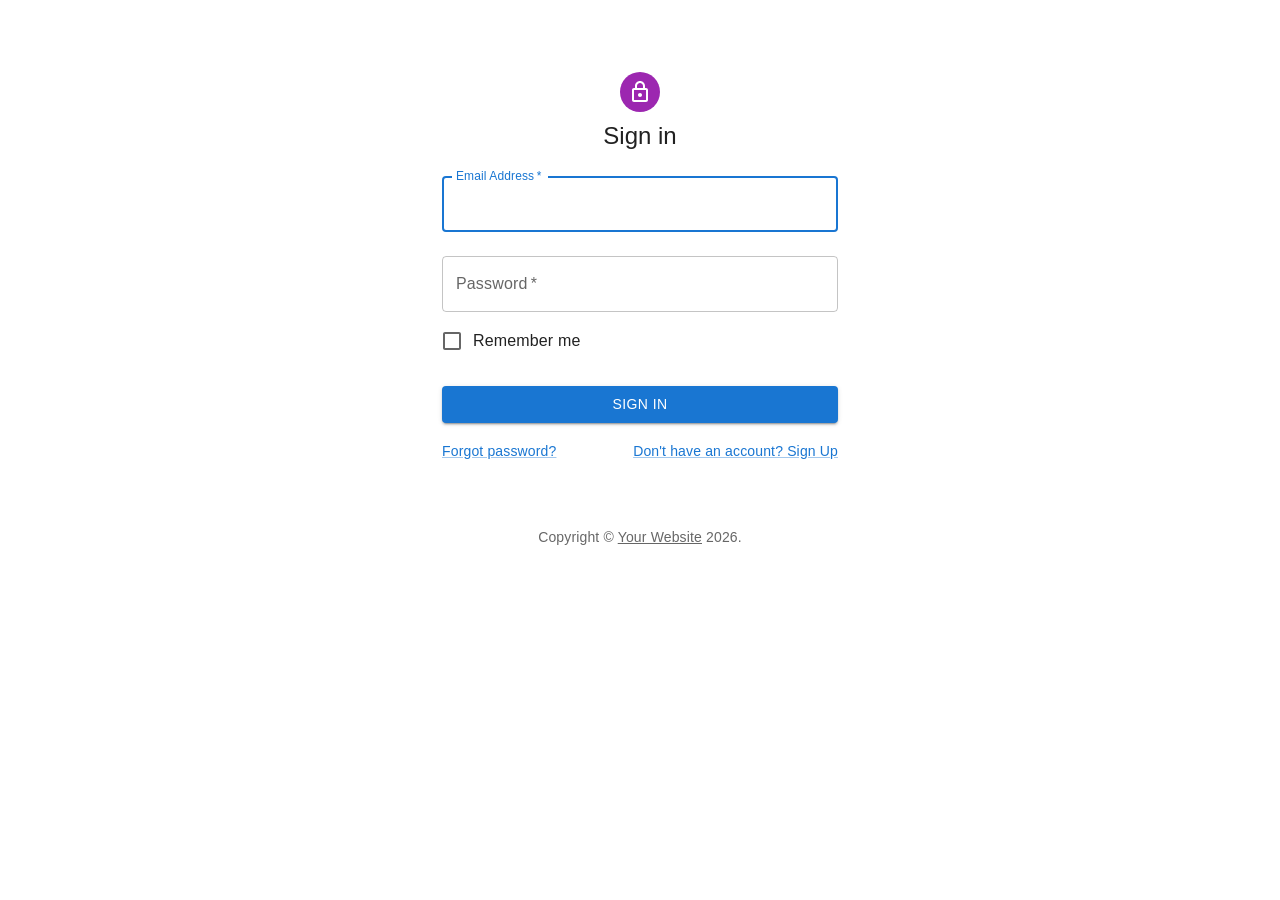
==== index.html @ 36a899a9 "Use HashRouter so the routing works in github pages" ====
<!doctype html><html lang="en"><head><meta charset="utf-8"/><link rel="icon" href="/favicon.ico"/><meta name="viewport" content="width=device-width,initial-scale=1"/><meta name="theme-color" content="#000000"/><meta name="description" content="Web site created using create-react-app"/><link rel="apple-touch-icon" href="/logo192.png"/><link rel="manifest" href="/manifest.json"/><title>React App</title><script defer="defer" src="/static/js/main.6db3e5a2.js"></script><link href="/static/css/main.4df41f57.css" rel="stylesheet"></head><body><noscript>You need to enable JavaScript to run this app.</noscript><div id="root"></div></body></html>
---- static/css/main.4df41f57.css ----
body{-webkit-font-smoothing:antialiased;-moz-osx-font-smoothing:grayscale;font-family:-apple-system,BlinkMacSystemFont,Segoe UI,Roboto,Oxygen,Ubuntu,Cantarell,Fira Sans,Droid Sans,Helvetica Neue,sans-serif;margin:0}code{font-family:source-code-pro,Menlo,Monaco,Consolas,Courier New,monospace}.App{text-align:center}.App-logo{height:40vmin;pointer-events:none}@media (prefers-reduced-motion:no-preference){.App-logo{-webkit-animation:App-logo-spin 20s linear infinite;animation:App-logo-spin 20s linear infinite}}.App-header{align-items:center;background-color:#282c34;color:#fff;display:flex;flex-direction:column;font-size:calc(10px + 2vmin);justify-content:center;min-height:100vh}.App-link{color:#61dafb}@-webkit-keyframes App-logo-spin{0%{-webkit-transform:rotate(0deg);transform:rotate(0deg)}to{-webkit-transform:rotate(1turn);transform:rotate(1turn)}}@keyframes App-logo-spin{0%{-webkit-transform:rotate(0deg);transform:rotate(0deg)}to{-webkit-transform:rotate(1turn);transform:rotate(1turn)}}.highlight{background-color:#ff0}@font-face{font-display:swap;font-family:Roboto;font-style:normal;font-weight:300;src:url(/static/media/roboto-cyrillic-ext-300-normal.4777461b144e55145268.woff2) format("woff2"),url(/static/media/roboto-cyrillic-ext-300-normal.3503ec5cc6330e21f695.woff) format("woff");unicode-range:u+0460-052f,u+1c80-1c88,u+20b4,u+2de0-2dff,u+a640-a69f,u+fe2e-fe2f}@font-face{font-display:swap;font-family:Roboto;font-style:normal;font-weight:300;src:url(/static/media/roboto-cyrillic-300-normal.1431d1cef06ad04f5458.woff2) format("woff2"),url(/static/media/roboto-cyrillic-300-normal.5b5f2f31962967dfc22c.woff) format("woff");unicode-range:u+0301,u+0400-045f,u+0490-0491,u+04b0-04b1,u+2116}@font-face{font-display:swap;font-family:Roboto;font-style:normal;font-weight:300;src:url(/static/media/roboto-greek-ext-300-normal.35b9d6be04b95f0f0530.woff2) format("woff2"),url(/static/media/roboto-greek-ext-300-normal.392a45a84c081c4b412d.woff) format("woff");unicode-range:u+1f??}@font-face{font-display:swap;font-family:Roboto;font-style:normal;font-weight:300;src:url(/static/media/roboto-greek-300-normal.db2632771401f61463fe.woff2) format("woff2"),url(/static/media/roboto-greek-300-normal.8ecd7085cfe9bc2c22ac.woff) format("woff");unicode-range:u+0370-03ff}@font-face{font-display:swap;font-family:Roboto;font-style:normal;font-weight:300;src:url(/static/media/roboto-vietnamese-300-normal.32fc45a3d1e8ea11fabc.woff2) format("woff2"),url(/static/media/roboto-vietnamese-300-normal.8472d69545c7409091b4.woff) format("woff");unicode-range:u+0102-0103,u+0110-0111,u+0128-0129,u+0168-0169,u+01a0-01a1,u+01af-01b0,u+0300-0301,u+0303-0304,u+0308-0309,u+0323,u+0329,u+1ea0-1ef9,u+20ab}@font-face{font-display:swap;font-family:Roboto;font-style:normal;font-weight:300;src:url(/static/media/roboto-latin-ext-300-normal.dc7dcec8e3f654e0ed63.woff2) format("woff2"),url(/static/media/roboto-latin-ext-300-normal.182712ab85f1472cdb2f.woff) format("woff");unicode-range:u+0100-02af,u+0304,u+0308,u+0329,u+1e00-1e9f,u+1ef2-1eff,u+2020,u+20a0-20ab,u+20ad-20cf,u+2113,u+2c60-2c7f,u+a720-a7ff}@font-face{font-display:swap;font-family:Roboto;font-style:normal;font-weight:300;src:url(/static/media/roboto-latin-300-normal.c48fb6765a9fcb00b330.woff2) format("woff2"),url(/static/media/roboto-latin-300-normal.0515ab82dae6923cab85.woff) format("woff");unicode-range:u+00??,u+0131,u+0152-0153,u+02bb-02bc,u+02c6,u+02da,u+02dc,u+0304,u+0308,u+0329,u+2000-206f,u+2074,u+20ac,u+2122,u+2191,u+2193,u+2212,u+2215,u+feff,u+fffd}@font-face{font-display:swap;font-family:Roboto;font-style:normal;font-weight:400;src:url(/static/media/roboto-cyrillic-ext-400-normal.804378952da8a10faae2.woff2) format("woff2"),url(/static/media/roboto-cyrillic-ext-400-normal.af4d91666ea345601bea.woff) format("woff");unicode-range:u+0460-052f,u+1c80-1c88,u+20b4,u+2de0-2dff,u+a640-a69f,u+fe2e-fe2f}@font-face{font-display:swap;font-family:Roboto;font-style:normal;font-weight:400;src:url(/static/media/roboto-cyrillic-400-normal.71a33b6b50457b2c903a.woff2) format("woff2"),url(/static/media/roboto-cyrillic-400-normal.c1d66054fe23e181d92c.woff) format("woff");unicode-range:u+0301,u+0400-045f,u+0490-0491,u+04b0-04b1,u+2116}@font-face{font-display:swap;font-family:Roboto;font-style:normal;font-weight:400;src:url(/static/media/roboto-greek-ext-400-normal.169619821ea93019d1bb.woff2) format("woff2"),url(/static/media/roboto-greek-ext-400-normal.f708607d2a7290fb8bfa.woff) format("woff");unicode-range:u+1f??}@font-face{font-display:swap;font-family:Roboto;font-style:normal;font-weight:400;src:url(/static/media/roboto-greek-400-normal.c35e4c3958e209d17b31.woff2) format("woff2"),url(/static/media/roboto-greek-400-normal.dfdff8fa12eac629d29f.woff) format("woff");unicode-range:u+0370-03ff}@font-face{font-display:swap;font-family:Roboto;font-style:normal;font-weight:400;src:url(/static/media/roboto-vietnamese-400-normal.3230f9b040f3c630e0c3.woff2) format("woff2"),url(/static/media/roboto-vietnamese-400-normal.e0e8ba725ebd107367a8.woff) format("woff");unicode-range:u+0102-0103,u+0110-0111,u+0128-0129,u+0168-0169,u+01a0-01a1,u+01af-01b0,u+0300-0301,u+0303-0304,u+0308-0309,u+0323,u+0329,u+1ea0-1ef9,u+20ab}@font-face{font-display:swap;font-family:Roboto;font-style:normal;font-weight:400;src:url(/static/media/roboto-latin-ext-400-normal.861b791f9de857a6e7bc.woff2) format("woff2"),url(/static/media/roboto-latin-ext-400-normal.e757c42df6aaa3e11b62.woff) format("woff");unicode-range:u+0100-02af,u+0304,u+0308,u+0329,u+1e00-1e9f,u+1ef2-1eff,u+2020,u+20a0-20ab,u+20ad-20cf,u+2113,u+2c60-2c7f,u+a720-a7ff}@font-face{font-display:swap;font-family:Roboto;font-style:normal;font-weight:400;src:url(/static/media/roboto-latin-400-normal.b009a76ad6afe4ebd301.woff2) format("woff2"),url(/static/media/roboto-latin-400-normal.3f2b9a42f643e62a49b7.woff) format("woff");unicode-range:u+00??,u+0131,u+0152-0153,u+02bb-02bc,u+02c6,u+02da,u+02dc,u+0304,u+0308,u+0329,u+2000-206f,u+2074,u+20ac,u+2122,u+2191,u+2193,u+2212,u+2215,u+feff,u+fffd}@font-face{font-display:swap;font-family:Roboto;font-style:normal;font-weight:500;src:url(/static/media/roboto-cyrillic-ext-500-normal.62ced72e5832f02c2796.woff2) format("woff2"),url(/static/media/roboto-cyrillic-ext-500-normal.268f264f58eba5c07c88.woff) format("woff");unicode-range:u+0460-052f,u+1c80-1c88,u+20b4,u+2de0-2dff,u+a640-a69f,u+fe2e-fe2f}@font-face{font-display:swap;font-family:Roboto;font-style:normal;font-weight:500;src:url(/static/media/roboto-cyrillic-500-normal.cad7d3d9cb265e334e58.woff2) format("woff2"),url(/static/media/roboto-cyrillic-500-normal.965aebef74db72eaf236.woff) format("woff");unicode-range:u+0301,u+0400-045f,u+0490-0491,u+04b0-04b1,u+2116}@font-face{font-display:swap;font-family:Roboto;font-style:normal;font-weight:500;src:url(/static/media/roboto-greek-ext-500-normal.6fb9cffb1d3e72bf9293.woff2) format("woff2"),url(/static/media/roboto-greek-ext-500-normal.eaa367bbd0b333a7f80b.woff) format("woff");unicode-range:u+1f??}@font-face{font-display:swap;font-family:Roboto;font-style:normal;font-weight:500;src:url(/static/media/roboto-greek-500-normal.9ac81fefbe6c319ea40b.woff2) format("woff2"),url(/static/media/roboto-greek-500-normal.1a05a4887ccb810cb4dd.woff) format("woff");unicode-range:u+0370-03ff}@font-face{font-display:swap;font-family:Roboto;font-style:normal;font-weight:500;src:url(/static/media/roboto-vietnamese-500-normal.d8642a3d1d4ef6179644.woff2) format("woff2"),url(/static/media/roboto-vietnamese-500-normal.657896dad292ee9a0a0a.woff) format("woff");unicode-range:u+0102-0103,u+0110-0111,u+0128-0129,u+0168-0169,u+01a0-01a1,u+01af-01b0,u+0300-0301,u+0303-0304,u+0308-0309,u+0323,u+0329,u+1ea0-1ef9,u+20ab}@font-face{font-display:swap;font-family:Roboto;font-style:normal;font-weight:500;src:url(/static/media/roboto-latin-ext-500-normal.9165081d10e1ba601384.woff2) format("woff2"),url(/static/media/roboto-latin-ext-500-normal.252057e589a0379208ed.woff) format("woff");unicode-range:u+0100-02af,u+0304,u+0308,u+0329,u+1e00-1e9f,u+1ef2-1eff,u+2020,u+20a0-20ab,u+20ad-20cf,u+2113,u+2c60-2c7f,u+a720-a7ff}@font-face{font-display:swap;font-family:Roboto;font-style:normal;font-weight:500;src:url(/static/media/roboto-latin-500-normal.f25d774ecfe0996f8eb5.woff2) format("woff2"),url(/static/media/roboto-latin-500-normal.1f075502d0094a398e21.woff) format("woff");unicode-range:u+00??,u+0131,u+0152-0153,u+02bb-02bc,u+02c6,u+02da,u+02dc,u+0304,u+0308,u+0329,u+2000-206f,u+2074,u+20ac,u+2122,u+2191,u+2193,u+2212,u+2215,u+feff,u+fffd}@font-face{font-display:swap;font-family:Roboto;font-style:normal;font-weight:700;src:url(/static/media/roboto-cyrillic-ext-700-normal.be4d02458ce53887dc37.woff2) format("woff2"),url(/static/media/roboto-cyrillic-ext-700-normal.198a421f279162d59143.woff) format("woff");unicode-range:u+0460-052f,u+1c80-1c88,u+20b4,u+2de0-2dff,u+a640-a69f,u+fe2e-fe2f}@font-face{font-display:swap;font-family:Roboto;font-style:normal;font-weight:700;src:url(/static/media/roboto-cyrillic-700-normal.d010f1f324e111a22e53.woff2) format("woff2"),url(/static/media/roboto-cyrillic-700-normal.f8a034d72aa6828199d4.woff) format("woff");unicode-range:u+0301,u+0400-045f,u+0490-0491,u+04b0-04b1,u+2116}@font-face{font-display:swap;font-family:Roboto;font-style:normal;font-weight:700;src:url(/static/media/roboto-greek-ext-700-normal.bd9854c751441ccc1a70.woff2) format("woff2"),url(/static/media/roboto-greek-ext-700-normal.249853776d22a271b2b5.woff) format("woff");unicode-range:u+1f??}@font-face{font-display:swap;font-family:Roboto;font-style:normal;font-weight:700;src:url(/static/media/roboto-greek-700-normal.50e795c1345353b0e996.woff2) format("woff2"),url(/static/media/roboto-greek-700-normal.a84892c56152037b3552.woff) format("woff");unicode-range:u+0370-03ff}@font-face{font-display:swap;font-family:Roboto;font-style:normal;font-weight:700;src:url(/static/media/roboto-vietnamese-700-normal.3425a701027d0699e369.woff2) format("woff2"),url(/static/media/roboto-vietnamese-700-normal.4df79f684fcbca8386bd.woff) format("woff");unicode-range:u+0102-0103,u+0110-0111,u+0128-0129,u+0168-0169,u+01a0-01a1,u+01af-01b0,u+0300-0301,u+0303-0304,u+0308-0309,u+0323,u+0329,u+1ea0-1ef9,u+20ab}@font-face{font-display:swap;font-family:Roboto;font-style:normal;font-weight:700;src:url(/static/media/roboto-latin-ext-700-normal.ed67ad54b1a8f5d21150.woff2) format("woff2"),url(/static/media/roboto-latin-ext-700-normal.c1cc6d6fc851b3a2f79d.woff) format("woff");unicode-range:u+0100-02af,u+0304,u+0308,u+0329,u+1e00-1e9f,u+1ef2-1eff,u+2020,u+20a0-20ab,u+20ad-20cf,u+2113,u+2c60-2c7f,u+a720-a7ff}@font-face{font-display:swap;font-family:Roboto;font-style:normal;font-weight:700;src:url(/static/media/roboto-latin-700-normal.227c93190fe7f82de3f8.woff2) format("woff2"),url(/static/media/roboto-latin-700-normal.666d7a2f9db53cf52e2d.woff) format("woff");unicode-range:u+00??,u+0131,u+0152-0153,u+02bb-02bc,u+02c6,u+02da,u+02dc,u+0304,u+0308,u+0329,u+2000-206f,u+2074,u+20ac,u+2122,u+2191,u+2193,u+2212,u+2215,u+feff,u+fffd}
/*# sourceMappingURL=main.4df41f57.css.map*/
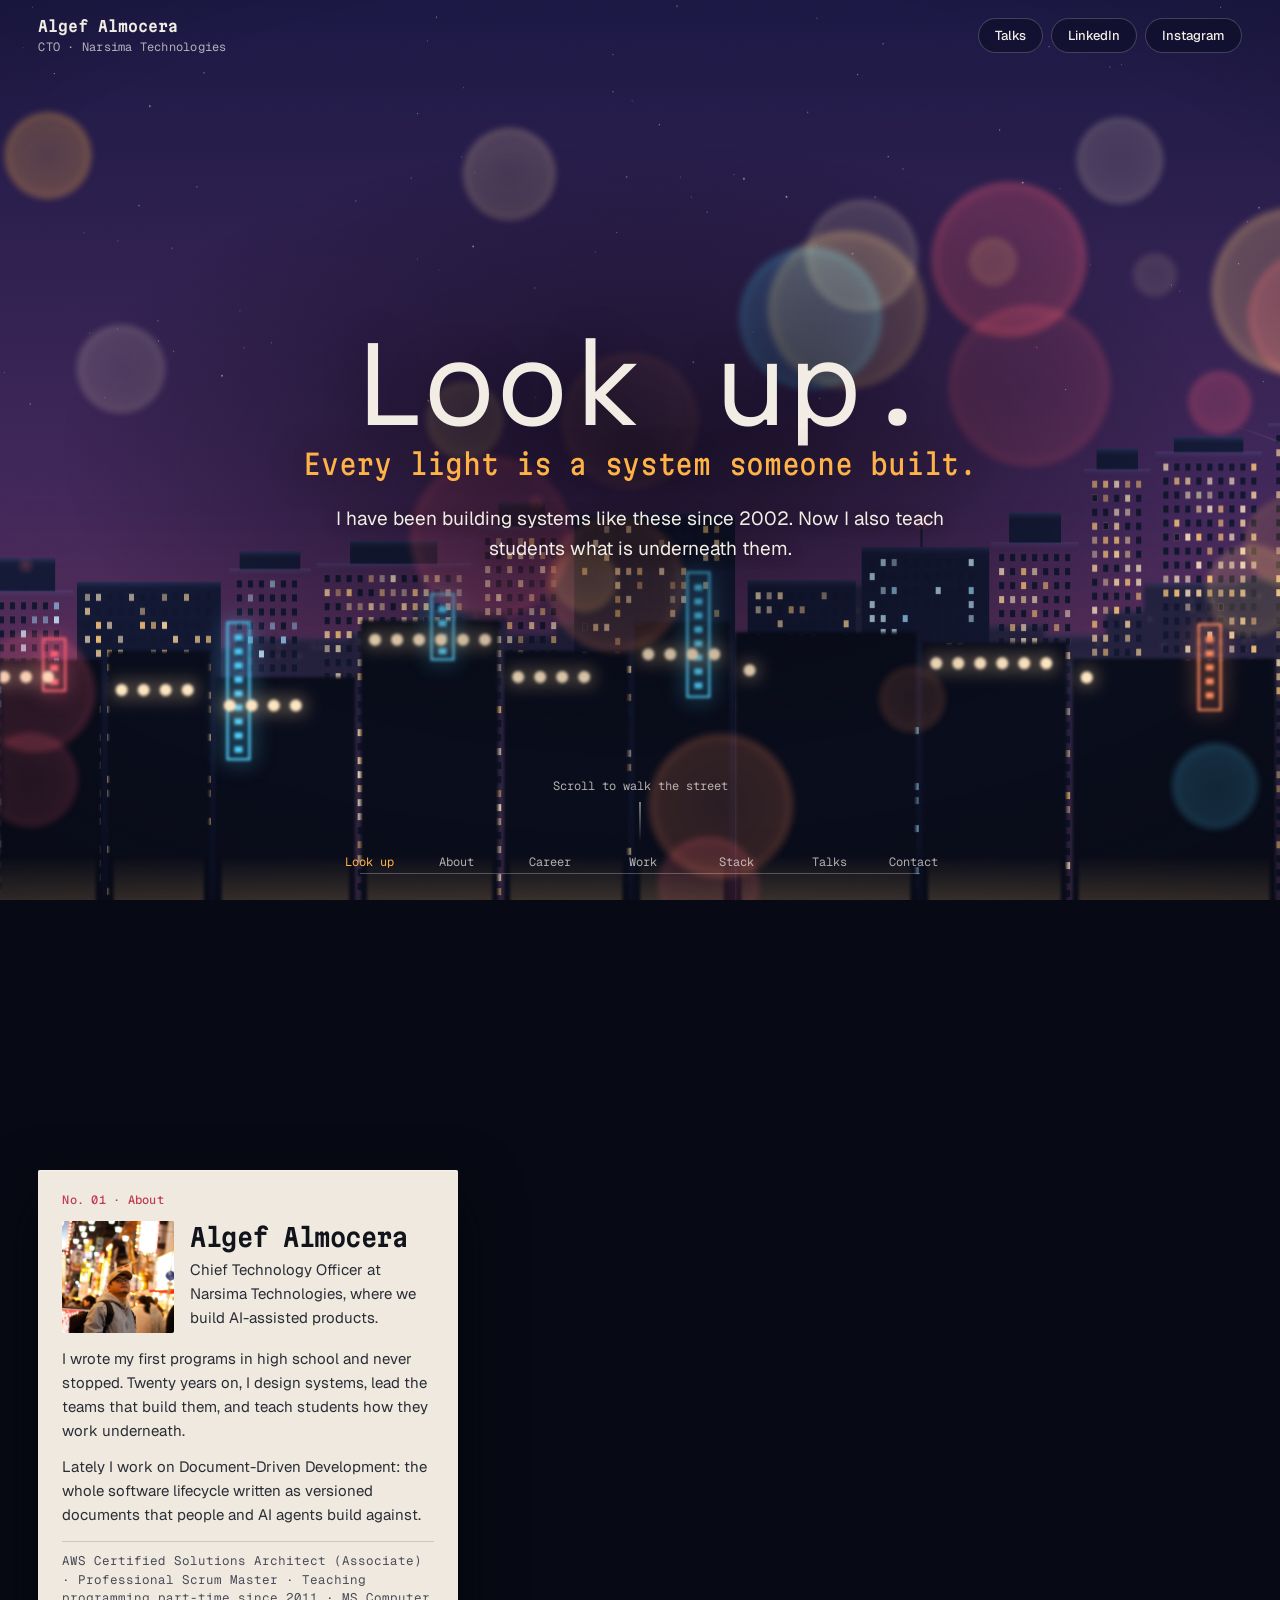
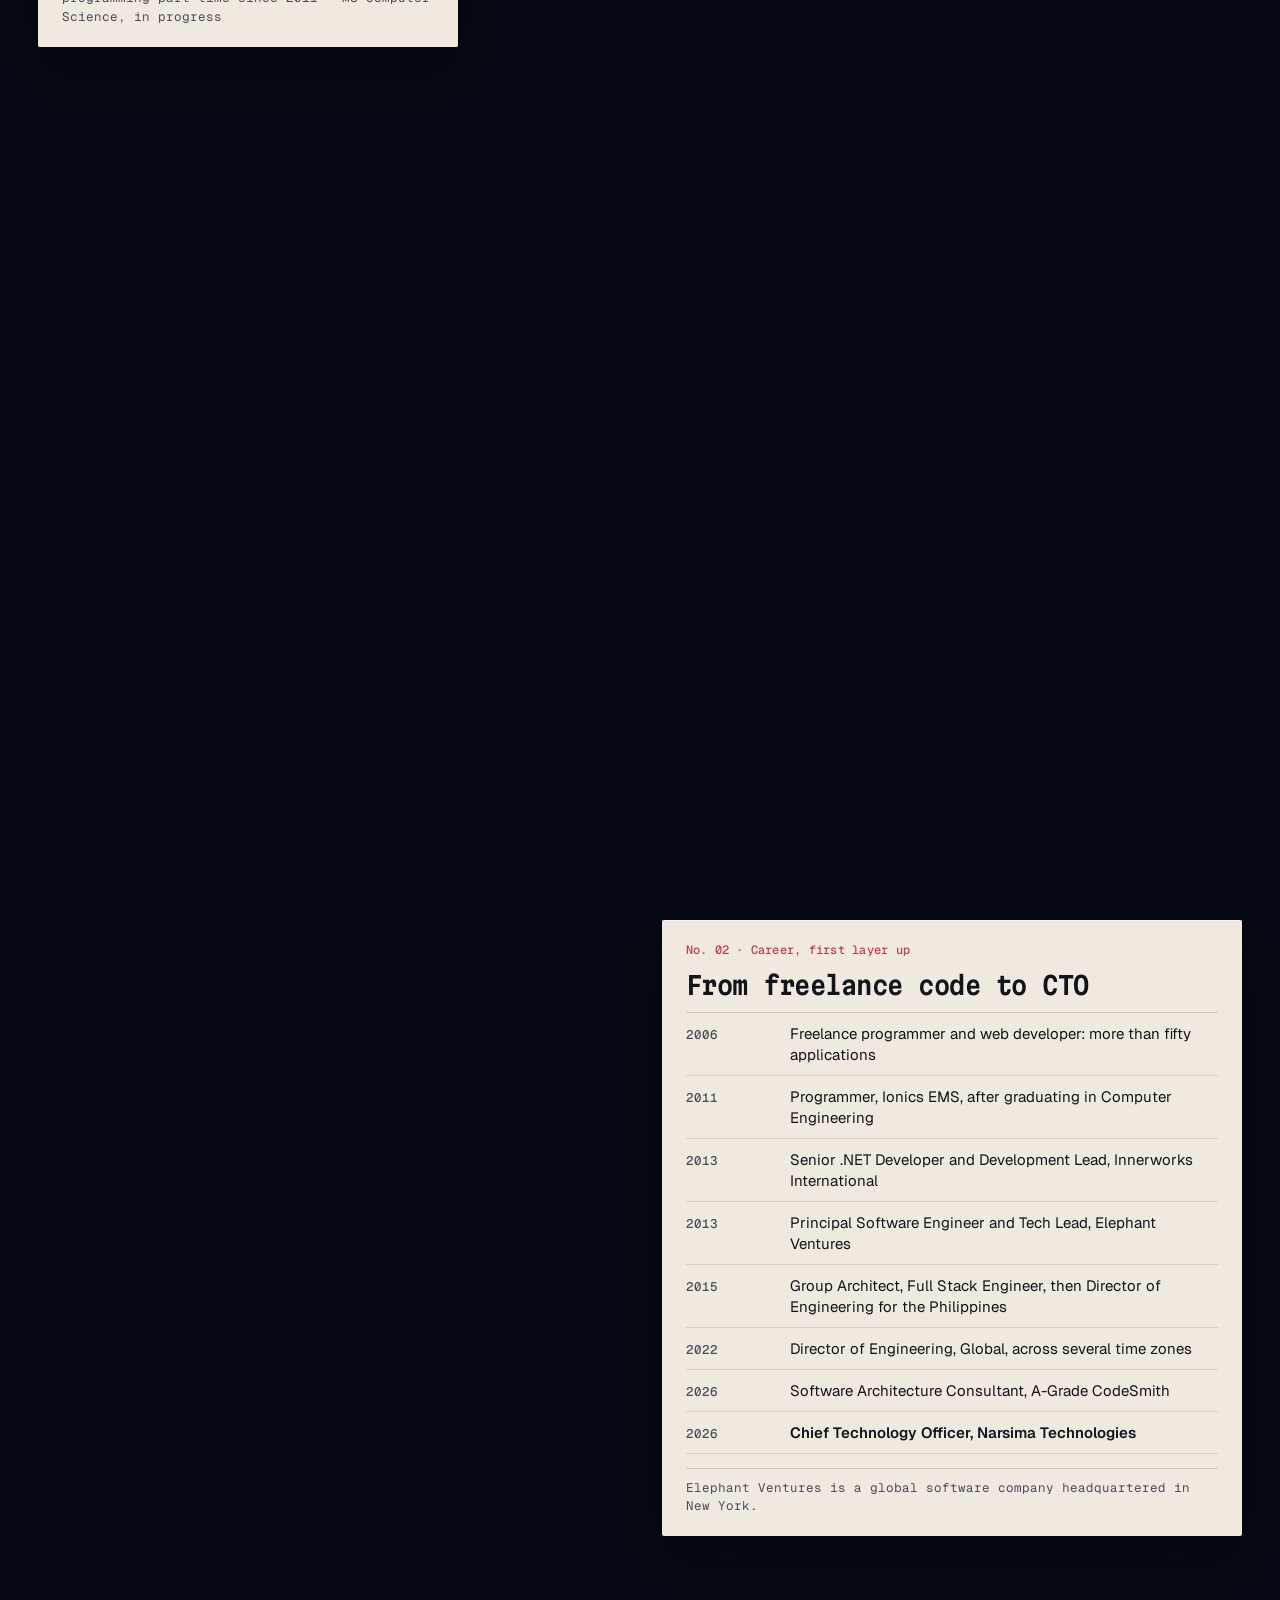
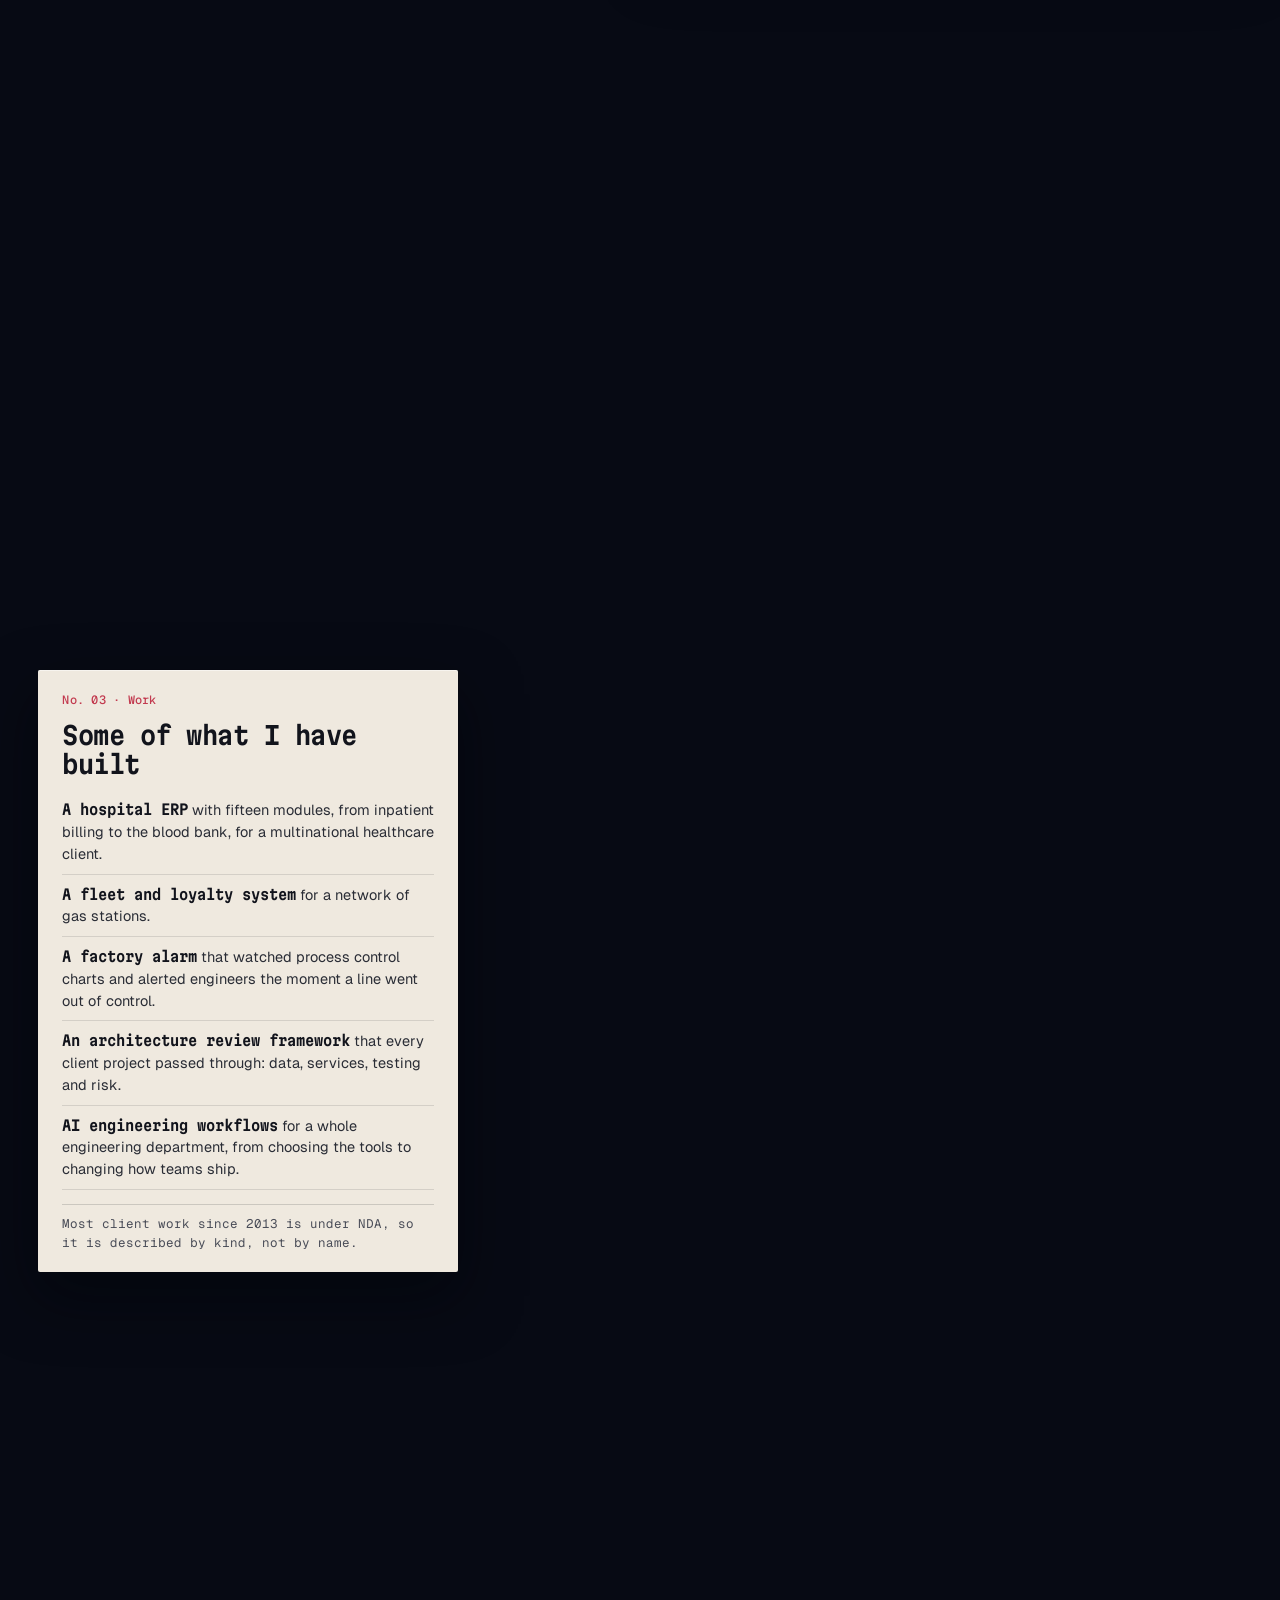
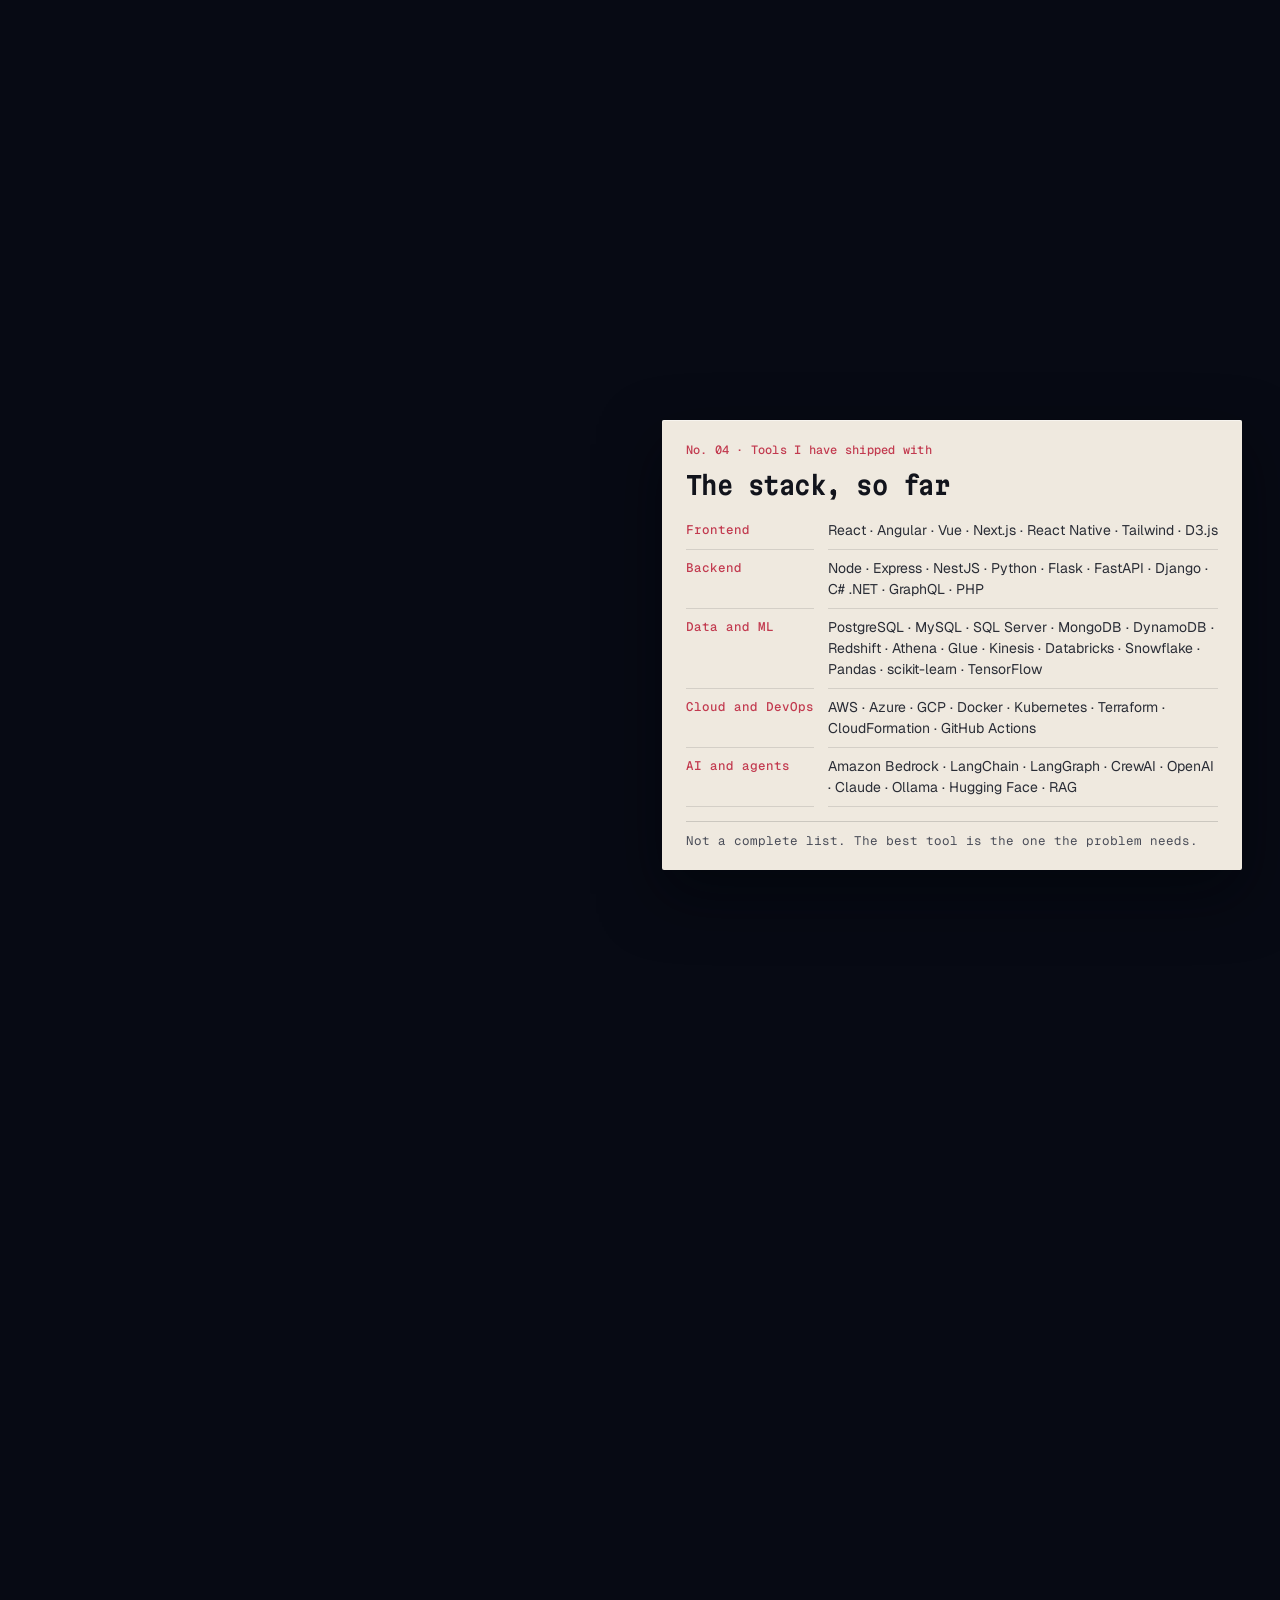
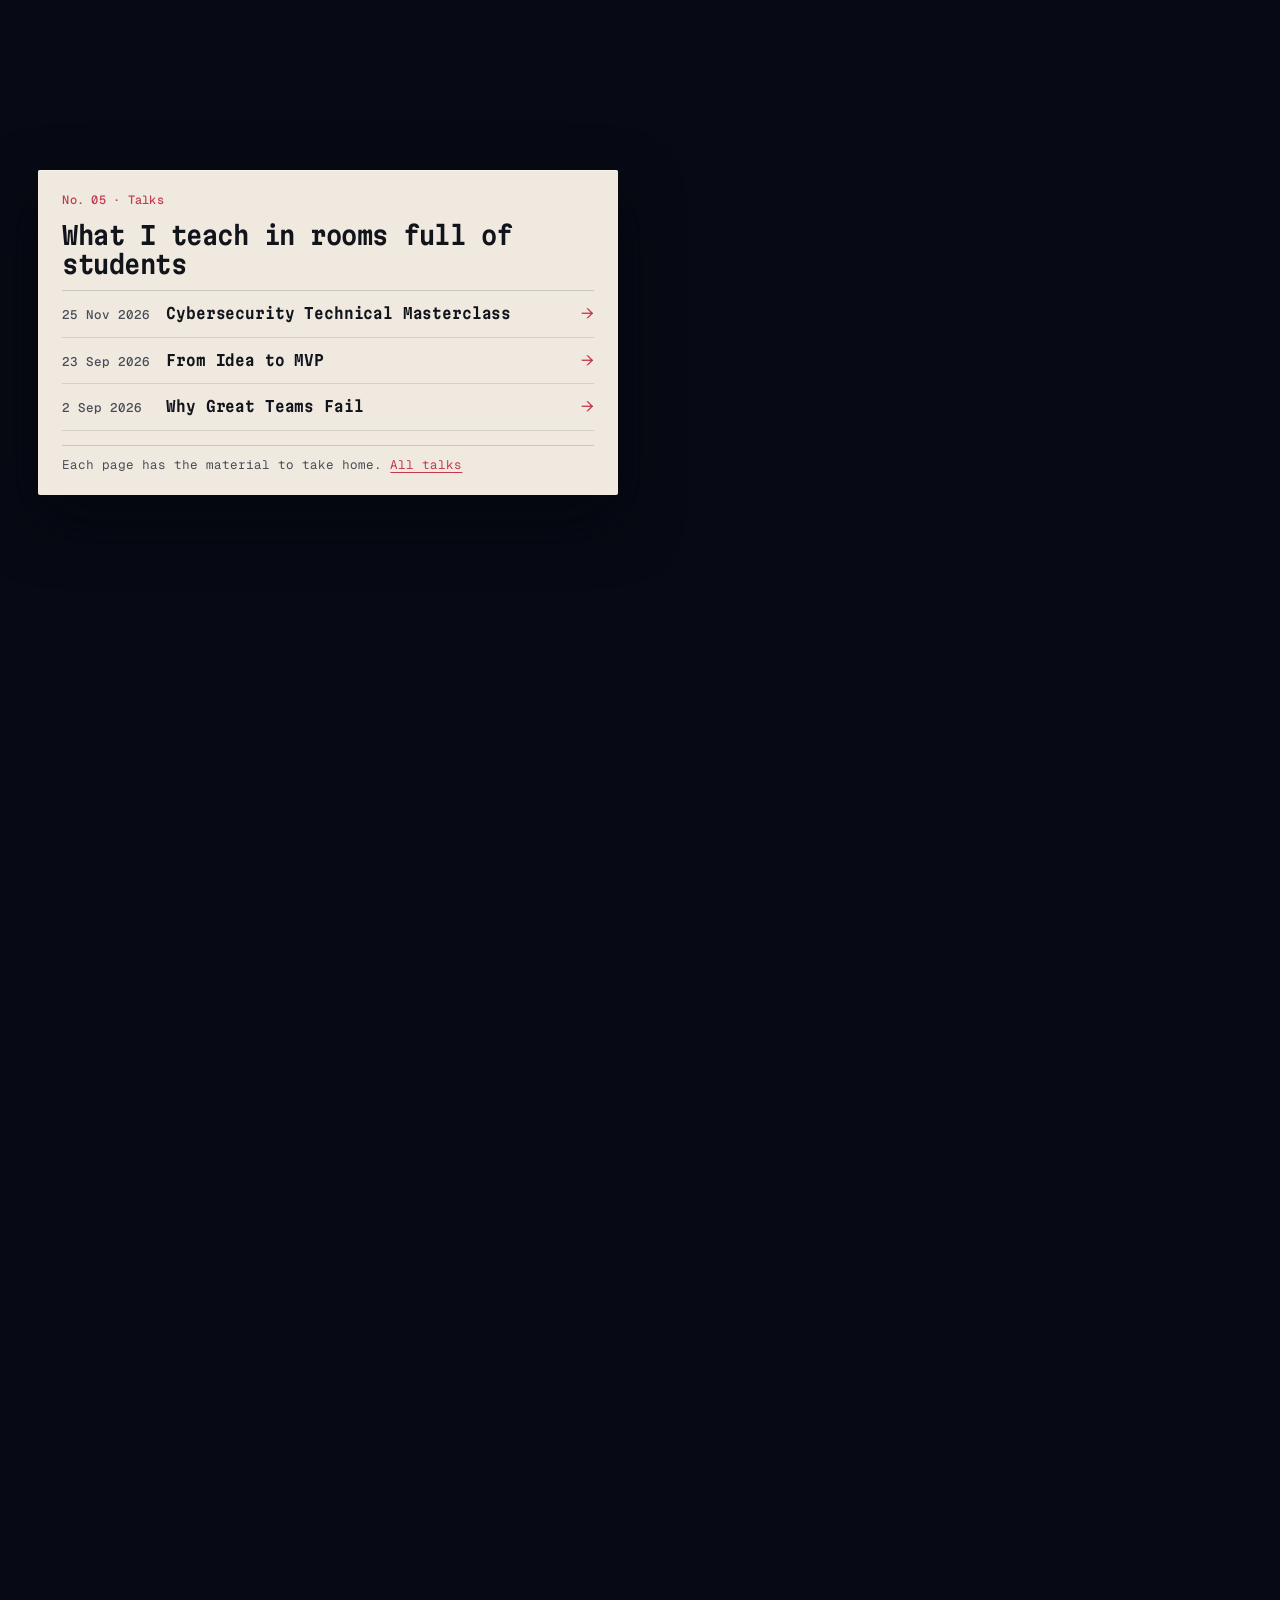
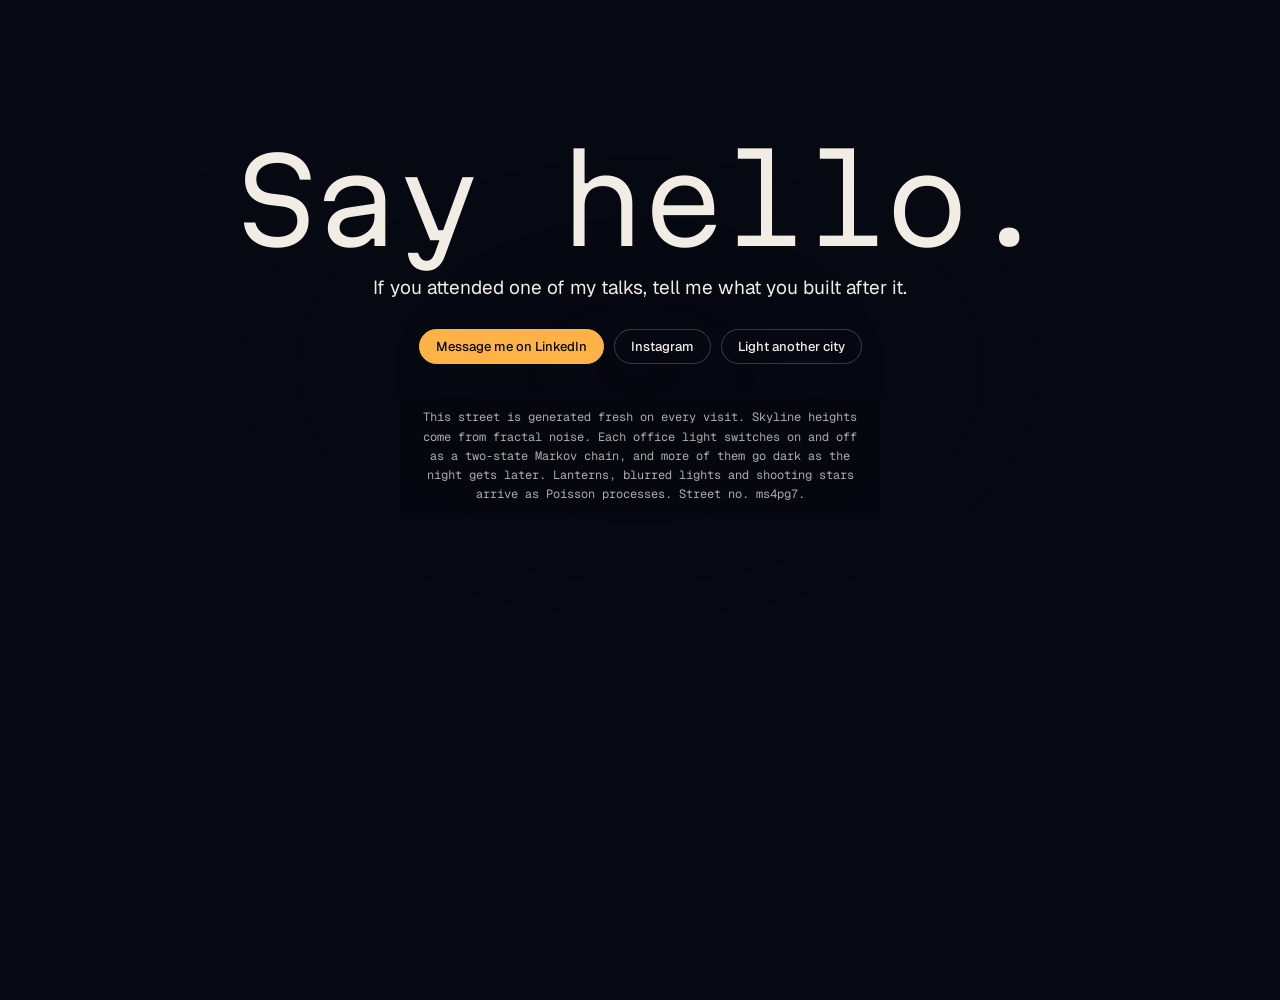
==== commit d832c857: "Replace Review Buddy with portfolio homepage and talk pages - Generated night-street homepage: paral" ====
--- a/index.html
+++ b/index.html
@@ -1 +1,153 @@
-<!doctype html><html lang="en"><head><meta charset="utf-8"/><link rel="icon" href="/favicon.ico"/><meta name="viewport" content="width=device-width,initial-scale=1"/><meta name="theme-color" content="#000000"/><meta name="description" content="Web site created using create-react-app"/><link rel="apple-touch-icon" href="/logo192.png"/><link rel="manifest" href="/manifest.json"/><title>React App</title><script defer="defer" src="/static/js/main.6db3e5a2.js"></script><link href="/static/css/main.4df41f57.css" rel="stylesheet"></head><body><noscript>You need to enable JavaScript to run this app.</noscript><div id="root"></div></body></html>+<!doctype html>
+<html lang="en">
+<head>
+  <meta charset="utf-8">
+  <meta name="viewport" content="width=device-width, initial-scale=1, viewport-fit=cover">
+  <title>Algef Almocera</title>
+  <meta name="description" content="Algef Almocera, CTO of Narsima Technologies. Writing software since 2002, building and leading engineering teams, and teaching students what is underneath it.">
+  <meta property="og:title" content="Algef Almocera">
+  <meta property="og:description" content="Writing software since 2002. Building systems, leading the teams that build them, and teaching what is underneath.">
+  <meta property="og:image" content="https://redtint.github.io/assets/img/algef-almocera.jpg">
+  <meta property="og:type" content="website">
+  <meta name="theme-color" content="#070a14">
+  <link rel="icon" href="/assets/favicon.svg" type="image/svg+xml">
+  <link rel="preconnect" href="https://fonts.googleapis.com">
+  <link rel="preconnect" href="https://fonts.gstatic.com" crossorigin>
+  <link href="https://fonts.googleapis.com/css2?family=Martian+Mono:wdth,wght@75..112.5,100..800&family=Geist:wght@300..700&family=Geist+Mono:wght@400;500&display=swap" rel="stylesheet">
+  <link rel="stylesheet" href="/assets/home.css">
+  <script>document.documentElement.classList.add('js')</script>
+</head>
+<body>
+  <a class="skip" href="#about">Skip to content</a>
+
+  <div class="stage" id="stage" aria-hidden="true">
+    <div class="sky" id="sky"></div>
+    <div class="world" id="world"></div>
+    <canvas class="life" id="life"></canvas>
+    <div class="fx vignette"></div>
+    <div class="fx grain"></div>
+  </div>
+
+  <header class="hud top">
+    <a class="brand" href="/">Algef Almocera<small>CTO · Narsima Technologies</small></a>
+    <nav class="hud-links" aria-label="Elsewhere">
+      <a href="/talks/">Talks</a>
+      <a href="https://www.linkedin.com/in/algef-almocera-666a2b35/" rel="me noopener" target="_blank">LinkedIn</a>
+      <a href="https://www.instagram.com/algef.almocera/" rel="me noopener" target="_blank">Instagram</a>
+    </nav>
+  </header>
+
+  <main>
+    <section class="chapter intro" id="top" data-name="Look up">
+      <div class="intro-inner">
+        <h1>Look up.<span>Every light is a system someone built.</span></h1>
+        <p>I have been building systems like these since 2002. Now I also teach students what is underneath them.</p>
+      </div>
+      <div class="hint" aria-hidden="true"><span>Scroll to walk the street</span><i></i></div>
+    </section>
+
+    <section class="chapter" id="about" data-name="About">
+      <article class="placard left">
+        <p class="no">No. 01 · About</p>
+        <div class="about">
+          <img src="/assets/img/algef-almocera.jpg" alt="Algef Almocera at night on a street full of shop lights" width="480" height="480" loading="lazy">
+          <div>
+            <h2>Algef Almocera</h2>
+            <p>Chief Technology Officer at Narsima Technologies, where we build AI-assisted products.</p>
+          </div>
+        </div>
+        <p>I wrote my first programs in high school and never stopped. Twenty years on, I design systems, lead the teams that build them, and teach students how they work underneath.</p>
+        <p>Lately I work on Document-Driven Development: the whole software lifecycle written as versioned documents that people and AI agents build against.</p>
+        <p class="spec">AWS Certified Solutions Architect (Associate) · Professional Scrum Master · Teaching programming part-time since 2011 · MS Computer Science, in progress</p>
+      </article>
+    </section>
+
+    <section class="chapter" id="career" data-name="Career">
+      <article class="placard right wide">
+        <p class="no">No. 02 · Career, first layer up</p>
+        <h2>From freelance code to CTO</h2>
+        <ol class="layers">
+          <li><span class="when">2006</span><span class="what">Freelance programmer and web developer: more than fifty applications</span></li>
+          <li><span class="when">2011</span><span class="what">Programmer, Ionics EMS, after graduating in Computer Engineering</span></li>
+          <li><span class="when">2013</span><span class="what">Senior .NET Developer and Development Lead, Innerworks International</span></li>
+          <li><span class="when">2013</span><span class="what">Principal Software Engineer and Tech Lead, Elephant Ventures</span></li>
+          <li><span class="when">2015</span><span class="what">Group Architect, Full Stack Engineer, then Director of Engineering for the Philippines</span></li>
+          <li><span class="when">2022</span><span class="what">Director of Engineering, Global, across several time zones</span></li>
+          <li><span class="when">2026</span><span class="what">Software Architecture Consultant, A-Grade CodeSmith</span></li>
+          <li><span class="when">2026</span><span class="what">Chief Technology Officer, Narsima Technologies</span></li>
+        </ol>
+        <p class="spec">Elephant Ventures is a global software company headquartered in New York.</p>
+      </article>
+    </section>
+
+    <section class="chapter" id="work" data-name="Work">
+      <article class="placard left">
+        <p class="no">No. 03 · Work</p>
+        <h2>Some of what I have built</h2>
+        <ul class="work">
+          <li><b>A hospital ERP</b> with fifteen modules, from inpatient billing to the blood bank, for a multinational healthcare client.</li>
+          <li><b>A fleet and loyalty system</b> for a network of gas stations.</li>
+          <li><b>A factory alarm</b> that watched process control charts and alerted engineers the moment a line went out of control.</li>
+          <li><b>An architecture review framework</b> that every client project passed through: data, services, testing and risk.</li>
+          <li><b>AI engineering workflows</b> for a whole engineering department, from choosing the tools to changing how teams ship.</li>
+        </ul>
+        <p class="spec">Most client work since 2013 is under NDA, so it is described by kind, not by name.</p>
+      </article>
+    </section>
+
+    <section class="chapter" id="stack" data-name="Stack">
+      <article class="placard right wide">
+        <p class="no">No. 04 · Tools I have shipped with</p>
+        <h2>The stack, so far</h2>
+        <dl class="stack">
+          <dt>Frontend</dt>
+          <dd>React · Angular · Vue · Next.js · React Native · Tailwind · D3.js</dd>
+          <dt>Backend</dt>
+          <dd>Node · Express · NestJS · Python · Flask · FastAPI · Django · C# .NET · GraphQL · PHP</dd>
+          <dt>Data and ML</dt>
+          <dd>PostgreSQL · MySQL · SQL Server · MongoDB · DynamoDB · Redshift · Athena · Glue · Kinesis · Databricks · Snowflake · Pandas · scikit-learn · TensorFlow</dd>
+          <dt>Cloud and DevOps</dt>
+          <dd>AWS · Azure · GCP · Docker · Kubernetes · Terraform · CloudFormation · GitHub Actions</dd>
+          <dt>AI and agents</dt>
+          <dd>Amazon Bedrock · LangChain · LangGraph · CrewAI · OpenAI · Claude · Ollama · Hugging Face · RAG</dd>
+        </dl>
+        <p class="spec">Not a complete list. The best tool is the one the problem needs.</p>
+      </article>
+    </section>
+
+    <section class="chapter" id="talks" data-name="Talks">
+      <article class="placard left wide">
+        <p class="no">No. 05 · Talks</p>
+        <h2>What I teach in rooms full of students</h2>
+        <ul class="talk-list">
+          <li><a href="/talks/261125-cybersecurity/"><span class="when">25 Nov 2026</span><span class="what">Cybersecurity Technical Masterclass</span><span class="go" aria-hidden="true">&rarr;</span></a></li>
+          <li><a href="/talks/260923-prototype-mvp/"><span class="when">23 Sep 2026</span><span class="what">From Idea to MVP</span><span class="go" aria-hidden="true">&rarr;</span></a></li>
+          <li><a href="/talks/260902-project-management/"><span class="when">2 Sep 2026</span><span class="what">Why Great Teams Fail</span><span class="go" aria-hidden="true">&rarr;</span></a></li>
+        </ul>
+        <p class="spec">Each page has the material to take home. <a href="/talks/">All talks</a></p>
+      </article>
+    </section>
+
+    <section class="chapter fin" id="contact" data-name="Contact">
+      <div class="fin-inner">
+        <h2>Say hello.</h2>
+        <p>If you attended one of my talks, tell me what you built after it.</p>
+        <div class="row">
+          <a class="chip solid" href="https://www.linkedin.com/in/algef-almocera-666a2b35/" rel="me noopener" target="_blank">Message me on LinkedIn</a>
+          <a class="chip" href="https://www.instagram.com/algef.almocera/" rel="me noopener" target="_blank">Instagram</a>
+          <button class="chip" id="reroll" type="button">Light another city</button>
+        </div>
+        <p class="colophon">This street is generated fresh on every visit. Skyline heights come from fractal noise. Each office light switches on and off as a two-state Markov chain, and more of them go dark as the night gets later. Lanterns, blurred lights and shooting stars arrive as Poisson processes. <span id="seed"></span></p>
+      </div>
+    </section>
+  </main>
+
+  <nav class="hud bottom" aria-label="Chapters">
+    <div class="progress" id="progress">
+      <div class="track"></div><div class="bar" id="bar"></div>
+    </div>
+  </nav>
+
+  <script src="/assets/home.js" defer></script>
+</body>
+</html>
--- a/assets/home.css
+++ b/assets/home.css
@@ -0,0 +1,219 @@
+/* Homepage: a generated night street you walk through by scrolling.
+   Concept borrowed from Stochastic Frescoes: parallax layers painted by chance,
+   with chapters read off wall labels. */
+:root {
+  --ink: #070a14;
+  --paper: #f1ece4;
+  --paper-dim: rgba(241, 236, 228, 0.72);
+  --label: #efe9df;
+  --label-ink: #12141c;
+  --label-soft: #4a4d58;
+  --amber: #ffb347;
+  --coral: #ff5d73;
+  --coral-ink: #c23a4f;
+  --cyan: #4fd1ff;
+  --display: "Martian Mono", ui-monospace, Menlo, monospace;
+  --body: "Geist", "Helvetica Neue", Arial, system-ui, sans-serif;
+  --mono: "Geist Mono", ui-monospace, Menlo, monospace;
+  --gutter: clamp(16px, 3vw, 40px);
+  color-scheme: dark;
+}
+
+* { box-sizing: border-box; }
+html { -webkit-text-size-adjust: 100%; }
+body {
+  margin: 0;
+  background: var(--ink);
+  color: var(--paper);
+  font: 400 16px/1.6 var(--body);
+  -webkit-font-smoothing: antialiased;
+  overflow-x: hidden;
+}
+a { color: inherit; }
+img { display: block; max-width: 100%; }
+:focus-visible { outline: 2px solid var(--amber); outline-offset: 3px; }
+.skip { position: absolute; left: -9999px; top: 8px; z-index: 50; background: var(--amber); color: var(--ink); padding: 8px 14px; }
+.skip:focus { left: 8px; }
+
+/* Stage */
+.stage { position: fixed; inset: 0; overflow: hidden; z-index: 0; }
+.sky {
+  position: absolute; inset: 0;
+  background: linear-gradient(to bottom, var(--sky-top, #141235) 0%, var(--sky-mid, #3b2450) 58%, var(--sky-low, #5a2f4c) 100%);
+}
+.world { position: absolute; inset: 0; }
+.life { position: absolute; inset: 0; width: 100%; height: 100%; pointer-events: none; }
+.layer { position: absolute; left: 0; top: 0; will-change: transform; }
+.layer canvas { display: block; }
+.fx { position: absolute; inset: 0; pointer-events: none; }
+.fx.vignette { background: radial-gradient(120% 95% at 50% 45%, transparent 50%, rgba(3, 4, 10, 0.6) 100%); }
+.fx.grain {
+  inset: -50%; opacity: 0.06; mix-blend-mode: overlay;
+  background-image: url("data:image/svg+xml;utf8,<svg xmlns='http://www.w3.org/2000/svg' width='160' height='160'><filter id='n'><feTurbulence type='fractalNoise' baseFrequency='.9' numOctaves='2' stitchTiles='stitch'/></filter><rect width='100%' height='100%' filter='url(%23n)'/></svg>");
+  animation: grain 0.9s steps(6) infinite;
+}
+@keyframes grain { 0%{transform:translate(0,0)} 20%{transform:translate(-7%,4%)} 40%{transform:translate(5%,-6%)} 60%{transform:translate(-3%,8%)} 80%{transform:translate(8%,2%)} 100%{transform:translate(0,0)} }
+
+/* HUD */
+.hud {
+  position: fixed; left: 0; right: 0; z-index: 5;
+  display: flex; align-items: center; justify-content: space-between; gap: 16px;
+  padding: 0 var(--gutter);
+}
+.hud.top { top: 0; padding-top: calc(env(safe-area-inset-top, 0px) + 18px); }
+.brand { font: 600 15px/1 var(--display); font-stretch: 90%; text-decoration: none; }
+.brand small { display: block; font: 400 12px/1 var(--mono); color: var(--paper-dim); margin-top: 7px; letter-spacing: 0.02em; }
+.hud-links { display: flex; gap: 8px; }
+.hud-links a, .chip {
+  font: 500 13px/1 var(--body); color: var(--paper); text-decoration: none;
+  background: rgba(7, 10, 20, 0.45); border: 1px solid rgba(241, 236, 228, 0.22); border-radius: 999px;
+  padding: 10px 16px; cursor: pointer;
+  backdrop-filter: blur(10px) saturate(1.2); -webkit-backdrop-filter: blur(10px) saturate(1.2);
+  transition: background 0.25s, border-color 0.25s;
+}
+.hud-links a:hover, .chip:hover { background: rgba(7, 10, 20, 0.75); border-color: rgba(241, 236, 228, 0.5); }
+.chip.solid { background: var(--amber); color: var(--ink); border-color: var(--amber); }
+.chip.solid:hover { background: #ffc673; }
+@media (max-width: 640px) {
+  .brand small { display: none; }
+  .hud-links a { padding: 9px 12px; }
+  .hud-links a:first-child { display: none; }
+}
+
+.hud.bottom { bottom: 0; padding-bottom: calc(env(safe-area-inset-bottom, 0px) + 18px); justify-content: center; pointer-events: none; }
+.progress { pointer-events: auto; position: relative; width: min(560px, 100%); height: 30px; }
+.progress .track { position: absolute; left: 0; right: 0; bottom: 8px; height: 1px; background: rgba(241, 236, 228, 0.28); }
+.progress .bar { position: absolute; left: 0; bottom: 8px; height: 1px; width: 0; background: var(--paper); }
+.progress .tick {
+  position: absolute; bottom: 14px; transform: translateX(-50%);
+  font: 400 12px/1 var(--mono); color: var(--paper-dim); text-decoration: none; white-space: nowrap;
+  transition: color 0.3s;
+}
+.progress .tick.on { color: var(--amber); }
+@media (max-width: 640px) {
+  .progress .tick { font-size: 11px; color: transparent; width: 7px; height: 7px; bottom: 5px; border-radius: 50%; background: rgba(241, 236, 228, 0.45); overflow: hidden; }
+  .progress .tick.on { background: var(--amber); width: auto; height: auto; bottom: 14px; border-radius: 0; color: var(--amber); overflow: visible; background: none; }
+}
+
+/* Chapters */
+main { position: relative; z-index: 2; }
+.chapter { position: relative; min-height: 150vh; min-height: 150svh; padding: 0 var(--gutter); }
+.chapter.intro { min-height: 130vh; min-height: 130svh; }
+
+.intro-inner {
+  position: sticky; top: 0; height: 100vh; height: 100svh;
+  display: flex; flex-direction: column; align-items: center; justify-content: center;
+  text-align: center; padding: 0 8px;
+  background: radial-gradient(48% 34% at 50% 50%, rgba(5, 6, 14, 0.62), transparent 100%);
+}
+.intro h1 {
+  font: 300 clamp(44px, 8vw, 116px)/0.95 var(--display); font-stretch: 112.5%;
+  letter-spacing: -0.04em; margin: 0;
+  text-shadow: 0 2px 40px rgba(0, 0, 0, 0.35);
+}
+.intro h1 span {
+  display: block; margin-top: 18px;
+  font-weight: 400; font-stretch: 85%; font-size: clamp(17px, 2.2vw, 28px); letter-spacing: -0.01em;
+  color: var(--amber);
+}
+.intro-inner > p { max-width: 34em; margin: 26px 0 0; font-size: clamp(16px, 1.5vw, 19px); color: var(--paper); text-shadow: 0 1px 14px rgba(0, 0, 0, 0.5); }
+.hint {
+  position: absolute; left: 50%; top: calc(100svh - 120px); transform: translateX(-50%);
+  display: flex; flex-direction: column; align-items: center; gap: 10px;
+  font: 400 12px/1 var(--mono); color: var(--paper-dim);
+}
+.hint i { display: block; width: 1px; height: 40px; background: linear-gradient(var(--paper), transparent); transform-origin: top; animation: drip 2.2s ease-in-out infinite; }
+@keyframes drip { 0%{transform:scaleY(0)} 50%{transform:scaleY(1)} 100%{transform:scaleY(1); opacity:0} }
+
+/* Wall label */
+.placard {
+  position: sticky; top: max(96px, 16vh);
+  width: min(420px, 100%);
+  background: var(--label); color: var(--label-ink);
+  padding: 22px 24px 20px; border-radius: 2px;
+  box-shadow: 0 1px 0 rgba(255, 255, 255, 0.5) inset, 0 24px 60px rgba(2, 3, 8, 0.5);
+  max-height: calc(100svh - 170px); overflow-y: auto; overscroll-behavior: contain;
+}
+.placard.left { margin-right: auto; }
+.placard.right { margin-left: auto; }
+.placard.wide { width: min(580px, 100%); }
+.work { list-style: none; margin: 4px 0 0; padding: 0; }
+.work li { font-size: 14.5px; line-height: 1.5; padding: 9px 0; border-bottom: 1px solid rgba(18, 20, 28, 0.12); color: #2a2d36; }
+.work li b { font: 600 14.5px/1.4 var(--display); font-stretch: 85%; color: var(--label-ink); }
+.stack { margin: 4px 0 0; display: grid; grid-template-columns: 128px 1fr; gap: 0 14px; }
+.stack dt { font: 500 12.5px/1.4 var(--mono); color: var(--coral-ink); padding: 9px 0; border-bottom: 1px solid rgba(18, 20, 28, 0.12); }
+.stack dd { margin: 0; font-size: 14px; line-height: 1.5; padding: 8px 0; border-bottom: 1px solid rgba(18, 20, 28, 0.12); color: #2a2d36; }
+.placard .no { font: 500 12px/1.4 var(--mono); color: var(--coral-ink); letter-spacing: 0.02em; margin: 0 0 12px; }
+.placard h2 {
+  font: 600 clamp(20px, 2vw, 25px)/1.15 var(--display); font-stretch: 88%;
+  letter-spacing: -0.02em; margin: 0 0 12px;
+}
+.placard p { font-size: 15px; line-height: 1.6; margin: 0 0 12px; color: #2a2d36; }
+.placard .spec {
+  font: 400 12.5px/1.5 var(--mono); color: var(--label-soft);
+  border-top: 1px solid rgba(18, 20, 28, 0.16); padding-top: 10px; margin: 14px 0 0;
+}
+.placard a { color: var(--coral-ink); text-underline-offset: 3px; }
+
+.about { display: grid; grid-template-columns: 112px 1fr; gap: 16px; align-items: center; margin-bottom: 14px; }
+.about img { width: 112px; height: 112px; object-fit: cover; border-radius: 2px; }
+.about h2 { margin-bottom: 6px; }
+.about p { margin: 0; }
+
+.layers, .talk-list { list-style: none; margin: 4px 0 0; padding: 0; border-top: 1px solid rgba(18, 20, 28, 0.16); }
+.layers li, .talk-list a {
+  display: grid; grid-template-columns: 92px 1fr auto; gap: 12px; align-items: baseline;
+  padding: 10px 0; border-bottom: 1px solid rgba(18, 20, 28, 0.12);
+}
+.layers li:last-child .what { font-weight: 600; }
+.when { font: 500 12.5px/1.4 var(--mono); color: var(--label-soft); }
+.what { font-size: 15px; line-height: 1.4; }
+.talk-list a { text-decoration: none; color: var(--label-ink); transition: background 0.2s; }
+.talk-list .what { font: 600 15px/1.35 var(--display); font-stretch: 85%; letter-spacing: -0.01em; }
+.talk-list .go { color: var(--coral-ink); transition: transform 0.2s; }
+.talk-list a:hover .go, .talk-list a:focus-visible .go { transform: translateX(4px); }
+.talk-list a:hover { background: rgba(18, 20, 28, 0.05); }
+
+/* Fin */
+.fin { min-height: 120vh; }
+.fin-inner {
+  position: sticky; top: 0; height: 100vh; height: 100svh;
+  display: flex; flex-direction: column; align-items: center; justify-content: center;
+  text-align: center; padding: 0 8px 80px;
+  background: radial-gradient(60% 50% at 50% 50%, rgba(5, 6, 12, 0.55), transparent 75%);
+}
+.fin h2 { font: 300 clamp(48px, 9vw, 128px)/0.95 var(--display); font-stretch: 112.5%; letter-spacing: -0.04em; margin: 0; }
+.fin-inner > p { max-width: 30em; margin: 18px 0 26px; font-size: clamp(16px, 1.5vw, 19px); }
+.row { display: flex; flex-wrap: wrap; gap: 10px; justify-content: center; }
+.fin-inner > .colophon { max-width: 40em; margin: 34px 0 0; font: 400 12px/1.6 var(--mono); color: var(--paper-dim); background: rgba(5, 6, 14, 0.6); padding: 10px 14px; border-radius: 6px; backdrop-filter: blur(6px); -webkit-backdrop-filter: blur(6px); }
+
+/* With JavaScript, labels arrive as you reach them */
+.js .placard, .js .intro-inner > *, .js .fin-inner > * {
+  opacity: 0; transform: translateY(14px);
+  transition: opacity 0.6s ease, transform 0.6s ease;
+}
+.js .on .placard, .js .on .intro-inner > *, .js .on .fin-inner > * { opacity: 1; transform: none; }
+.js .on .intro-inner > p { transition-delay: 0.15s; }
+
+@media (max-width: 640px) {
+  .chapter { min-height: 140vh; }
+  .placard { top: 84px; padding: 18px 18px 16px; }
+  .about { grid-template-columns: 84px 1fr; }
+  .about img { width: 84px; height: 84px; }
+  .placard { max-height: calc(100svh - 150px); }
+  .placard p { font-size: 14.5px; }
+  .layers li { grid-template-columns: 44px 1fr; gap: 10px; padding: 7px 0; }
+  .layers .what { font-size: 13.5px; }
+  .talk-list a { grid-template-columns: 1fr auto; }
+  .talk-list .when { grid-column: 1 / -1; }
+  .stack { grid-template-columns: 1fr; }
+  .stack dt { border-bottom: 0; padding: 8px 0 0; }
+  .stack dd { font-size: 13.5px; padding: 2px 0 8px; }
+  .work li { font-size: 13.5px; padding: 7px 0; }
+  .intro-inner > p { font-size: 15.5px; }
+}
+
+@media (prefers-reduced-motion: reduce) {
+  .fx.grain, .hint i { animation: none; }
+  .js .placard, .js .intro-inner > *, .js .fin-inner > * { transition: none; }
+}
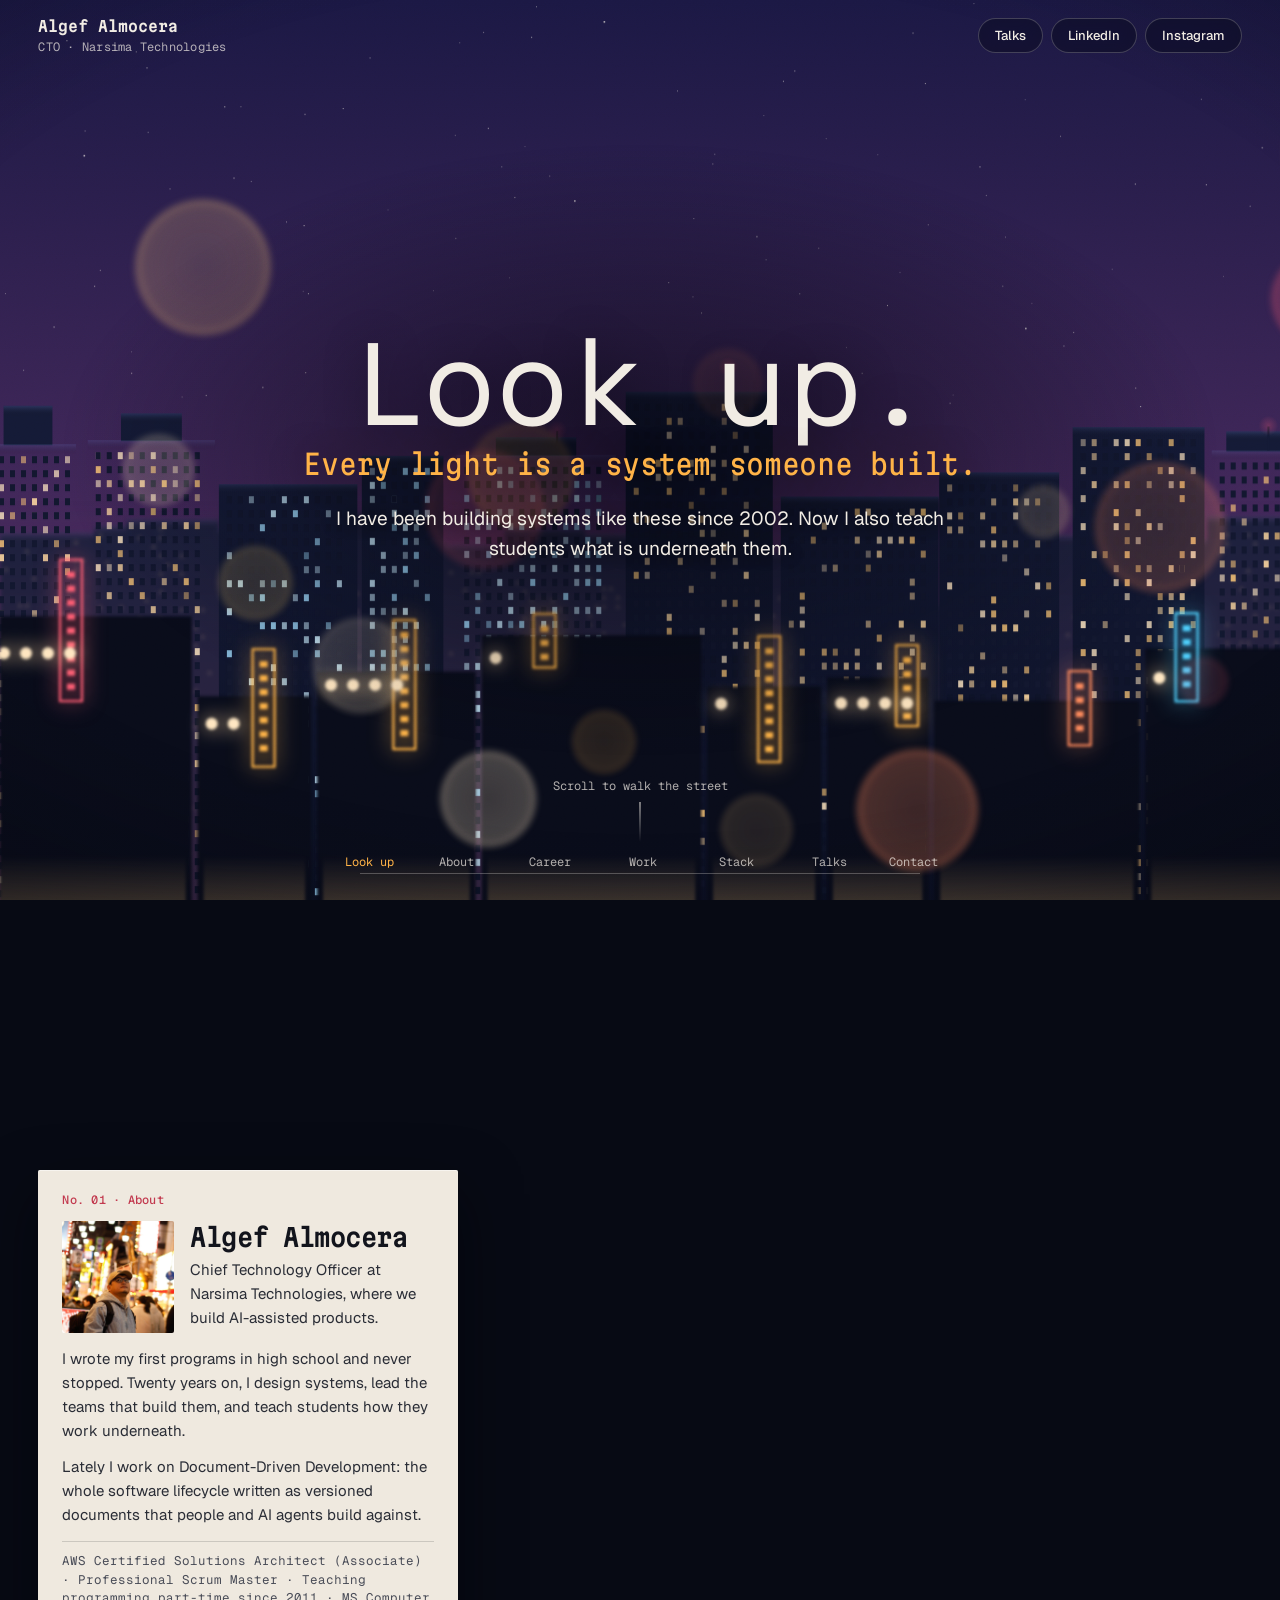
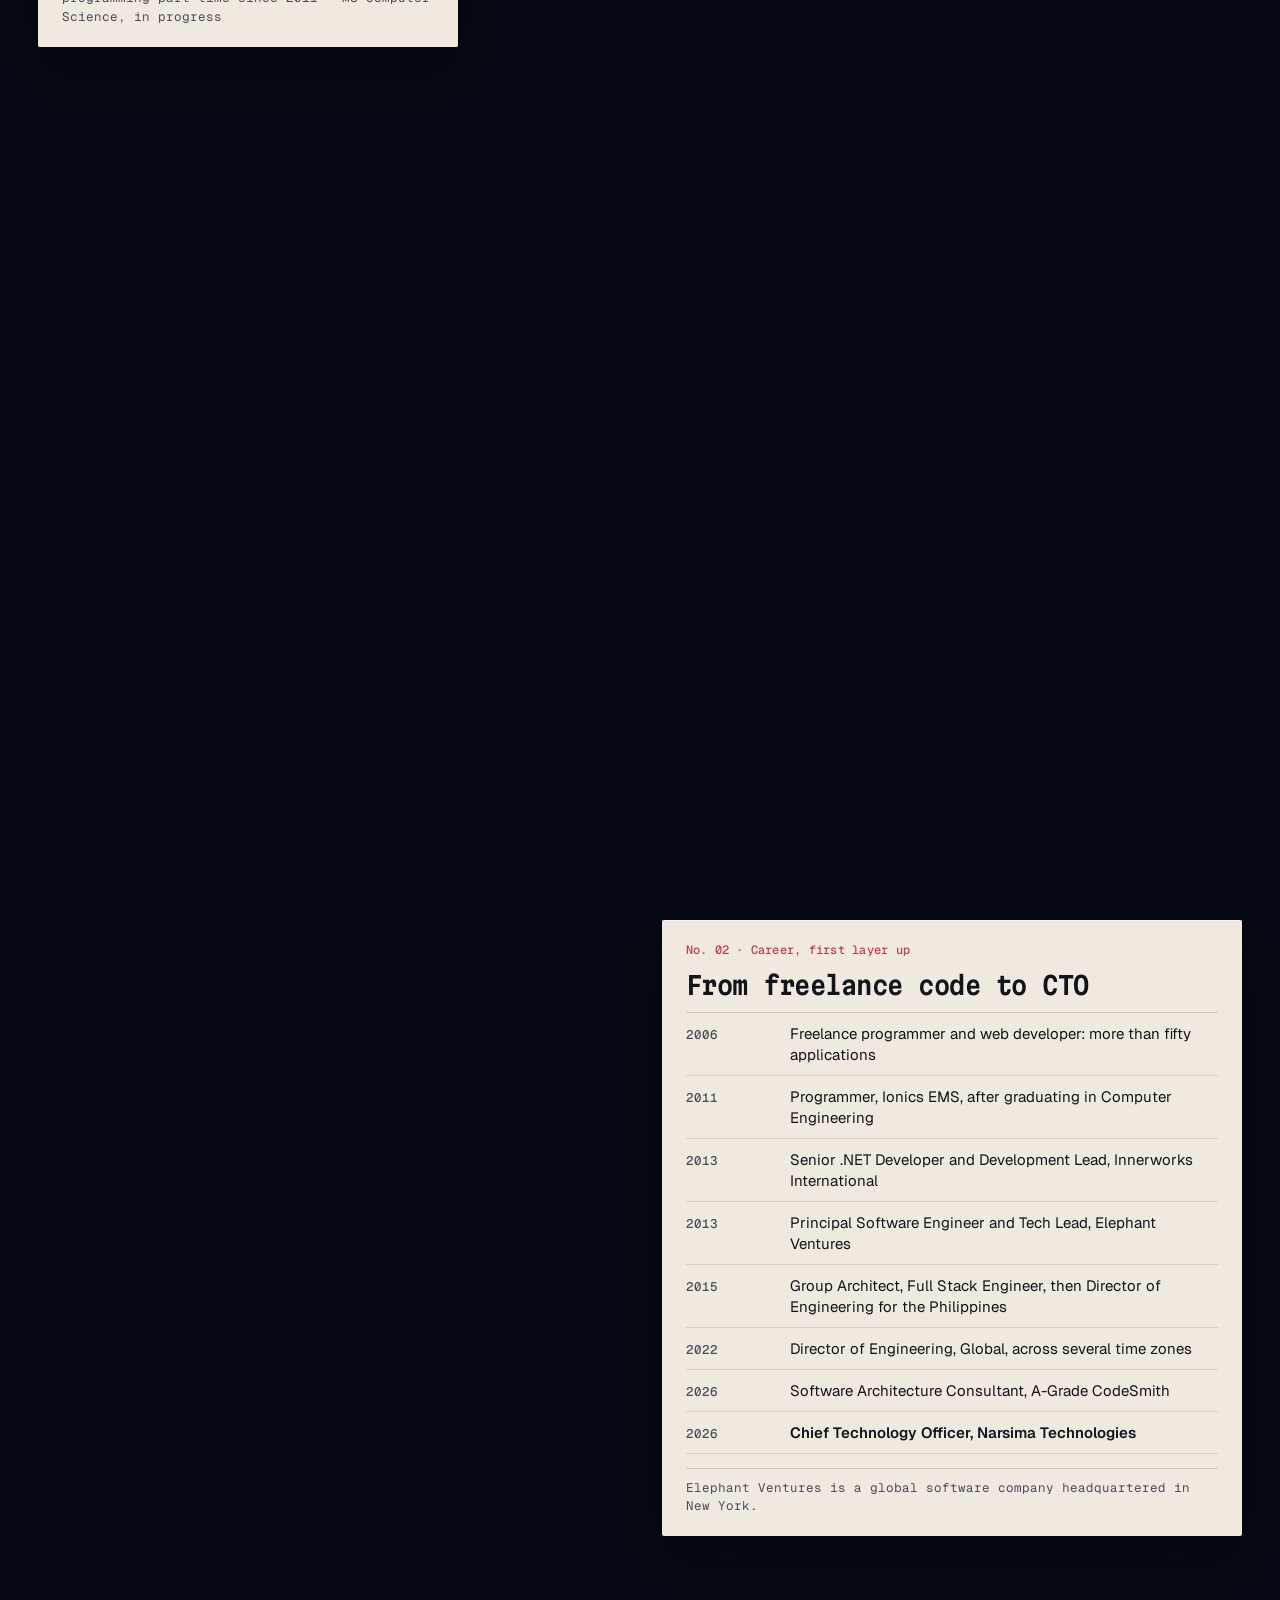
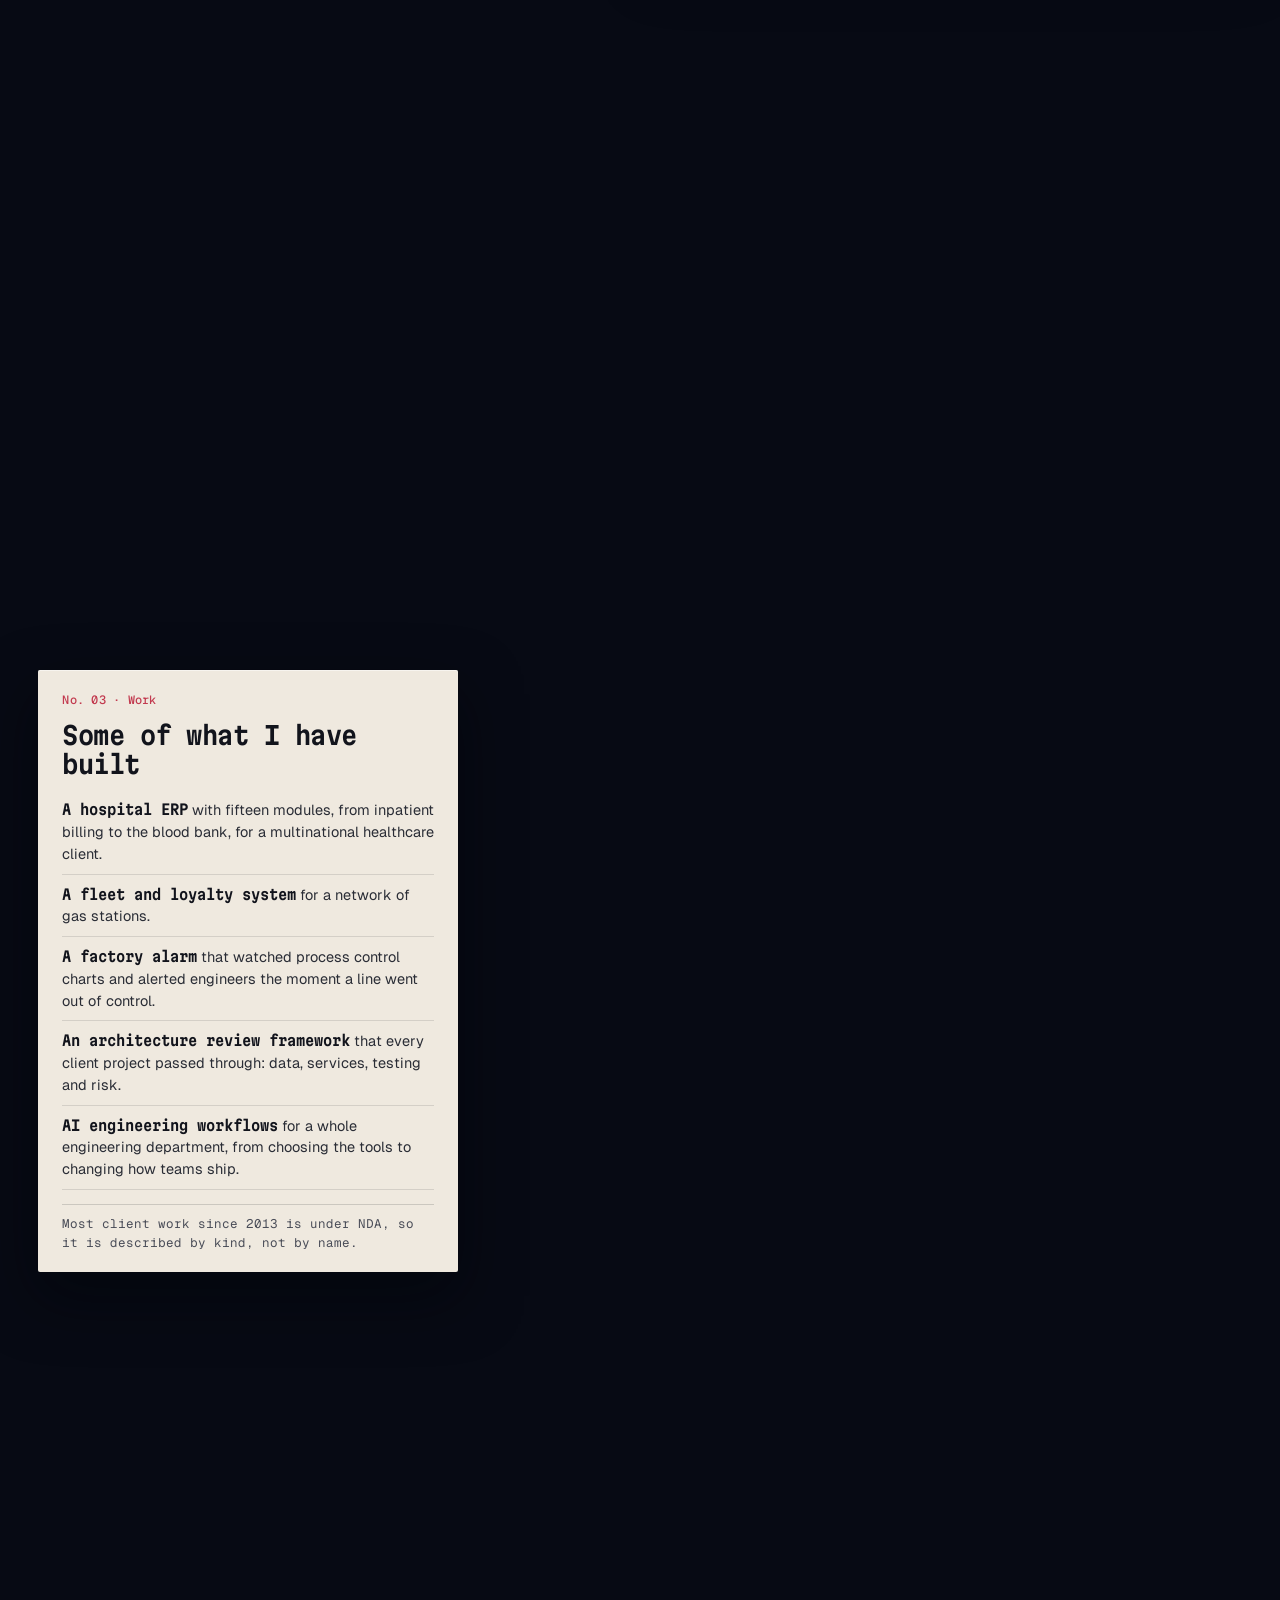
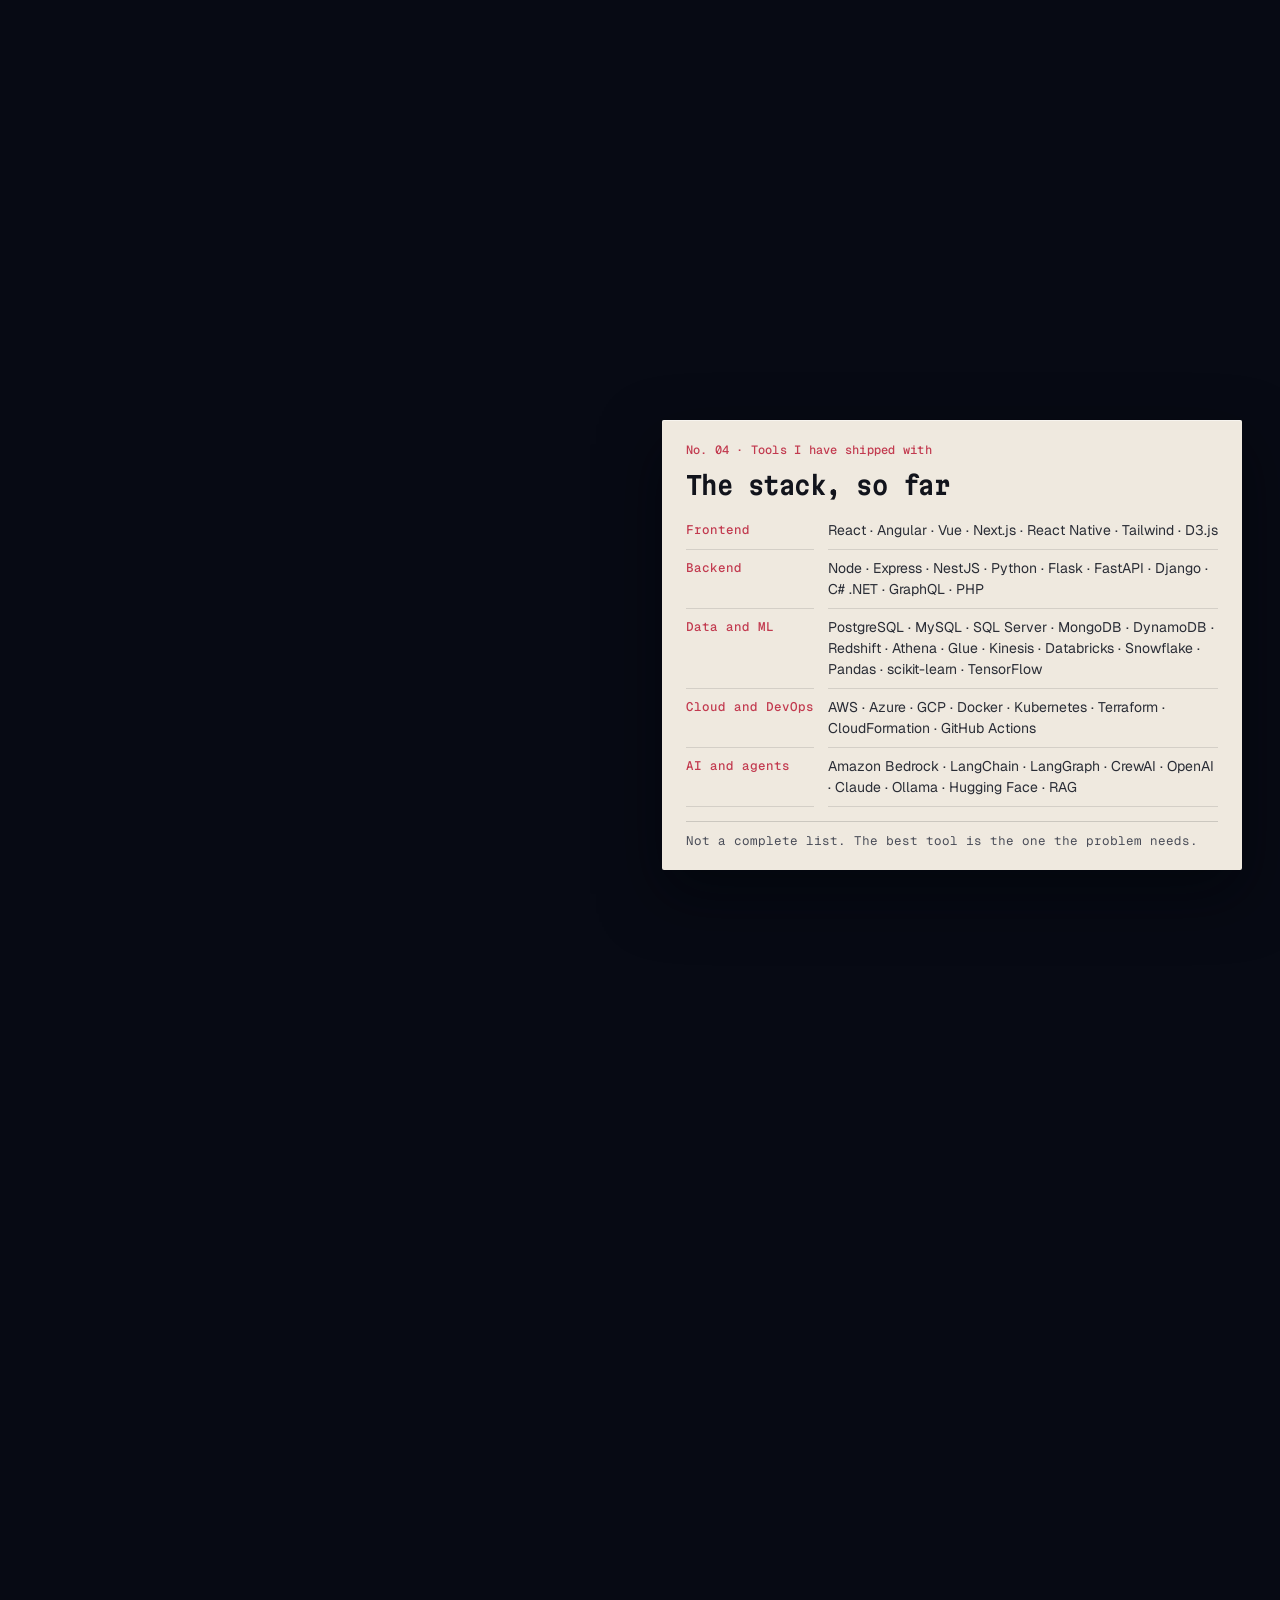
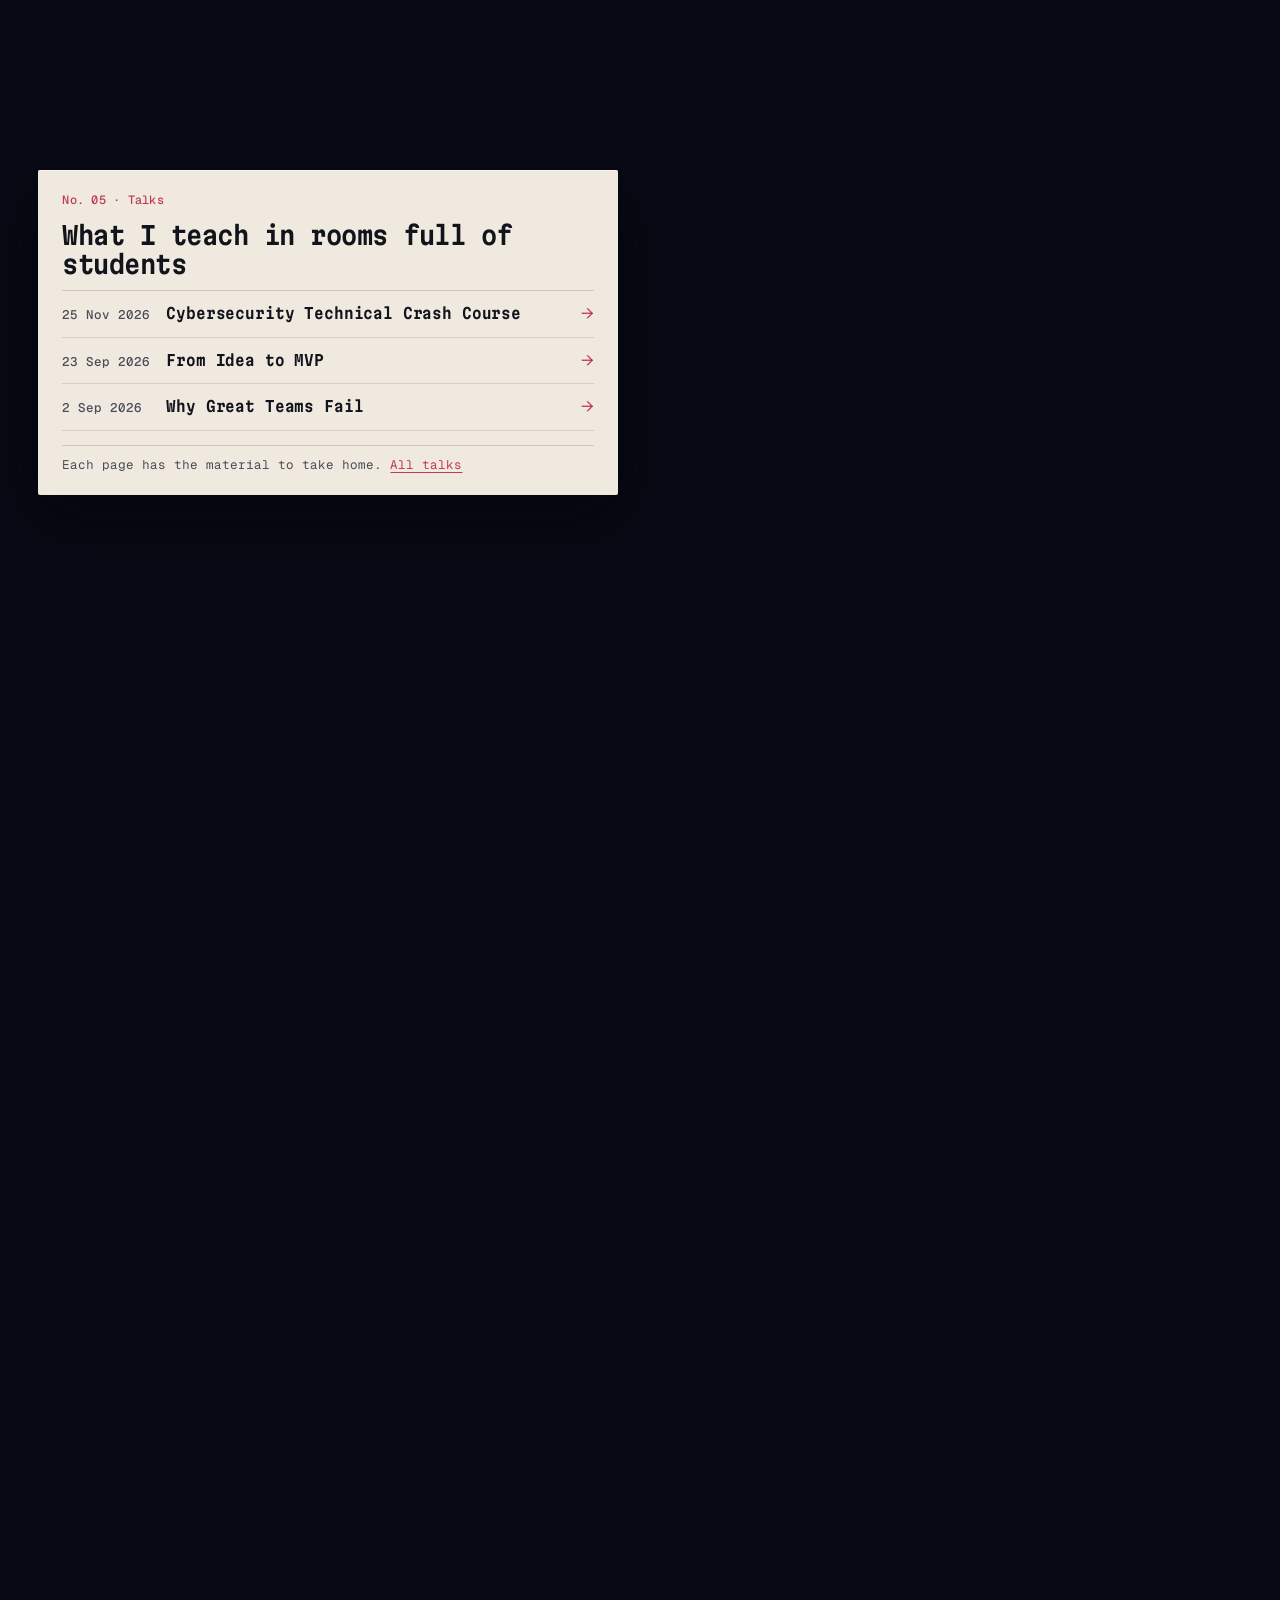
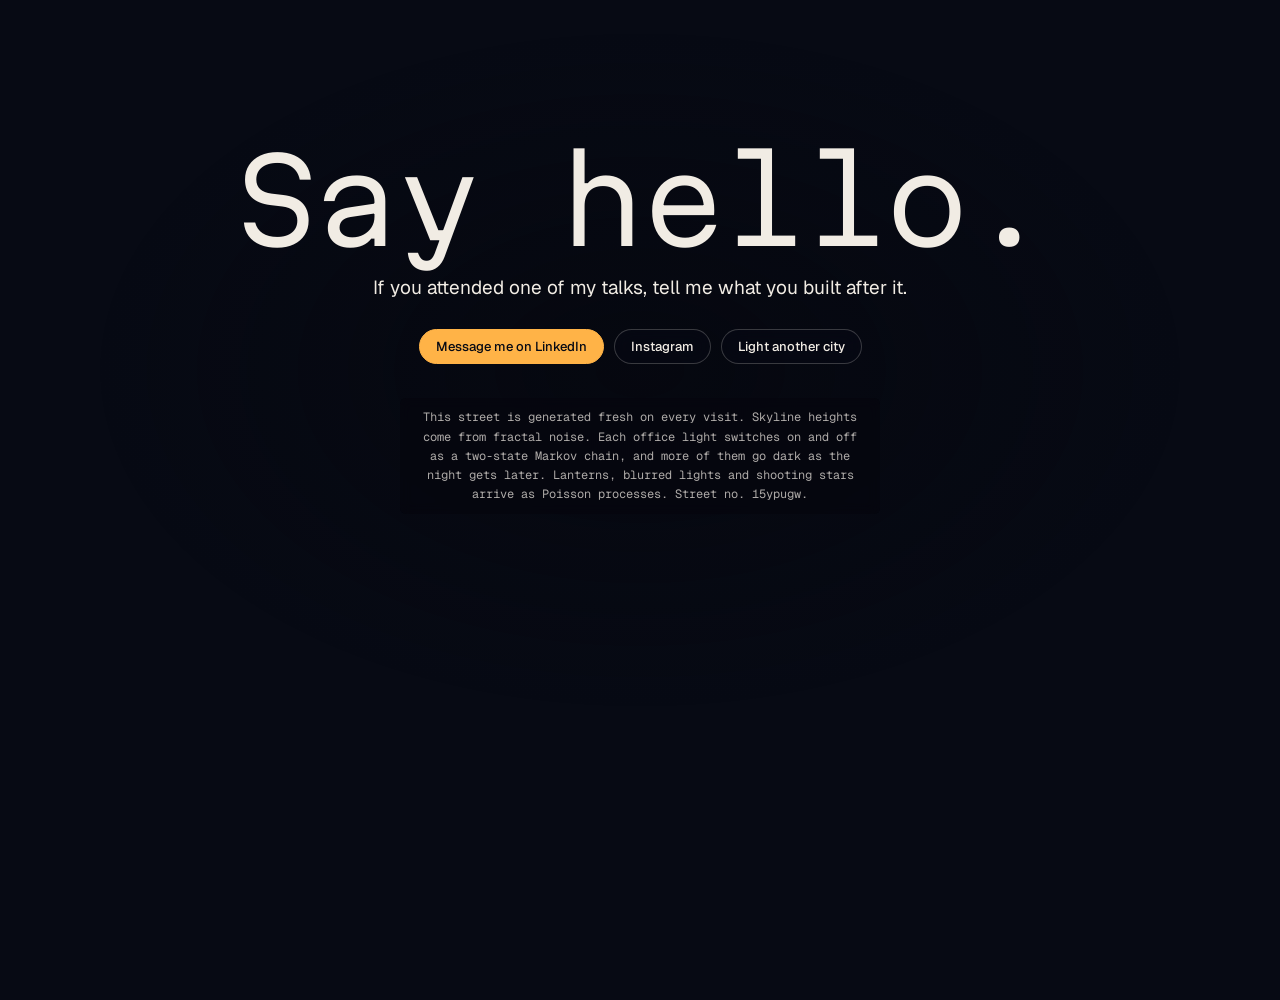
==== commit 2e5e1b0c: "Update cybersecurity talk page: Crash Course title, demos, current content Co-Authored-By: Claude Fa" ====
--- a/index.html
+++ b/index.html
@@ -120,7 +120,7 @@
         <p class="no">No. 05 · Talks</p>
         <h2>What I teach in rooms full of students</h2>
         <ul class="talk-list">
-          <li><a href="/talks/261125-cybersecurity/"><span class="when">25 Nov 2026</span><span class="what">Cybersecurity Technical Masterclass</span><span class="go" aria-hidden="true">&rarr;</span></a></li>
+          <li><a href="/talks/261125-cybersecurity/"><span class="when">25 Nov 2026</span><span class="what">Cybersecurity Technical Crash Course</span><span class="go" aria-hidden="true">&rarr;</span></a></li>
           <li><a href="/talks/260923-prototype-mvp/"><span class="when">23 Sep 2026</span><span class="what">From Idea to MVP</span><span class="go" aria-hidden="true">&rarr;</span></a></li>
           <li><a href="/talks/260902-project-management/"><span class="when">2 Sep 2026</span><span class="what">Why Great Teams Fail</span><span class="go" aria-hidden="true">&rarr;</span></a></li>
         </ul>
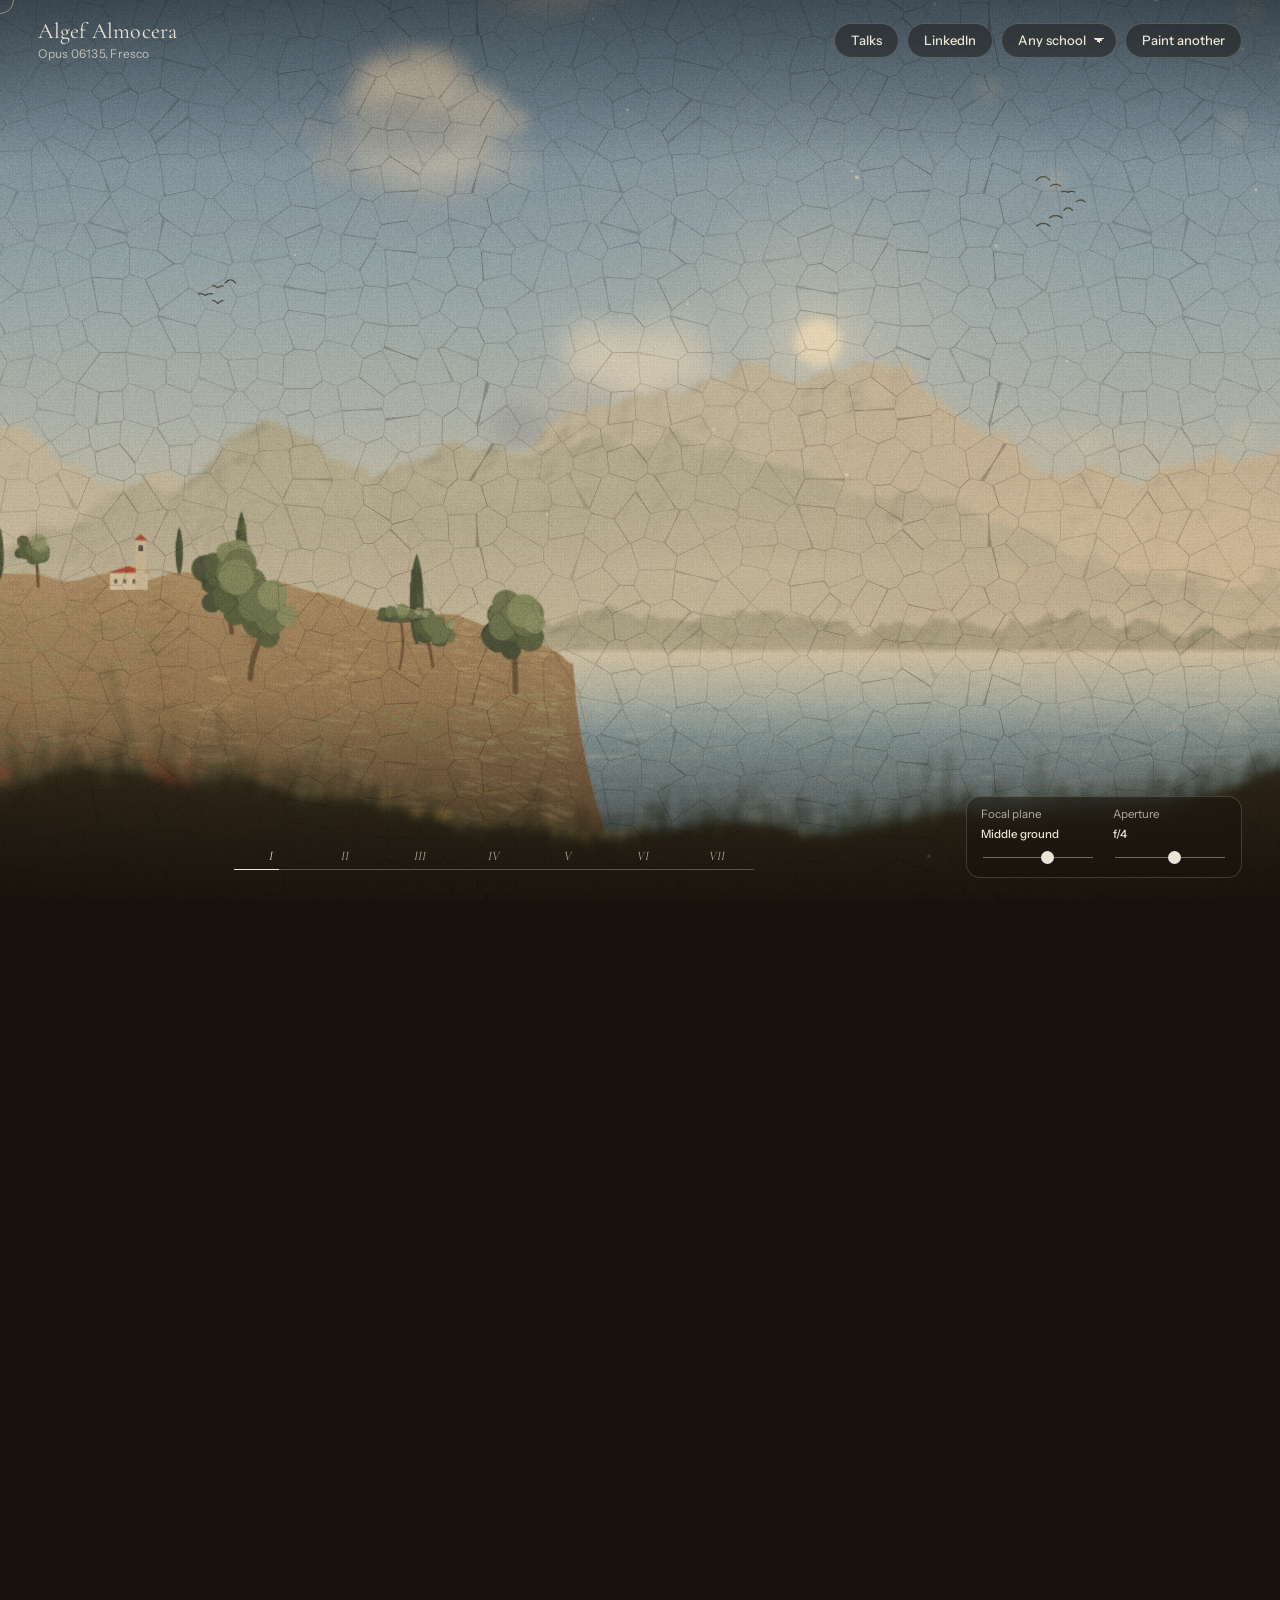
==== commit ed1ba67e: "Homepage: use the Stochastic Frescoes painting with the current bio Co-Authored-By: Claude Fable 5.2" ====
--- a/index.html
+++ b/index.html
@@ -1,153 +1,999 @@
 <!doctype html>
 <html lang="en">
 <head>
-  <meta charset="utf-8">
-  <meta name="viewport" content="width=device-width, initial-scale=1, viewport-fit=cover">
-  <title>Algef Almocera</title>
-  <meta name="description" content="Algef Almocera, CTO of Narsima Technologies. Writing software since 2002, building and leading engineering teams, and teaching students what is underneath it.">
-  <meta property="og:title" content="Algef Almocera">
-  <meta property="og:description" content="Writing software since 2002. Building systems, leading the teams that build them, and teaching what is underneath.">
-  <meta property="og:image" content="https://redtint.github.io/assets/img/algef-almocera.jpg">
-  <meta property="og:type" content="website">
-  <meta name="theme-color" content="#070a14">
-  <link rel="icon" href="/assets/favicon.svg" type="image/svg+xml">
-  <link rel="preconnect" href="https://fonts.googleapis.com">
-  <link rel="preconnect" href="https://fonts.gstatic.com" crossorigin>
-  <link href="https://fonts.googleapis.com/css2?family=Martian+Mono:wdth,wght@75..112.5,100..800&family=Geist:wght@300..700&family=Geist+Mono:wght@400;500&display=swap" rel="stylesheet">
-  <link rel="stylesheet" href="/assets/home.css">
-  <script>document.documentElement.classList.add('js')</script>
+<meta charset="utf-8">
+<meta name="viewport" content="width=device-width, initial-scale=1, viewport-fit=cover">
+<title>Algef Almocera</title>
+<meta name="description" content="Algef Almocera. Former Director of Engineering with 20+ years of hands-on software development experience, and the designer of Document-Driven Development (D3).">
+<meta property="og:title" content="Algef Almocera">
+<meta property="og:description" content="Former Director of Engineering with 20+ years of hands-on software development experience.">
+<meta property="og:image" content="https://redtint.github.io/assets/img/algef-almocera.jpg">
+<meta property="og:type" content="website">
+<link rel="icon" href="/assets/favicon.svg" type="image/svg+xml">
+<link rel="preconnect" href="https://fonts.googleapis.com">
+<link rel="preconnect" href="https://fonts.gstatic.com" crossorigin>
+<link href="https://fonts.googleapis.com/css2?family=Cormorant+Garamond:ital,wght@0,300;0,400;0,500;1,300;1,400&family=Instrument+Sans:wght@400;500&display=swap" rel="stylesheet">
+<style>
+:root{
+  --umber:#17120c; --umber-glass:rgba(23,18,12,.46); --linen:#ece5d6; --linen-dim:rgba(236,229,214,.72);
+  --label:#e9e3d5; --label-ink:#2a2219; --gilt:#c8a560;
+  --display:"Cormorant Garamond", "Iowan Old Style", "Palatino Linotype", Palatino, Georgia, serif;
+  --ui:"Instrument Sans", "Helvetica Neue", Arial, system-ui, sans-serif;
+  box-sizing:border-box;
+  padding-top:env(safe-area-inset-top,0px); padding-bottom:env(safe-area-inset-bottom,0px);
+  color-scheme:dark;
+}
+@media (prefers-color-scheme: dark){ :root:not([data-theme="light"]){ --umber:#120e09; --umber-glass:rgba(18,14,9,.5); } }
+:root[data-theme="dark"]{ --umber:#120e09; --umber-glass:rgba(18,14,9,.5); }
+html{ scroll-padding-top:env(safe-area-inset-top,0px); }
+*,*::before,*::after{ box-sizing:inherit; }
+html,body{ margin:0; background:var(--umber); color:var(--linen); }
+body{ font-family:var(--ui); -webkit-font-smoothing:antialiased; overscroll-behavior-y:none; }
+#spacer{ width:1px; }
+
+.stage{ position:fixed; inset:0; overflow:hidden; background:var(--umber); }
+.world{ position:absolute; inset:0; transition:opacity 1.1s ease; }
+.layer{ position:absolute; left:0; top:0; will-change:transform; transition:filter .9s cubic-bezier(.2,.7,.2,1); }
+.layer canvas{ position:absolute; top:0; display:block; }
+#life{ position:absolute; inset:0; width:100%; height:100%; pointer-events:none; }
+.fx{ position:absolute; inset:0; pointer-events:none; }
+.fx.weave{ mix-blend-mode:multiply; opacity:.32; }
+.fx.crack{ mix-blend-mode:multiply; background-size:512px 512px; }
+.fx.varnish{ mix-blend-mode:multiply; }
+.fx.vignette{ background:radial-gradient(120% 95% at 50% 46%, transparent 52%, rgba(12,8,4,.5) 100%); }
+.fx.scrim{ background:linear-gradient(to bottom, rgba(12,9,6,.42), transparent 18%, transparent 78%, rgba(12,9,6,.5)); }
+.fx.grain{ inset:-50%; opacity:.07; mix-blend-mode:overlay; animation:grain .9s steps(6) infinite; }
+@keyframes grain{ 0%{transform:translate(0,0)} 20%{transform:translate(-7%,4%)} 40%{transform:translate(5%,-6%)} 60%{transform:translate(-3%,8%)} 80%{transform:translate(8%,2%)} 100%{transform:translate(0,0)} }
+
+/* HUD */
+.hud{ position:fixed; left:0; right:0; z-index:5; display:flex; align-items:center; justify-content:space-between; gap:16px; padding:0 clamp(16px,3vw,40px); pointer-events:none; }
+.hud > *{ pointer-events:auto; }
+.hud.top{ top:0; padding-top:calc(env(safe-area-inset-top,0px) + 20px); }
+.brand{ font-family:var(--display); font-size:22px; line-height:1; letter-spacing:.01em; font-weight:400; }
+.brand small{ display:block; font-family:var(--ui); font-size:12px; letter-spacing:.02em; color:var(--linen-dim); margin-top:6px; }
+.controls{ display:flex; gap:8px; align-items:center; }
+.chip, select.chip{ font:500 13px/1 var(--ui); color:var(--linen); background:var(--umber-glass); border:1px solid rgba(236,229,214,.22); border-radius:999px; padding:10px 16px; cursor:pointer; backdrop-filter:blur(10px) saturate(1.2); -webkit-backdrop-filter:blur(10px) saturate(1.2); transition:background .25s, border-color .25s; }
+select.chip{ appearance:none; -webkit-appearance:none; padding-right:30px; background-image:linear-gradient(45deg,transparent 50%,var(--linen) 50%),linear-gradient(135deg,var(--linen) 50%,transparent 50%); background-position:calc(100% - 17px) 52%, calc(100% - 12px) 52%; background-size:5px 5px; background-repeat:no-repeat; }
+select.chip option{ color:#1b150f; }
+.chip:hover{ background:rgba(23,18,12,.7); border-color:rgba(236,229,214,.45); }
+.chip:focus-visible, input[type=range]:focus-visible{ outline:2px solid var(--gilt); outline-offset:3px; }
+
+.intro{ position:fixed; inset:0; z-index:4; display:flex; flex-direction:column; align-items:center; justify-content:center; text-align:center; pointer-events:none; padding:0 24px; }
+.intro h1{ font-family:var(--display); font-weight:300; font-size:clamp(46px,8.2vw,128px); line-height:.92; letter-spacing:-.02em; margin:0; text-shadow:0 2px 40px rgba(0,0,0,.25); }
+.intro h1 span{ display:block; font-style:italic; }
+.sky-light .intro h1, .sky-light .intro p{ color:#2b241b; text-shadow:0 1px 18px rgba(240,232,214,.6); }
+.sky-light .hint{ color:rgba(43,36,27,.7); }
+.sky-light .hint i{ background:linear-gradient(#2b241b,transparent); }
+.intro p{ font-family:var(--display); font-size:clamp(17px,1.6vw,22px); font-style:italic; color:var(--linen); opacity:.9; margin:22px 0 0; max-width:34em; line-height:1.45; text-shadow:0 1px 14px rgba(0,0,0,.35); }
+.hint{ position:fixed; left:50%; bottom:calc(env(safe-area-inset-bottom,0px) + 34px); transform:translateX(-50%); z-index:4; font-size:12px; letter-spacing:.04em; color:var(--linen-dim); display:flex; flex-direction:column; align-items:center; gap:10px; pointer-events:none; }
+.hint i{ display:block; width:1px; height:42px; background:linear-gradient(var(--linen),transparent); animation:drip 2.2s ease-in-out infinite; transform-origin:top; }
+@keyframes drip{ 0%{transform:scaleY(0)} 50%{transform:scaleY(1)} 100%{transform:scaleY(1); opacity:0} }
+
+/* museum wall label */
+.placard{ position:fixed; z-index:5; left:clamp(16px,3vw,40px); bottom:calc(env(safe-area-inset-bottom,0px) + 74px); width:min(360px, calc(100vw - 32px)); background:var(--label); color:var(--label-ink); padding:20px 22px 18px; border-radius:2px; box-shadow:0 1px 0 rgba(255,255,255,.4) inset, 0 18px 50px rgba(10,6,2,.35); opacity:0; transform:translateY(10px); transition:opacity .45s ease, transform .45s ease; pointer-events:none; }
+.placard.show{ opacity:1; transform:none; }
+.placard .no{ font-family:var(--display); font-size:15px; font-style:italic; color:#7a6646; }
+.placard h3{ font-family:var(--display); font-weight:500; font-size:27px; line-height:1.05; margin:2px 0 10px; }
+.placard p{ font-size:13.5px; line-height:1.55; margin:0 0 12px; color:#3d3326; }
+.placard .eq:empty{ display:none; }
+.reveal-none{}
+a.chip{ text-decoration:none; display:inline-block; }
+.intro p{ max-width:min(34em, 100%); }
+@media (max-width:640px){ #school, #reroll{ display:none; } }
+.placard .eq{ font-family:var(--display); font-style:italic; font-size:17px; line-height:1.35; color:#2a2219; border-top:1px solid rgba(42,34,25,.18); padding-top:10px; }
+
+.hud.bottom{ bottom:0; padding-bottom:calc(env(safe-area-inset-bottom,0px) + 22px); align-items:flex-end; }
+.progress{ flex:1; max-width:520px; margin:0 auto; position:relative; height:28px; }
+.progress .track{ position:absolute; left:0; right:0; bottom:8px; height:1px; background:rgba(236,229,214,.28); }
+.progress .bar{ position:absolute; left:0; bottom:8px; height:1px; background:var(--linen); width:0; }
+.progress .tick{ position:absolute; bottom:14px; transform:translateX(-50%); font-family:var(--display); font-size:13px; font-style:italic; color:var(--linen-dim); transition:color .3s; }
+.progress .tick.on{ color:var(--linen); }
+.lens{ display:flex; gap:18px; align-items:center; background:var(--umber-glass); border:1px solid rgba(236,229,214,.18); border-radius:14px; padding:10px 14px; backdrop-filter:blur(10px); -webkit-backdrop-filter:blur(10px); }
+.lens label{ display:flex; flex-direction:column; gap:6px; font-size:11.5px; color:var(--linen-dim); }
+.lens label b{ font-weight:500; color:var(--linen); }
+input[type=range]{ -webkit-appearance:none; appearance:none; width:110px; height:16px; background:transparent; }
+input[type=range]::-webkit-slider-runnable-track{ height:1px; background:rgba(236,229,214,.4); }
+input[type=range]::-moz-range-track{ height:1px; background:rgba(236,229,214,.4); }
+input[type=range]::-webkit-slider-thumb{ -webkit-appearance:none; width:13px; height:13px; border-radius:50%; background:var(--linen); margin-top:-6px; border:0; }
+input[type=range]::-moz-range-thumb{ width:13px; height:13px; border-radius:50%; background:var(--linen); border:0; }
+
+.focus-ring{ position:fixed; z-index:6; width:90px; height:90px; margin:-45px 0 0 -45px; border:1px solid var(--linen); border-radius:50%; pointer-events:none; opacity:0; }
+.focus-ring.go{ animation:rack .9s cubic-bezier(.2,.7,.2,1); }
+@keyframes rack{ 0%{opacity:.9; transform:scale(1.4)} 60%{opacity:.8; transform:scale(.35)} 100%{opacity:0; transform:scale(.3)} }
+.cursor{ position:fixed; z-index:7; left:0; top:0; width:28px; height:28px; margin:-14px 0 0 -14px; border:1px solid rgba(236,229,214,.8); border-radius:50%; pointer-events:none; mix-blend-mode:difference; transition:width .2s, height .2s, margin .2s; }
+.cursor.hide{ display:none; }
+
+.fin{ position:fixed; inset:0; z-index:4; display:flex; flex-direction:column; align-items:center; justify-content:center; text-align:center; padding:0 24px; opacity:0; pointer-events:none; background:radial-gradient(70% 60% at 50% 50%, rgba(14,10,6,.55), rgba(14,10,6,.15)); }
+.fin.on{ pointer-events:auto; }
+.fin h2{ font-family:var(--display); font-weight:300; font-style:italic; font-size:clamp(64px,10vw,150px); line-height:.9; margin:0; }
+.fin p{ font-family:var(--display); font-size:clamp(17px,1.5vw,21px); line-height:1.5; max-width:30em; margin:18px 0 28px; color:var(--linen); }
+.fin .row{ display:flex; gap:10px; flex-wrap:wrap; justify-content:center; }
+.seal{ width:54px; height:54px; margin-bottom:22px; background:#a8322a; color:#f4e9dc; border-radius:3px; display:grid; place-items:center; font:500 20px/1 "Songti SC","STSong","Noto Serif CJK SC","SimSun",serif; letter-spacing:.05em; box-shadow:inset 0 0 0 3px #a8322a, inset 0 0 0 4px #f4e9dc; transform:rotate(-3deg); }
+
+.loader{ position:fixed; inset:0; z-index:20; background:rgba(18,13,8,.94); display:flex; flex-direction:column; align-items:center; justify-content:center; gap:18px; transition:opacity .9s ease; }
+.loader.soft{ background:rgba(18,13,8,.62); backdrop-filter:blur(14px); -webkit-backdrop-filter:blur(14px); }
+.loader.gone{ opacity:0; pointer-events:none; }
+.loader .msg{ font-family:var(--display); font-style:italic; font-size:clamp(22px,2.4vw,32px); }
+.loader .meter{ width:min(280px,60vw); height:1px; background:rgba(236,229,214,.2); position:relative; overflow:hidden; }
+.loader .meter i{ position:absolute; inset:0; background:var(--linen); transform-origin:left; transform:scaleX(0); transition:transform .25s; }
+.loader small{ font-size:12px; color:var(--linen-dim); }
+.toast{ position:fixed; z-index:9; left:50%; top:calc(env(safe-area-inset-top,0px) + 76px); transform:translate(-50%,-6px); background:var(--label); color:var(--label-ink); font-size:13px; padding:9px 14px; border-radius:2px; opacity:0; transition:.3s; pointer-events:none; }
+.toast.on{ opacity:1; transform:translate(-50%,0); }
+
+@media (max-width:760px){
+  .brand{ font-size:19px; }
+  .brand small{ display:none; }
+  #school{ display:none; }
+  .placard{ bottom:calc(env(safe-area-inset-bottom,0px) + 96px); padding:14px 16px 12px; }
+  .placard h3{ font-size:22px; } .placard p{ font-size:12.5px; margin-bottom:8px; }
+  .hud.bottom{ flex-direction:column-reverse; align-items:stretch; gap:10px; }
+  .lens{ justify-content:center; }
+  .progress{ width:100%; }
+  input[type=range]{ width:96px; }
+  .cursor{ display:none; }
+}
+@media (hover:none){ .cursor{ display:none; } }
+@media (prefers-reduced-motion: reduce){ .fx.grain{ animation:none; } .hint i{ animation:none; } }
+</style>
 </head>
 <body>
-  <a class="skip" href="#about">Skip to content</a>
-
-  <div class="stage" id="stage" aria-hidden="true">
-    <div class="sky" id="sky"></div>
-    <div class="world" id="world"></div>
-    <canvas class="life" id="life"></canvas>
-    <div class="fx vignette"></div>
-    <div class="fx grain"></div>
+<div class="stage" id="stage" aria-hidden="true">
+  <div class="world" id="world"></div>
+  <canvas id="life"></canvas>
+  <div class="fx weave" id="fxWeave"></div>
+  <div class="fx crack" id="fxCrack"></div>
+  <div class="fx varnish" id="fxVarnish"></div>
+  <div class="fx vignette"></div>
+  <div class="fx scrim"></div>
+  <div class="fx grain" id="fxGrain"></div>
+</div>
+
+<header class="hud top">
+  <div class="brand">Algef Almocera<small id="opus">Opus</small></div>
+  <div class="controls">
+    <a class="chip" href="/talks/">Talks</a>
+    <a class="chip" href="https://www.linkedin.com/in/algef-almocera-666a2b35/" rel="me noopener" target="_blank">LinkedIn</a>
+    <select class="chip" id="school" aria-label="Painting school">
+      <option value="random">Any school</option>
+    </select>
+    <button class="chip" id="reroll">Paint another</button>
   </div>
-
-  <header class="hud top">
-    <a class="brand" href="/">Algef Almocera<small>CTO · Narsima Technologies</small></a>
-    <nav class="hud-links" aria-label="Elsewhere">
-      <a href="/talks/">Talks</a>
-      <a href="https://www.linkedin.com/in/algef-almocera-666a2b35/" rel="me noopener" target="_blank">LinkedIn</a>
-      <a href="https://www.instagram.com/algef.almocera/" rel="me noopener" target="_blank">Instagram</a>
-    </nav>
-  </header>
-
-  <main>
-    <section class="chapter intro" id="top" data-name="Look up">
-      <div class="intro-inner">
-        <h1>Look up.<span>Every light is a system someone built.</span></h1>
-        <p>I have been building systems like these since 2002. Now I also teach students what is underneath them.</p>
-      </div>
-      <div class="hint" aria-hidden="true"><span>Scroll to walk the street</span><i></i></div>
-    </section>
-
-    <section class="chapter" id="about" data-name="About">
-      <article class="placard left">
-        <p class="no">No. 01 · About</p>
-        <div class="about">
-          <img src="/assets/img/algef-almocera.jpg" alt="Algef Almocera at night on a street full of shop lights" width="480" height="480" loading="lazy">
-          <div>
-            <h2>Algef Almocera</h2>
-            <p>Chief Technology Officer at Narsima Technologies, where we build AI-assisted products.</p>
-          </div>
-        </div>
-        <p>I wrote my first programs in high school and never stopped. Twenty years on, I design systems, lead the teams that build them, and teach students how they work underneath.</p>
-        <p>Lately I work on Document-Driven Development: the whole software lifecycle written as versioned documents that people and AI agents build against.</p>
-        <p class="spec">AWS Certified Solutions Architect (Associate) · Professional Scrum Master · Teaching programming part-time since 2011 · MS Computer Science, in progress</p>
-      </article>
-    </section>
-
-    <section class="chapter" id="career" data-name="Career">
-      <article class="placard right wide">
-        <p class="no">No. 02 · Career, first layer up</p>
-        <h2>From freelance code to CTO</h2>
-        <ol class="layers">
-          <li><span class="when">2006</span><span class="what">Freelance programmer and web developer: more than fifty applications</span></li>
-          <li><span class="when">2011</span><span class="what">Programmer, Ionics EMS, after graduating in Computer Engineering</span></li>
-          <li><span class="when">2013</span><span class="what">Senior .NET Developer and Development Lead, Innerworks International</span></li>
-          <li><span class="when">2013</span><span class="what">Principal Software Engineer and Tech Lead, Elephant Ventures</span></li>
-          <li><span class="when">2015</span><span class="what">Group Architect, Full Stack Engineer, then Director of Engineering for the Philippines</span></li>
-          <li><span class="when">2022</span><span class="what">Director of Engineering, Global, across several time zones</span></li>
-          <li><span class="when">2026</span><span class="what">Software Architecture Consultant, A-Grade CodeSmith</span></li>
-          <li><span class="when">2026</span><span class="what">Chief Technology Officer, Narsima Technologies</span></li>
-        </ol>
-        <p class="spec">Elephant Ventures is a global software company headquartered in New York.</p>
-      </article>
-    </section>
-
-    <section class="chapter" id="work" data-name="Work">
-      <article class="placard left">
-        <p class="no">No. 03 · Work</p>
-        <h2>Some of what I have built</h2>
-        <ul class="work">
-          <li><b>A hospital ERP</b> with fifteen modules, from inpatient billing to the blood bank, for a multinational healthcare client.</li>
-          <li><b>A fleet and loyalty system</b> for a network of gas stations.</li>
-          <li><b>A factory alarm</b> that watched process control charts and alerted engineers the moment a line went out of control.</li>
-          <li><b>An architecture review framework</b> that every client project passed through: data, services, testing and risk.</li>
-          <li><b>AI engineering workflows</b> for a whole engineering department, from choosing the tools to changing how teams ship.</li>
-        </ul>
-        <p class="spec">Most client work since 2013 is under NDA, so it is described by kind, not by name.</p>
-      </article>
-    </section>
-
-    <section class="chapter" id="stack" data-name="Stack">
-      <article class="placard right wide">
-        <p class="no">No. 04 · Tools I have shipped with</p>
-        <h2>The stack, so far</h2>
-        <dl class="stack">
-          <dt>Frontend</dt>
-          <dd>React · Angular · Vue · Next.js · React Native · Tailwind · D3.js</dd>
-          <dt>Backend</dt>
-          <dd>Node · Express · NestJS · Python · Flask · FastAPI · Django · C# .NET · GraphQL · PHP</dd>
-          <dt>Data and ML</dt>
-          <dd>PostgreSQL · MySQL · SQL Server · MongoDB · DynamoDB · Redshift · Athena · Glue · Kinesis · Databricks · Snowflake · Pandas · scikit-learn · TensorFlow</dd>
-          <dt>Cloud and DevOps</dt>
-          <dd>AWS · Azure · GCP · Docker · Kubernetes · Terraform · CloudFormation · GitHub Actions</dd>
-          <dt>AI and agents</dt>
-          <dd>Amazon Bedrock · LangChain · LangGraph · CrewAI · OpenAI · Claude · Ollama · Hugging Face · RAG</dd>
-        </dl>
-        <p class="spec">Not a complete list. The best tool is the one the problem needs.</p>
-      </article>
-    </section>
-
-    <section class="chapter" id="talks" data-name="Talks">
-      <article class="placard left wide">
-        <p class="no">No. 05 · Talks</p>
-        <h2>What I teach in rooms full of students</h2>
-        <ul class="talk-list">
-          <li><a href="/talks/261125-cybersecurity/"><span class="when">25 Nov 2026</span><span class="what">Cybersecurity Technical Crash Course</span><span class="go" aria-hidden="true">&rarr;</span></a></li>
-          <li><a href="/talks/260923-prototype-mvp/"><span class="when">23 Sep 2026</span><span class="what">From Idea to MVP</span><span class="go" aria-hidden="true">&rarr;</span></a></li>
-          <li><a href="/talks/260902-project-management/"><span class="when">2 Sep 2026</span><span class="what">Why Great Teams Fail</span><span class="go" aria-hidden="true">&rarr;</span></a></li>
-        </ul>
-        <p class="spec">Each page has the material to take home. <a href="/talks/">All talks</a></p>
-      </article>
-    </section>
-
-    <section class="chapter fin" id="contact" data-name="Contact">
-      <div class="fin-inner">
-        <h2>Say hello.</h2>
-        <p>If you attended one of my talks, tell me what you built after it.</p>
-        <div class="row">
-          <a class="chip solid" href="https://www.linkedin.com/in/algef-almocera-666a2b35/" rel="me noopener" target="_blank">Message me on LinkedIn</a>
-          <a class="chip" href="https://www.instagram.com/algef.almocera/" rel="me noopener" target="_blank">Instagram</a>
-          <button class="chip" id="reroll" type="button">Light another city</button>
-        </div>
-        <p class="colophon">This street is generated fresh on every visit. Skyline heights come from fractal noise. Each office light switches on and off as a two-state Markov chain, and more of them go dark as the night gets later. Lanterns, blurred lights and shooting stars arrive as Poisson processes. <span id="seed"></span></p>
-      </div>
-    </section>
-  </main>
-
-  <nav class="hud bottom" aria-label="Chapters">
-    <div class="progress" id="progress">
-      <div class="track"></div><div class="bar" id="bar"></div>
-    </div>
-  </nav>
-
-  <script src="/assets/home.js" defer></script>
+</header>
+
+<section class="intro" id="intro">
+  <h1>Algef<span>Almocera</span></h1>
+  <p>Former Director of Engineering with 20+ years of hands-on software development experience.</p>
+</section>
+<div class="hint" id="hint"><span>Scroll to step into the painting</span><i></i></div>
+
+<aside class="placard" id="placard" aria-live="polite">
+  <div class="no" id="pNo"></div>
+  <h3 id="pTitle"></h3>
+  <p id="pText"></p>
+  <div class="eq" id="pEq"></div>
+</aside>
+
+<footer class="hud bottom">
+  <div class="progress" id="progress"><div class="track"></div><div class="bar" id="bar"></div></div>
+  <div class="lens" title="Click anywhere on the painting to focus on that depth">
+    <label>Focal plane <b id="focusVal">Middle ground</b><input type="range" id="focus" min="0" max="1" step="0.01" value="0.6"></label>
+    <label>Aperture <b id="apVal">f/4</b><input type="range" id="aperture" min="0" max="1" step="0.01" value="0.55"></label>
+  </div>
+</footer>
+
+<section class="fin" id="fin">
+  <div class="seal" id="seal" hidden>偶然</div>
+  <h2>Say hello.</h2>
+  <p id="finText"></p>
+  <div class="row">
+    <a class="chip" href="/talks/">Talks and resources</a>
+    <a class="chip" href="https://www.linkedin.com/in/algef-almocera-666a2b35/" rel="me noopener" target="_blank">LinkedIn</a>
+    <a class="chip" href="https://www.instagram.com/algef.almocera/" rel="me noopener" target="_blank">Instagram</a>
+    <button class="chip" id="again">Paint another</button>
+    <button class="chip" id="copy">Copy link to this painting</button>
+  </div>
+</section>
+
+<div class="focus-ring" id="ring"></div>
+<div class="cursor hide" id="cursor"></div>
+<div class="toast" id="toast"></div>
+<div class="loader" id="loader"><div class="msg" id="loadMsg">Grinding pigments</div><div class="meter"><i id="meter"></i></div><small id="loadSub"></small></div>
+<div id="spacer"></div>
+
+<script>
+"use strict";
+/* =====================================================================
+   STOCHASTIC FRESCOES
+   paintMural(seed, school, vw, vh) is the generator: it returns a stack
+   of parallax layers, each a display list of brush operations produced
+   by stochastic processes (fBm, Poisson & Neyman–Scott point processes,
+   Lévy flights, random-walk cracks, stochastic L-systems).
+   ===================================================================== */
+const TAU = Math.PI * 2;
+const DPR = Math.min(window.devicePixelRatio || 1, 1.5);
+const TILE = 2048;
+const REDUCED = matchMedia('(prefers-reduced-motion: reduce)').matches;
+
+/* ---------- randomness ---------- */
+function RNG(seed){
+  let s = seed >>> 0;
+  const r = () => { s |= 0; s = s + 0x6D2B79F5 | 0; let t = Math.imul(s ^ s >>> 15, 1 | s); t = t + Math.imul(t ^ t >>> 7, 61 | t) ^ t; return ((t ^ t >>> 14) >>> 0) / 4294967296; };
+  r.range = (lo, hi) => lo + (hi - lo) * r();
+  r.int = (lo, hi) => Math.floor(r.range(lo, hi + 1));
+  r.pick = a => a[Math.floor(r() * a.length)];
+  r.gauss = () => { let u = 0, v = 0; while (!u) u = r(); while (!v) v = r(); return Math.sqrt(-2 * Math.log(u)) * Math.cos(TAU * v); };
+  r.exp = mean => -Math.log(1 - r()) * mean;
+  r.pareto = (xm, alpha) => xm / Math.pow(1 - r(), 1 / alpha);
+  r.poisson = lambda => { const L = Math.exp(-lambda); let k = 0, p = 1; do { k++; p *= r(); } while (p > L && k < 200); return k - 1; };
+  r.chance = p => r() < p;
+  r.seed = () => Math.floor(r() * 4294967295);
+  return r;
+}
+function Perlin(rng){
+  const perm = new Uint8Array(512), p = [...Array(256).keys()];
+  for (let i = 255; i > 0; i--) { const j = Math.floor(rng() * (i + 1)); [p[i], p[j]] = [p[j], p[i]]; }
+  for (let i = 0; i < 512; i++) perm[i] = p[i & 255];
+  const fade = t => t * t * t * (t * (t * 6 - 15) + 10), lerp = (a, b, t) => a + (b - a) * t;
+  const g = (h, x, y) => { switch (h & 7) { case 0: return x + y; case 1: return -x + y; case 2: return x - y; case 3: return -x - y; case 4: return x; case 5: return -x; case 6: return y; default: return -y; } };
+  const n = (x, y = 0) => {
+    let X = Math.floor(x), Y = Math.floor(y); x -= X; y -= Y; X &= 255; Y &= 255;
+    const u = fade(x), v = fade(y), A = perm[X] + Y, B = perm[X + 1] + Y;
+    return lerp(lerp(g(perm[A], x, y), g(perm[B], x - 1, y), u), lerp(g(perm[A + 1], x, y - 1), g(perm[B + 1], x - 1, y - 1), u), v);
+  };
+  // fractional Brownian motion: sum of octaves, amplitude 2^(-iH)
+  n.fbm = (x, y = 0, oct = 5, H = .7) => { let s = 0, a = 1, f = 1, norm = 0; const gain = Math.pow(2, -H); for (let i = 0; i < oct; i++) { s += a * n(x * f, y * f); norm += a; a *= gain; f *= 2; } return s / norm; };
+  // ridged multifractal
+  n.ridged = (x, y = 0, oct = 5) => { let s = 0, a = .5, f = 1, prev = 1, norm = 0; for (let i = 0; i < oct; i++) { let v = 1 - Math.abs(n(x * f, y * f)); v *= v; v *= prev; prev = Math.min(1, v * 1.6); s += v * a; norm += a; a *= .5; f *= 2.1; } return s / norm; };
+  return n;
+}
+
+/* ---------- colour ---------- */
+const hex = h => { h = h.replace('#', ''); return [parseInt(h.slice(0, 2), 16), parseInt(h.slice(2, 4), 16), parseInt(h.slice(4, 6), 16)]; };
+const mix = (a, b, t) => [a[0] + (b[0] - a[0]) * t, a[1] + (b[1] - a[1]) * t, a[2] + (b[2] - a[2]) * t];
+const rgba = (c, a = 1) => `rgba(${c[0] | 0},${c[1] | 0},${c[2] | 0},${a})`;
+const rgb = c => `rgb(${c[0] | 0},${c[1] | 0},${c[2] | 0})`;
+const shade = (c, k) => k >= 0 ? mix(c, [255, 255, 255], k) : mix(c, [0, 0, 0], -k);
+const clamp = (v, a = 0, b = 1) => Math.max(a, Math.min(b, v));
+const smooth = t => t * t * (3 - 2 * t);
+const deepHex = o => { if (typeof o === 'string' && o[0] === '#') return hex(o); if (Array.isArray(o)) return o.map(deepHex); if (o && typeof o === 'object') { const r = {}; for (const k in o) r[k] = deepHex(o[k]); return r; } return o; };
+
+/* ---------- schools (palettes + painterly behaviour) ---------- */
+const SCHOOLS_RAW = {
+  arcadia: { name:'Arcadia', after:'after Claude Lorrain, at golden hour', style:'oil',
+    a:{ zen:'#4f6a88', top:'#7795ae', mid:'#c0cbc3', hor:'#f2deb0', haze:'#dcd5bc', sun:'#fff3d4' },
+    b:{ zen:'#2b3654', top:'#53658a', mid:'#c99c7c', hor:'#f4b46e', haze:'#e0b98f', sun:'#ffd28a' },
+    celestial:'sun', glow:.62, sunR:.038, cloud:{ kind:'cumulus', lit:'#fff2da', shade:'#8a919c' },
+    ranges:['#8e9eab','#73858a','#56665c'], snow:'#eef0ee', water:'#7f9497', hills:'#647040', hillsDark:'#2d3420',
+    fields:['#a99a52','#4f6a33'], foliage:['#2b351c','#3f4d26','#5a6935','#7b8746'], fg:'#1b1d12', fgFol:['#161c0f','#1f2814','#2b361b','#3a4724'],
+    accents:['#d8b45a','#c4593c','#efe2c0'], trees:['round','round','cypress','umbrella'], fgTree:'broadleaf', building:'temple',
+    stone:'#d9cbb0', particles:'motes', bird:'#2a2a24', varnish:['#b88a3d',.16], cracks:.26, flowers:true, boats:'sail', strokes:1 },
+  shanshui: { name:'Shan Shui', after:'ink and mist, after the Song masters', style:'ink',
+    a:{ zen:'#d6c9ae', top:'#e3d8c1', mid:'#ebe1cc', hor:'#efe6d3', haze:'#f0e8d6', sun:'#c4513a' },
+    b:{ zen:'#cfc0a2', top:'#ddd0b5', mid:'#e8ddc5', hor:'#eee4cf', haze:'#efe6d2', sun:'#b8452f' },
+    celestial:'redsun', glow:.14, sunR:.05, cloud:{ kind:'wash', lit:'#f4eddf', shade:'#bdb19a' }, sharp:true,
+    ranges:['#b2ac9c','#8a857a','#55514a'], snow:null, water:'#e9dfca', hills:'#8a8478', hillsDark:'#57524a',
+    fields:null, foliage:['#1c1a17','#2e2b26','#45413a'], fg:'#1d1b18', fgFol:['#141210','#26231f'],
+    accents:['#b8352a','#d9726a','#f2ddd5'], trees:['pine','pine','conifer','bare'], fgTree:'plum', building:'pagoda',
+    stone:'#efe6d3', ink:'#161411', particles:'petals', bird:'#1a1815', varnish:['#a07a3f',.12], cracks:.16, flowers:false, boats:'sampan', strokes:1 },
+  nocturne: { name:'Nocturne', after:'a moonlit study, after Friedrich', style:'oil',
+    a:{ zen:'#050a18', top:'#0c1832', mid:'#1d3152', hor:'#4b647c', haze:'#2f4660', sun:'#f3ecd4' },
+    b:{ zen:'#04070f', top:'#0a1226', mid:'#17283f', hor:'#33496a', haze:'#24364e', sun:'#ece4c8' },
+    celestial:'moon', glow:.42, sunR:.042, cloud:{ kind:'cumulus', lit:'#7f91a6', shade:'#16233a' }, stars:true,
+    ranges:['#2c3f5a','#203049','#152236'], snow:'#a9b9cc', water:'#1d3048', hills:'#16243a', hillsDark:'#070c15',
+    fields:null, foliage:['#0a1119','#111d2a','#1a2b3c','#2a3d52'], fg:'#04070c', fgFol:['#04080d','#08101a','#0e1824'],
+    accents:['#f6d58e'], trees:['conifer','conifer','conifer','bare'], fgTree:'conifer', building:'cabin',
+    stone:'#3a4658', particles:'fireflies', bird:'#90a2b8', varnish:['#6a5a3a',.1], cracks:.2, flowers:false, boats:'sail', strokes:1 },
+  ukiyoe: { name:'Ukiyo-e', after:'woodblock dusk, after Hiroshige', style:'flat',
+    a:{ zen:'#152850', top:'#2b4c84', mid:'#9db6cf', hor:'#f1c9b0', haze:'#efe0cd', sun:'#f6e3c6' },
+    b:{ zen:'#101e40', top:'#294476', mid:'#d79a8a', hor:'#f08c6a', haze:'#f2c7ad', sun:'#f9d9b0' },
+    celestial:'sun', glow:.22, sunR:.034, cloud:{ kind:'band', lit:'#f6e7d4', shade:'#c79b8f' }, landmark:true,
+    ranges:['#7a93b3','#4d6c93','#2f4f74'], snow:'#f7f3ea', water:'#3f6d9c', hills:'#3d5d47', hillsDark:'#1c2e26',
+    fields:['#6f8a52','#2e4a36'], foliage:['#1e3529','#2f4d38','#46694a'], fg:'#16201a', fgFol:['#142019','#1f3122','#2c4430'],
+    accents:['#e7a6a8','#f4dcd6','#d9433a'], trees:['pine','conifer','round'], fgTree:'pine', building:'house',
+    stone:'#efe2c6', ink:'#1c1c22', particles:'petals', bird:'#1c2230', varnish:['#c8a36a',.12], cracks:.12, flowers:false, boats:'sail', strokes:1 },
+  sublime: { name:'Sublime', after:'storm light, after Turner', style:'oil',
+    a:{ zen:'#4d3d26', top:'#93743f', mid:'#d9b46c', hor:'#f7e4ad', haze:'#e3cb93', sun:'#fff7df' },
+    b:{ zen:'#2e2116', top:'#7b4a2a', mid:'#d17a3c', hor:'#f6c26e', haze:'#e6a865', sun:'#fff0c8' },
+    celestial:'sun', glow:1.0, sunR:.03, cloud:{ kind:'cumulus', lit:'#fbe8bd', shade:'#5e452c' }, vortex:true,
+    ranges:['#b09a6c','#8a744d','#5f4c32'], snow:null, water:'#b99a62', hills:'#5c4a2c', hillsDark:'#2a2015',
+    fields:['#9a7c42','#4c3f24'], foliage:['#33281a','#4e3d23','#6e5832','#8e7442'], fg:'#1a140c', fgFol:['#150f08','#21180e','#2f2414'],
+    accents:['#e9b45a','#f1d9a0'], trees:['bare','round','round'], fgTree:'broadleaf', building:'ruin',
+    stone:'#a8916a', particles:'embers', bird:'#2a1f14', varnish:['#a6782f',.2], cracks:.3, flowers:false, boats:'sail', strokes:1.1 },
+  fresco: { name:'Fresco', after:'faded lime plaster, Tuscan hills', style:'fresco',
+    a:{ zen:'#3c5a80', top:'#5f7fa3', mid:'#a9bcc4', hor:'#e6dbc2', haze:'#ded2b9', sun:'#f7ecd2' },
+    b:{ zen:'#344e70', top:'#5b7899', mid:'#b7b6aa', hor:'#ead2ae', haze:'#e3cdae', sun:'#f5e1bd' },
+    celestial:'sun', glow:.35, sunR:.03, cloud:{ kind:'cumulus', lit:'#f4ecdc', shade:'#9aa3a6' },
+    ranges:['#a9ab9b','#929780','#7d7f62'], snow:null, water:'#8aa3a8', hills:'#a8875a', hillsDark:'#6b5236',
+    fields:['#c2a466','#7d8752'], foliage:['#3c4630','#4e5a38','#66724a','#7f8a5c'], fg:'#3a3020', fgFol:['#2a2f1d','#353d25','#434c2e'],
+    accents:['#c0563a','#e8d9b0','#d9b45a'], trees:['cypress','cypress','umbrella','round'], fgTree:'umbrella', building:'tower',
+    stone:'#e2d2b2', particles:'motes', bird:'#3a3428', varnish:['#b08a50',.16], cracks:.42, flowers:true, boats:'sail', strokes:1 },
+};
+const SCHOOLS = Object.fromEntries(Object.entries(SCHOOLS_RAW).map(([k, v]) => [k, Object.assign(deepHex(v), { key:k, name:v.name, after:v.after, style:v.style, celestial:v.celestial, trees:v.trees, fgTree:v.fgTree, building:v.building, particles:v.particles, boats:v.cloud && v.boats, cloudKind:v.cloud.kind })]));
+const STYLE = {
+  oil:    { sky:640,  range:105, water:80,  hill:52,  grass:2.6, alpha:1 },
+  ink:    { sky:0,    range:210, water:0,   hill:260, grass:7,   alpha:1 },
+  flat:   { sky:0,    range:520, water:300, hill:240, grass:5,   alpha:.8 },
+  fresco: { sky:1250, range:190, water:140, hill:85,  grass:4,   alpha:.75 },
+};
+
+/* ---------- display-list helpers ---------- */
+function bucket(ops, arr, draw, pad = 60, B = 256){
+  const map = new Map();
+  for (const s of arr) { const k = Math.floor(s.x / B); let a = map.get(k); if (!a) map.set(k, a = []); a.push(s); }
+  for (const [k, a] of map) ops.push({ x0:k * B - pad, x1:(k + 1) * B + pad, f:c => draw(c, a) });
+}
+function drawStrokes(c, arr){
+  c.lineCap = 'round';
+  for (const s of arr) {
+    const dx = Math.cos(s.ang) * s.l * .5, dy = Math.sin(s.ang) * s.l * .5;
+    c.globalAlpha = s.a; c.strokeStyle = s.c; c.lineWidth = s.w;
+    c.beginPath(); c.moveTo(s.x - dx, s.y - dy); c.quadraticCurveTo(s.x - dy * s.b, s.y + dx * s.b, s.x + dx, s.y + dy); c.stroke();
+  }
+  c.globalAlpha = 1;
+}
+
+/* ---------- trees, buildings, boats ---------- */
+function branch(c, x, y, a, len, wid, dep, r, E, leaf, angular){
+  const x2 = x + Math.cos(a) * len, y2 = y + Math.sin(a) * len;
+  c.strokeStyle = rgb(E.trunk); c.lineWidth = Math.max(.5, wid); c.lineCap = 'round';
+  c.beginPath(); c.moveTo(x, y);
+  if (angular) c.lineTo(x2, y2); else c.quadraticCurveTo((x + x2) / 2 + r.gauss() * len * .12, (y + y2) / 2 + r.gauss() * len * .12, x2, y2);
+  c.stroke();
+  if (leaf && dep < 3) leaf(x2, y2, len, dep);
+  if (dep <= 0 || len < 2.5) return;
+  const k = r() < .35 ? 3 : 2;
+  for (let i = 0; i < k; i++) {
+    const spread = k === 2 ? (i ? 1 : -1) * r.range(.22, .55) : (i - 1) * r.range(.32, .6);
+    let na = a + spread + r.gauss() * .18;
+    na += (-Math.PI / 2 - na) * .12;           // gravitropism
+    branch(c, x2, y2, na, len * r.range(.64, .8), wid * .68, dep - 1, r, E, leaf, angular);
+  }
+}
+function drawTree(c, tr, E){
+  const r = RNG(tr.seed), x = tr.x, y = tr.y, s = tr.size;
+  const ink = E.style === 'ink', flat = E.style === 'flat';
+  c.lineCap = 'round'; c.lineJoin = 'round'; c.globalAlpha = 1;
+  const fol = L => { const f = E.fol; let col = f[clamp(Math.floor(L * f.length), 0, f.length - 1)]; if (L > .78 && !ink) col = mix(col, E.sun, (L - .78) * .9 * E.rim); return col; };
+  const stem = (x1, y1, w) => { c.strokeStyle = rgb(E.trunk); c.lineWidth = Math.max(.7, w); c.beginPath(); c.moveTo(x, y); c.quadraticCurveTo((x + x1) / 2 + r.gauss() * s * .04, (y + y1) / 2, x1, y1); c.stroke(); };
+  const blobs = (cx, cy, rx, ry, n) => {
+    const arr = [], rr = Math.sqrt(rx * ry);
+    for (let i = 0; i < n; i++) { const bx = cx + r.gauss() * rx * .42, by = cy + r.gauss() * ry * .4; const L = clamp(.5 + (bx - cx) / rx * .45 * E.side - (by - cy) / ry * .4 + r.gauss() * .12); arr.push([bx, by, rr * r.range(.26, .5), L]); }
+    arr.sort((a, b) => a[3] - b[3]);
+    if (ink) { c.fillStyle = rgb(E.ink); for (const b of arr) { const k = Math.max(3, Math.round(b[2] * .9)); c.globalAlpha = .22 + .4 * (1 - b[3]); for (let j = 0; j < k; j++) { c.beginPath(); c.arc(b[0] + r.gauss() * b[2] * .5, b[1] + r.gauss() * b[2] * .4, r.range(.6, 1.7), 0, TAU); c.fill(); } } c.globalAlpha = 1; return; }
+    for (const b of arr) { c.fillStyle = rgba(fol(b[3]), E.alpha); c.beginPath(); c.arc(b[0], b[1], b[2], 0, TAU); c.fill(); }
+  };
+  switch (tr.type) {
+    case 'round': stem(x + r.gauss() * s * .04, y - s * .45, s * .05); blobs(x, y - s * .64, s * .34, s * .3, flat ? 9 : 22); break;
+    case 'cypress': {
+      const top = y - s * 1.3, wd = s * (.13 + r() * .04);
+      c.fillStyle = rgb(fol(.12)); c.beginPath(); c.moveTo(x, top); c.bezierCurveTo(x + wd, y - s * .95, x + wd * .9, y - s * .12, x, y); c.bezierCurveTo(x - wd * .9, y - s * .12, x - wd, y - s * .95, x, top); c.fill();
+      if (!flat) for (let i = 0; i < 34; i++) { const v = r(), hw = wd * .72 * Math.sin(Math.PI * Math.pow(1 - v, .8)); const xx = x + (r() * 2 - 1) * hw, yy = y - s * .05 - v * s * 1.15; const L = clamp(.25 + (xx - x) / wd * .6 * E.side + r.gauss() * .1); c.strokeStyle = rgb(fol(L)); c.globalAlpha = .8; c.lineWidth = Math.max(.6, s * .028); c.beginPath(); c.moveTo(xx, yy + s * .05); c.lineTo(xx + r.gauss() * s * .01, yy - s * .05); c.stroke(); }
+      c.globalAlpha = 1; break; }
+    case 'umbrella': {
+      const tx = x + r.gauss() * s * .12, ty = y - s * .8;
+      c.strokeStyle = rgb(E.trunk); c.lineWidth = Math.max(.7, s * .035); c.beginPath(); c.moveTo(x, y); c.quadraticCurveTo(x + r.gauss() * s * .1, y - s * .4, tx, ty); c.stroke();
+      c.fillStyle = rgba(fol(.05), .85); c.beginPath(); c.ellipse(tx, ty + s * .02, s * .36, s * .07, 0, 0, TAU); c.fill();
+      blobs(tx, ty - s * .05, s * .4, s * .1, flat ? 8 : 18); break; }
+    case 'conifer': {
+      stem(x, y - s * .25, s * .035);
+      const N = 8 + r.int(0, 4);
+      for (let i = 0; i < N; i++) {
+        const v = i / N, ty = y - s * .1 - v * s * 1.0, hw = s * .26 * Math.pow(1 - v, .9) * r.range(.85, 1.15) + s * .02, th = s * .2;
+        if (ink) { c.strokeStyle = rgb(E.ink); c.globalAlpha = .55; c.lineWidth = r.range(.6, 1.3); for (let j = 0; j < 6; j++) { const sd = j % 2 ? 1 : -1, yy = ty - r() * th * .6; c.beginPath(); c.moveTo(x, yy - th * .3); c.quadraticCurveTo(x + hw * .5 * sd, yy - th * .1, x + hw * sd * r.range(.7, 1), yy + th * .15); c.stroke(); } c.globalAlpha = 1; continue; }
+        const L = .12 + v * .35 + r.gauss() * .08;
+        c.fillStyle = rgb(fol(L)); c.beginPath(); c.moveTo(x - hw, ty); c.quadraticCurveTo(x, ty - th * .15, x + hw, ty); c.lineTo(x + hw * .15, ty - th * .7); c.lineTo(x, ty - th); c.lineTo(x - hw * .15, ty - th * .7); c.closePath(); c.fill();
+        if (!flat) { c.strokeStyle = rgb(mix(fol(.9), E.sun, .35 * E.rim)); c.globalAlpha = .4; c.lineWidth = Math.max(.6, s * .012); c.beginPath(); c.moveTo(x + hw * E.side, ty); c.lineTo(x + hw * .15 * E.side, ty - th * .7); c.stroke(); c.globalAlpha = 1; }
+      }
+      break; }
+    case 'pine': {
+      let px = x, py = y, a = -Math.PI / 2 + r.gauss() * .2; const pts = [[px, py]];
+      for (let i = 0; i < 6; i++) { a += r.gauss() * .32; a += (-Math.PI / 2 - a) * .25; px += Math.cos(a) * s * .18; py += Math.sin(a) * s * .18; pts.push([px, py]); }
+      c.strokeStyle = rgb(E.trunk);
+      for (let i = 1; i < pts.length; i++) { c.lineWidth = Math.max(.8, s * .055 * (1 - i / pts.length) + .5); c.beginPath(); c.moveTo(pts[i - 1][0], pts[i - 1][1]); c.lineTo(pts[i][0], pts[i][1]); c.stroke(); }
+      const pads = [];
+      for (let i = 2; i < pts.length; i++) { const [qx, qy] = pts[i], dir = r() < .5 ? -1 : 1, bl = s * r.range(.12, .32), ex = qx + dir * bl, ey = qy + r.gauss() * s * .04; c.lineWidth = Math.max(.6, s * .018); c.beginPath(); c.moveTo(qx, qy); c.quadraticCurveTo((qx + ex) / 2, qy - s * .04, ex, ey); c.stroke(); pads.push([ex, ey, s * r.range(.14, .24)]); }
+      pads.push([px, py, s * .22]);
+      for (const [cx, cy, rx] of pads) {
+        if (ink) { c.strokeStyle = rgb(E.ink); c.globalAlpha = .6; c.lineWidth = .7; for (let j = 0; j < 16; j++) { const aa = -Math.PI * (.1 + .8 * r()), ll = rx * r.range(.5, .9); c.beginPath(); c.moveTo(cx + r.gauss() * rx * .3, cy); c.lineTo(cx + Math.cos(aa) * ll, cy + Math.sin(aa) * ll * .45); c.stroke(); } c.globalAlpha = 1; }
+        else { c.fillStyle = rgb(fol(.12)); c.beginPath(); c.ellipse(cx, cy, rx, rx * .32, 0, 0, TAU); c.fill(); c.fillStyle = rgb(fol(.8)); c.beginPath(); c.ellipse(cx + rx * .08 * E.side, cy - rx * .1, rx * .78, rx * .16, 0, 0, TAU); c.fill(); if (flat) { c.strokeStyle = rgb(E.ink); c.globalAlpha = .45; c.lineWidth = .8; c.beginPath(); c.ellipse(cx, cy, rx, rx * .32, 0, 0, TAU); c.stroke(); c.globalAlpha = 1; } }
+      }
+      break; }
+    case 'bare': case 'broadleaf': case 'plum': {
+      const leaves = [], plum = tr.type === 'plum';
+      const leafFn = tr.type === 'bare' ? null : (lx, ly, len, dep) => { if (plum || dep === 0 || r() < .25) leaves.push([lx, ly, len]); };
+      const dep = tr.dep || (tr.type === 'bare' ? 5 : 6);
+      branch(c, x, y, -Math.PI / 2 + r.gauss() * .08 + (tr.lean || 0), s * .3, s * (plum ? .035 : .05), dep, r, E, leafFn, plum);
+      if (plum) { for (const [lx, ly] of leaves) { const n = r.int(1, 3); for (let j = 0; j < n; j++) { c.fillStyle = rgba(r.pick(E.acc), .92); c.beginPath(); c.arc(lx + r.gauss() * 4, ly + r.gauss() * 4, r.range(1.6, 3.4) * E.k, 0, TAU); c.fill(); } } }
+      else if (leaves.length) {
+        const arr = []; const cy0 = y - s * .8;
+        for (const [lx, ly, len] of leaves) for (let j = 0; j < 7; j++) { const bx = lx + r.gauss() * len * .85, by = ly + r.gauss() * len * .6; arr.push([bx, by, Math.max(1.2, len * r.range(.24, .55)), clamp(.35 + (bx - x) / (s * .5) * .3 * E.side - (by - cy0) / (s * .6) * .25 + r.gauss() * .15)]); }
+        arr.sort((a, b) => a[3] - b[3]);
+        for (const b of arr) { c.fillStyle = rgba(fol(b[3]), E.alpha); c.beginPath(); c.arc(b[0], b[1], b[2], 0, TAU); c.fill(); }
+      }
+      break; }
+    case 'building': drawBuilding(c, tr, E); break;
+  }
+  c.globalAlpha = 1;
+}
+function drawBuilding(c, b, E){
+  const r = RNG(b.seed), x = b.x, y = b.y, s = b.size;
+  const st = E.stone, sh = shade(st, -.32), outline = E.style === 'ink' || E.style === 'flat';
+  const fp = col => { c.fillStyle = rgb(col); c.fill(); if (outline) { c.strokeStyle = rgba(E.ink, .75); c.lineWidth = .8; c.stroke(); } };
+  const rect = (x0, y0, w, h, col) => { c.beginPath(); c.rect(x0, y0, w, h); fp(col); };
+  switch (b.kind) {
+    case 'temple': {
+      const wd = s * 1.3, colH = s * .55, n = r.int(5, 7), base = y - s * .06;
+      rect(x - wd / 2 - s * .05, base, wd + s * .1, s * .06, sh);
+      for (let i = 0; i < n; i++) { const cx = x - wd / 2 + wd * (i + .5) / n, br = r() < .25 ? r.range(.3, .8) : 1; rect(cx - s * .035, base - colH * br, s * .07, colH * br, i / n > .45 ? st : mix(st, sh, .5)); }
+      if (r() < .75) { rect(x - wd / 2, base - colH - s * .08, wd, s * .08, st); c.beginPath(); c.moveTo(x - wd / 2 - s * .02, base - colH - s * .08); c.lineTo(x, base - colH - s * .3); c.lineTo(x + wd / 2 + s * .02, base - colH - s * .08); c.closePath(); fp(mix(st, sh, .2)); }
+      break; }
+    case 'pagoda': {
+      const k = r.int(3, 5);
+      for (let i = 0; i < k; i++) { const tw = s * (.55 - i * .08), ty = y - i * s * .3; rect(x - tw * .35, ty - s * .22, tw * .7, s * .22, st);
+        c.beginPath(); c.moveTo(x - tw * .85, ty - s * .17); c.quadraticCurveTo(x - tw * .45, ty - s * .24, x, ty - s * .33); c.quadraticCurveTo(x + tw * .45, ty - s * .24, x + tw * .85, ty - s * .17); c.lineTo(x + tw * .5, ty - s * .22); c.lineTo(x - tw * .5, ty - s * .22); c.closePath(); c.fillStyle = rgb(E.ink); c.fill(); }
+      c.strokeStyle = rgb(E.ink); c.lineWidth = 1; c.beginPath(); c.moveTo(x, y - k * s * .3 - s * .03); c.lineTo(x, y - k * s * .3 - s * .2); c.stroke();
+      break; }
+    case 'cabin': {
+      const w = s * .9, h = s * .42;
+      const g = c.createRadialGradient(x + w * .15, y - h * .5, 0, x + w * .15, y - h * .5, s * 1.1); g.addColorStop(0, 'rgba(246,201,106,.32)'); g.addColorStop(1, 'rgba(246,201,106,0)'); c.fillStyle = g; c.fillRect(x - s * 1.2, y - s * 1.5, s * 2.4, s * 2);
+      rect(x - w / 2, y - h, w, h, st); c.beginPath(); c.moveTo(x - w / 2 - s * .08, y - h); c.lineTo(x - w * .1, y - h - s * .38); c.lineTo(x + w / 2 + s * .08, y - h); c.closePath(); fp(shade(st, -.45));
+      rect(x + w * .18, y - h - s * .3, s * .08, s * .2, shade(st, -.4));
+      c.fillStyle = '#f6c96a'; c.fillRect(x + w * .05, y - h * .7, s * .16, s * .14); c.fillStyle = '#ffe2a0'; c.fillRect(x + w * .08, y - h * .66, s * .05, s * .05);
+      break; }
+    case 'house': {
+      const w = s * 1.1, h = s * .32; rect(x - w / 2, y - h, w, h, st);
+      c.beginPath(); c.moveTo(x - w / 2 - s * .12, y - h); c.lineTo(x - w * .3, y - h - s * .32); c.lineTo(x + w * .3, y - h - s * .32); c.lineTo(x + w / 2 + s * .12, y - h); c.closePath(); fp(hex('#6e5a44'));
+      rect(x - w * .2, y - h * .8, s * .14, h * .8, hex('#3a2e24')); break; }
+    case 'tower': {
+      const w = s * .8, h = s * .36, tc = hex('#b5583a');
+      rect(x - w / 2, y - h, w, h, st); c.beginPath(); c.moveTo(x - w / 2 - s * .06, y - h); c.lineTo(x, y - h - s * .14); c.lineTo(x + w / 2 + s * .06, y - h); c.closePath(); fp(tc);
+      const tx = x + w * .32; rect(tx - s * .11, y - s * 1.05, s * .22, s * 1.05, mix(st, sh, .15)); c.beginPath(); c.moveTo(tx - s * .14, y - s * 1.05); c.lineTo(tx, y - s * 1.18); c.lineTo(tx + s * .14, y - s * 1.05); c.closePath(); fp(tc);
+      c.fillStyle = rgb(shade(st, -.6)); c.beginPath(); c.moveTo(tx - s * .05, y - s * .82); c.lineTo(tx - s * .05, y - s * .9); c.arc(tx, y - s * .9, s * .05, Math.PI, 0); c.lineTo(tx + s * .05, y - s * .82); c.fill();
+      for (let i = 0; i < 3; i++) { c.fillStyle = rgb(shade(st, -.5)); c.fillRect(x - w * .38 + i * w * .24, y - h * .62, s * .06, s * .09); }
+      break; }
+    case 'ruin': {
+      const w = s * .45, h = s * 1.0; c.beginPath(); c.moveTo(x - w / 2, y); c.lineTo(x - w / 2, y - h * .9);
+      const n = 6; for (let i = 0; i <= n; i++) c.lineTo(x - w / 2 + w * i / n, y - h * (.75 + r() * .25)); c.lineTo(x + w / 2, y); c.closePath(); fp(st);
+      c.fillStyle = rgb(shade(st, -.55)); c.beginPath(); c.moveTo(x - w * .14, y - h * .35); c.lineTo(x - w * .14, y - h * .5); c.arc(x, y - h * .5, w * .14, Math.PI, 0); c.lineTo(x + w * .14, y - h * .35); c.fill();
+      c.beginPath(); c.moveTo(x + w / 2, y); c.lineTo(x + w / 2, y - h * .3); c.lineTo(x + w * 1.1, y - h * .18); c.lineTo(x + w * 1.2, y); c.closePath(); fp(mix(st, sh, .4));
+      break; }
+  }
+}
+function drawBoat(c, b, E){
+  const r = RNG(b.seed), { x, y, s } = b, hull = E.hull;
+  c.globalAlpha = .22; c.fillStyle = rgb(hull); c.beginPath(); c.moveTo(x - s, y + 1); c.quadraticCurveTo(x, y + s * .9, x + s, y + 1); c.fill();
+  c.globalAlpha = 1; c.beginPath(); c.moveTo(x - s, y - s * .05); c.quadraticCurveTo(x - s * .1, y + s * .4, x + s, y - s * .12); c.lineTo(x + s * .7, y - s * .02); c.closePath(); c.fill();
+  if (b.kind === 'sampan') { c.strokeStyle = rgb(hull); c.lineWidth = Math.max(.6, s * .06); c.beginPath(); c.arc(x - s * .1, y - s * .05, s * .3, Math.PI, 0); c.stroke(); c.beginPath(); c.moveTo(x + s * .55, y - s * .1); c.lineTo(x + s * .55, y - s * .55); c.stroke(); c.beginPath(); c.moveTo(x + s * .55, y - s * .55); c.lineTo(x + s * 1.3, y + s * .5); c.lineWidth = Math.max(.4, s * .03); c.stroke(); }
+  else { c.strokeStyle = rgb(hull); c.lineWidth = Math.max(.6, s * .05); c.beginPath(); c.moveTo(x, y - s * .05); c.lineTo(x, y - s * 1.6); c.stroke(); c.fillStyle = rgb(E.sail); c.beginPath(); c.moveTo(x + s * .05, y - s * 1.55); c.quadraticCurveTo(x + s * .55 + r() * s * .2, y - s * .9, x + s * .05, y - s * .2); c.closePath(); c.fill(); c.globalAlpha = .18; c.beginPath(); c.moveTo(x + s * .05, y + s * .5); c.lineTo(x + s * .45, y + s * 1.1); c.lineTo(x + s * .05, y + s * 1.6); c.fill(); c.globalAlpha = 1; }
+}
+
+/* =====================================================================
+   THE GENERATOR
+   ===================================================================== */
+function paintMural({ seed, school, vw, vh }){
+  const P = SCHOOLS[school], S = STYLE[P.style];
+  const rng = RNG(seed), noise = Perlin(RNG(seed ^ 0x5bd1e995));
+  const T = Math.round(vw * 4), M = 48, H = Math.round(vh * 1.12), LTOP = -Math.round(vh * .06);
+  const horizonY = H * .7;
+  const meta = { H:rng.range(.62, .86), oct:rng.int(5, 7), lambda:rng.range(1.5, 2.4), sigma:rng.range(.9, 1.6), alpha:rng.range(1.3, 1.8), kids:rng.range(2.5, 5), trees:0, boats:0 };
+  const W = sp => Math.ceil(vw + T * sp + 2 * M);
+  const tAt = (x, w) => smooth(clamp((x - M - vw / 2) / Math.max(1, w - vw - 2 * M)));
+  const at = (k, t) => mix(P.a[k], P.b[k], t);
+  const hz = t => at('haze', t);
+  const atmo = dist => (1 - Math.exp(-meta.sigma * dist)) * .8;        // Beer–Lambert
+  const SM = P.strokes || 1, ink = P.style === 'ink', flat = P.style === 'flat';
+  const INK = P.ink || hex('#15120e');
+  const layers = [];
+
+  /* ---- I. sky: painted twice (start and end of the day) and cross-faded as you walk ---- */
+  const skySeed = rng.seed();
+  const buildSky = (tf, key) => {
+    const rng = RNG(skySeed), tAt = () => tf;
+    const sp = .05, w = W(sp), h = Math.round(vh * 1.7), ops = [];
+    const SP = [0, .36, .62, .835, 1];
+    const stops = t => [at('zen', t), at('top', t), at('mid', t), at('hor', t), at('haze', t)];
+    const skyCol = (x, y) => { const st = stops(tAt(x, w)), v = clamp(y / h); for (let i = 1; i < 5; i++) if (v <= SP[i]) return mix(st[i - 1], st[i], (v - SP[i - 1]) / (SP[i] - SP[i - 1])); return st[4]; };
+    for (let x = 0; x < w; x += 40) { const st = stops(tAt(x + 20, w)); ops.push({ x0:x, x1:x + 40, f:c => { const g = c.createLinearGradient(0, 0, 0, h); st.forEach((col, i) => g.addColorStop(SP[i], rgb(col))); c.globalAlpha = 1; c.fillStyle = g; c.fillRect(x - 1, 0, 42, h); } }); }
+    const sx = M + vw * rng.range(.6, .74), sy = h - vh * rng.range(.56, .7), sc = at('sun', tAt(sx, w));
+    if (P.stars) {
+      const arr = [], n = Math.round(w * h * .00045);
+      for (let i = 0; i < n; i++) { const b = Math.min(1, rng.pareto(1, 2.4) * .22); arr.push({ x:rng() * w, y:Math.pow(rng(), 1.3) * h * .8, b, r:.35 + b * 1.4 }); }
+      bucket(ops, arr, (c, a) => { c.fillStyle = '#fff6e0'; for (const s of a) { c.globalAlpha = s.b * (1 - s.y / (h * .85)); c.beginPath(); c.arc(s.x, s.y, s.r, 0, TAU); c.fill(); } c.globalAlpha = 1; }, 4);
+    }
+    const gr = vh * P.glow;
+    ops.push({ x0:sx - gr, x1:sx + gr, f:c => { const g = c.createRadialGradient(sx, sy, 0, sx, sy, gr); g.addColorStop(0, rgba(sc, .6)); g.addColorStop(.18, rgba(sc, .28)); g.addColorStop(.5, rgba(sc, .08)); g.addColorStop(1, rgba(sc, 0)); c.globalAlpha = 1; c.fillStyle = g; c.fillRect(sx - gr, sy - gr, gr * 2, gr * 2); } });
+    const dr = vh * P.sunR, discSeed = rng.seed();
+    ops.push({ x0:sx - dr * 2, x1:sx + dr * 2, f:c => {
+      const r = RNG(discSeed); c.globalAlpha = 1;
+      if (P.celestial === 'moon') { c.fillStyle = rgb(sc); c.beginPath(); c.arc(sx, sy, dr, 0, TAU); c.fill(); c.save(); c.clip(); for (let i = 0; i < 9; i++) { c.globalAlpha = .07 + r() * .06; c.fillStyle = rgb(shade(sc, -.35)); c.beginPath(); c.arc(sx + r.gauss() * dr * .45, sy + r.gauss() * dr * .45, dr * r.range(.12, .38), 0, TAU); c.fill(); } c.restore(); }
+      else { const g = c.createRadialGradient(sx, sy, dr * .7, sx, sy, dr * 1.05); g.addColorStop(0, rgba(sc, P.celestial === 'redsun' ? .78 : 1)); g.addColorStop(1, rgba(sc, 0)); c.fillStyle = g; c.beginPath(); c.arc(sx, sy, dr * 1.05, 0, TAU); c.fill(); }
+      c.globalAlpha = 1; } });
+    // flow-field brushwork
+    if (S.sky) {
+      const n = Math.round(w * h / (P.vortex ? S.sky * .7 : S.sky) * SM), arr = [];
+      for (let i = 0; i < n; i++) {
+        const x = rng() * w, y = rng() * h * .97; let col = shade(skyCol(x, y), rng.gauss() * .035);
+        const dist = Math.hypot(x - sx, y - sy); col = mix(col, sc, Math.exp(-dist / (vh * .35)) * .5);
+        const ang = P.vortex ? Math.atan2(y - sy, x - sx) + Math.PI / 2 + noise(x * .003, y * .003) * .9 : noise(x * .0015, y * .004) * .6;
+        arr.push({ x, y, ang, l:rng.range(10, 34), w:rng.range(2, 5.5), a:rng.range(.12, .34) * S.alpha, b:rng.gauss() * .3, c:rgb(col) });
+      }
+      bucket(ops, arr, drawStrokes, 40);
+    }
+    // clouds
+    const kind = P.cloudKind, lit = P.cloud.lit, shd = P.cloud.shade;
+    if (kind === 'cumulus') {
+      const n = Math.round(w / vw * rng.range(3, 6) * (P.vortex ? 1.6 : 1));
+      for (let i = 0; i < n; i++) {
+        const cx = rng() * w, cy = h * rng.range(.32, .78), cw = vh * rng.range(.12, .38) * (P.vortex ? 1.5 : 1), ch = cw * rng.range(.35, .6), cs = rng.seed(), t = tAt(cx, w);
+        const L = mix(lit, at('sun', t), .3), D = mix(shd, at('top', t), .3), haze = hz(t), side = Math.sign(sx - cx) || 1;
+        ops.push({ x0:cx - cw * 1.4, x1:cx + cw * 1.4, f:c => {
+          const r = RNG(cs), k = Math.round(14 + cw / 7);
+          for (let j = 0; j < k; j++) {
+            const bx = cx + r.gauss() * cw * .32, u = clamp(1 - Math.abs(bx - cx) / (cw * .9)), by = cy - Math.abs(r.gauss()) * ch * .55 * u, br = ch * (.18 + .45 * u) * r.range(.6, 1.1);
+            const lk = clamp((cy - by) / ch * 1.2 + side * (bx - cx) / cw * .35); let col = mix(mix(D, L, .2 + .8 * lk), haze, .12);
+            const g = c.createRadialGradient(bx, by, 0, bx, by, br); g.addColorStop(0, rgba(col, .5)); g.addColorStop(.6, rgba(col, .26)); g.addColorStop(1, rgba(col, 0));
+            c.fillStyle = g; c.fillRect(bx - br, by - br, br * 2, br * 2);
+          } } });
+      }
+    } else if (kind === 'wash') {
+      const n = Math.round(w / vw * 10);
+      for (let i = 0; i < n; i++) { const x = rng() * w, y = h * rng.range(.35, .86), rx = vh * rng.range(.2, .6), ry = rx * rng.range(.04, .1), a = rng.range(.05, .14), col = i % 3 ? lit : shd;
+        ops.push({ x0:x - rx, x1:x + rx, f:c => { c.save(); c.translate(x, y); c.scale(1, ry / rx); const g = c.createRadialGradient(0, 0, 0, 0, 0, rx); g.addColorStop(0, rgba(col, a * 2)); g.addColorStop(1, rgba(col, 0)); c.fillStyle = g; c.fillRect(-rx, -rx, rx * 2, rx * 2); c.restore(); } }); }
+    } else if (kind === 'band') {
+      const n = Math.round(w / vw * 5);
+      for (let i = 0; i < n; i++) { const x = rng() * w, y = h * rng.range(.42, .8), len = vw * rng.range(.15, .4), th = rng.range(5, 12), k = rng.int(2, 4), cs = rng.seed(), col = mix(lit, at('sun', tAt(x, w)), .3);
+        ops.push({ x0:x - len, x1:x + len, f:c => { const r = RNG(cs); c.lineCap = 'round'; for (let j = 0; j < k; j++) { const ox = x + r.gauss() * len * .2, oy = y + j * th * 1.15, l = len * r.range(.5, 1); c.globalAlpha = .9; c.strokeStyle = rgb(col); c.lineWidth = th; c.beginPath(); c.moveTo(ox - l / 2, oy); c.lineTo(ox + l / 2, oy); c.stroke(); c.globalAlpha = .45; c.strokeStyle = rgb(shd); c.lineWidth = 1; c.beginPath(); c.moveTo(ox - l / 2, oy + th / 2); c.lineTo(ox + l / 2, oy + th / 2); c.stroke(); } c.globalAlpha = 1; } }); }
+    }
+    layers.push({ key, label:'Glazing the firmament', speed:sp, d:0, res:.5, w, h, top:-Math.round(vh * .7), ops, fade:tf > 0 });
+  };
+  buildSky(0, 'sky'); buildSky(1, 'skyB');
+
+  /* ---- II. mountain ranges ---- */
+  function range({ key, label, speed, d, res, baseY, amp, col, dist, idx, landmark }){
+    const w = W(speed), h = H, ops = [], atm = atmo(dist), step = 3, n = Math.ceil(w / step) + 4, ys = new Float32Array(n);
+    const sharp = !!P.sharp, pw = sharp ? 1.1 : 1.7, peaks = [];
+    let x = -vw * .3; const meanGap = vw / (meta.lambda * (sharp ? 2.2 : 1));
+    while (x < w + vw * .3) { x += rng.exp(meanGap) + vw * .03; peaks.push({ mu:x, s:amp * rng.range(.55, 1.5) * (sharp ? .38 : 1), A:amp * rng.range(.35, 1) * (sharp ? 1.25 : 1) }); }
+    const lm = landmark ? { x:M + vw / 2 + (w - vw - 2 * M) * rng.range(.35, .6), s:vh * .55, A:vh * .44 } : null;
+    for (let i = 0; i < n; i++) {
+      const xx = i * step; let mx = 0, sum = 0;
+      for (const p of peaks) { const u = Math.abs(xx - p.mu) / p.s; if (u > 5) continue; const v = p.A * Math.exp(-Math.pow(u, pw)); sum += v; if (v > mx) mx = v; }
+      let hg = mx + .35 * (sum - mx);
+      hg += noise.fbm(xx / (amp * 1.6), idx * 13.1, meta.oct, meta.H) * amp * .35 + (noise.ridged(xx / (amp * .45), idx * 7.7 + 3, 4) - .4) * amp * .18;
+      if (lm) { const u = Math.abs(xx - lm.x) / lm.s; hg = Math.max(hg, Math.min(lm.A * .94, lm.A * Math.exp(-Math.pow(u, 1.05))) + noise(xx * .05, 9) * 2); }
+      ys[i] = Math.max(h * .05, baseY - Math.max(-amp * .1, hg));
+    }
+    const Y = xx => { const f = clamp(xx / step, 0, n - 1.001), i = Math.floor(f); return ys[i] + (ys[i + 1] - ys[i]) * (f - i); };
+    const base = t => mix(col, hz(t), atm);
+    let topY = h; for (const v of ys) topY = Math.min(topY, v);
+    const C = 32;
+    for (let x0 = 0; x0 < w; x0 += C) {
+      const x1 = Math.min(w, x0 + C), t = tAt((x0 + x1) / 2, w), mn = topY;
+      const top = base(t), feet = hz(t), litc = mix(top, at('sun', t), .08), dark = flat ? shade(top, -.18) : litc;
+      ops.push({ x0, x1, f:c => { const g = c.createLinearGradient(0, mn, 0, baseY + h * .12); g.addColorStop(0, rgb(dark)); g.addColorStop(flat ? .25 : .05, rgb(litc)); g.addColorStop(.55, rgb(mix(top, feet, .35))); g.addColorStop(1, rgb(feet)); c.globalAlpha = 1; c.fillStyle = g; c.beginPath(); c.moveTo(x0 - .5, h); for (let xx = x0 - .5; xx <= x1 + step; xx += step) c.lineTo(xx, Y(xx)); c.lineTo(x1 + step, h); c.closePath(); c.fill(); } });
+    }
+    const snowLine = P.snow ? (lm ? baseY - lm.A * .62 : baseY - amp * .95) : null;
+    if (snowLine) for (let x0 = 0; x0 < w; x0 += C) {
+      const x1 = Math.min(w, x0 + C), t = tAt((x0 + x1) / 2, w), sn = mix(mix(P.snow, at('sun', t), .15), hz(t), atm * .5);
+      ops.push({ x0, x1, f:c => { c.fillStyle = rgb(sn); c.globalAlpha = flat ? 1 : .9;
+        c.beginPath();
+        for (let xx = x0 - .5; xx <= x1 + step; xx += step) { const yt = Y(xx), yb = snowLine + Math.abs(noise(xx * .03, idx)) * amp * .35; if (yt < yb) c.rect(xx, yt, step + .6, yb - yt); }
+        c.fill(); c.globalAlpha = 1; } });
+    }
+    if (S.range) {
+      const fade = amp * .9, count = Math.round(w * fade / S.range * SM), arr = [];
+      for (let k = 0; k < count; k++) {
+        const xx = rng() * w, y0 = Y(xx), dy = rng.exp(fade * .32), y = y0 + dy + 1; if (y > h) continue;
+        const sl = (Y(xx + 6) - Y(xx - 6)) / 12, facing = clamp(sl * 1.4, -1, 1), t = tAt(xx, w);
+        if (ink) { arr.push({ x:xx, y, ang:Math.atan(sl) + Math.PI * .28 + rng.gauss() * .2, l:rng.range(5, 16), w:rng.range(.6, 1.6), a:.38 * (1 - clamp(dy / fade)) * (1 - atm), b:rng.gauss() * .2, c:rgb(P.hillsDark) }); continue; }
+        let cc = base(t);
+        cc = facing > 0 ? mix(cc, at('sun', t), facing * .32) : mix(cc, [0, 0, 0], -facing * .22);
+        cc = shade(cc, noise(xx * .01, y * .01) * .08 + rng.gauss() * .03);
+        if (snowLine && y < snowLine + Math.abs(noise(xx * .03, idx)) * amp * .35) cc = mix(mix(P.snow, facing > 0 ? at('sun', t) : at('top', t), .25), hz(t), atm * .5);
+        cc = mix(cc, hz(t), clamp(dy / fade) * .85);
+        arr.push({ x:xx, y, ang:Math.atan(sl) + rng.gauss() * .25, l:rng.range(6, 20) * (1 - atm * .4), w:rng.range(1.4, 4), a:rng.range(.25, .6) * S.alpha, b:rng.gauss() * .3, c:rgb(cc) });
+      }
+      bucket(ops, arr, drawStrokes, 30);
+    }
+    if (ink || flat) for (let x0 = 0; x0 < w; x0 += C) {
+      const x1 = Math.min(w, x0 + C);
+      ops.push({ x0, x1, f:c => { c.strokeStyle = rgb(ink ? INK : P.hillsDark); c.lineCap = 'round'; c.globalAlpha = ink ? .75 * (1 - atm * .8) : .35;
+        for (let xx = x0; xx < x1 + step; xx += step) { c.lineWidth = ink ? (.4 + 2.4 * Math.abs(noise(xx * .012, idx + .5))) : .9; c.beginPath(); c.moveTo(xx, Y(xx)); c.lineTo(xx + step, Y(xx + step)); c.stroke(); }
+        c.globalAlpha = 1; } });
+    }
+    layers.push({ key, label, speed, d, res, w, h, top:LTOP, ops });
+  }
+  range({ key:'far', label:'Raising the far ranges', speed:.11, d:.1, res:.5, baseY:H * .56, amp:vh * .26, col:P.ranges[0], dist:1, idx:1, landmark:P.landmark });
+  range({ key:'mid', label:'Raising the far ranges', speed:.2, d:.2, res:.6, baseY:H * .62, amp:vh * .21, col:P.ranges[1], dist:.62, idx:2 });
+
+  /* ---- mist ---- */
+  function mist({ key, speed, d, bandY, bandH, dens }){
+    const w = W(speed), ops = [], n = Math.round(w / vw * dens * (ink ? 1.6 : 1));
+    for (let i = 0; i < n; i++) {
+      const x = rng() * w, y = bandY + rng.gauss() * bandH * .35, rx = vh * rng.range(.15, .5), ry = rx * rng.range(.06, .16);
+      const a = rng.range(.12, .32) * clamp(noise.fbm(x / vw * 2, 4.4 + d, 3) + .6), col = shade(hz(tAt(x, w)), .05);
+      ops.push({ x0:x - rx, x1:x + rx, f:c => { c.save(); c.translate(x, y); c.scale(1, ry / rx); const g = c.createRadialGradient(0, 0, 0, 0, 0, rx); g.addColorStop(0, rgba(col, a)); g.addColorStop(.5, rgba(col, a * .5)); g.addColorStop(1, rgba(col, 0)); c.fillStyle = g; c.fillRect(-rx, -rx, rx * 2, rx * 2); c.restore(); } });
+    }
+    layers.push({ key, label:'Breathing in the mist', speed, d, res:.22, w, h:H, top:LTOP, ops, mist:true, ph:rng() * TAU });
+  }
+  mist({ key:'mistA', speed:.26, d:.26, bandY:H * .6, bandH:H * .16, dens:26 });
+  range({ key:'near', label:'Raising the near ranges', speed:.33, d:.32, res:.7, baseY:H * .68, amp:vh * .15, col:P.ranges[2], dist:.3, idx:3 });
+
+  /* ---- IV. water ---- */
+  {
+    const sp = .45, w = W(sp), h = H, ops = [], hy = horizonY, C = 128, water = P.water;
+    for (let x0 = 0; x0 < w; x0 += C) { const t = tAt(x0 + C / 2, w);
+      const c0 = mix(at('hor', t), hz(t), .4), c1 = ink ? water : mix(at('mid', t), water, .55), c2 = ink ? shade(water, -.06) : shade(mix(water, at('top', t), .4), -.3);
+      ops.push({ x0, x1:x0 + C, f:c => { const g = c.createLinearGradient(0, hy, 0, h); g.addColorStop(0, rgb(c0)); g.addColorStop(.28, rgb(c1)); g.addColorStop(1, rgb(c2)); c.globalAlpha = 1; c.fillStyle = g; c.fillRect(x0 - 1, hy, C + 2, h - hy); if (!ink) { c.fillStyle = rgba(mix(P.ranges[2], hz(t), .35), .55); c.fillRect(x0 - 1, hy, C + 2, 2); } } });
+    }
+    if (S.water) {
+      const n = Math.round(w * (h - hy) / S.water * SM), arr = [];
+      for (let i = 0; i < n; i++) {
+        const u = Math.pow(rng(), 1.6), y = hy + 2 + (h - hy) * u, sc = .25 + u * 1.8, x = rng() * w, t = tAt(x, w), q = rng();
+        let col, a = rng.range(.15, .45);
+        if (q < .09) { col = mix(at('sun', t), [255, 255, 255], .3); a = rng.range(.35, .8) * (1 - u * .7); }
+        else col = q < .55 ? mix(at('mid', t), at('hor', t), rng()) : shade(water, -.15 - rng() * .15);
+        arr.push({ x, y, ang:rng.gauss() * .02, l:(8 + rng.exp(18)) * sc, w:(.6 + rng() * 1.4) * sc, a:a * S.alpha, b:rng.gauss() * .15, c:rgb(col) });
+      }
+      bucket(ops, arr, drawStrokes, 90);
+    }
+    if (ink) {
+      const n = Math.round(w / 55);
+      for (let i = 0; i < n; i++) { const u = Math.pow(rng(), 1.4), y = hy + 4 + (h - hy) * u, x = rng() * w, len = vw * rng.range(.04, .14) * (.4 + u), amp = 1 + u * 3, ph = rng() * TAU, a = rng.range(.12, .3);
+        ops.push({ x0:x, x1:x + len, f:c => { c.strokeStyle = rgb(INK); c.globalAlpha = a; c.lineWidth = .6 + u; c.beginPath(); for (let k = 0; k <= 20; k++) { const xx = x + len * k / 20, yy = y + Math.sin(ph + k * .9) * amp; k ? c.lineTo(xx, yy) : c.moveTo(xx, yy); } c.stroke(); c.globalAlpha = 1; } }); }
+    }
+    // boats arrive as a Poisson process
+    const nb = rng.poisson(w / vw * 1.3); meta.boats = nb;
+    const E = { hull:ink ? INK : mix(P.fg, hz(.5), .25), sail:ink ? P.a.hor : mix(P.stone, at('sun', .5), .3) };
+    for (let i = 0; i < nb; i++) { const u = rng.range(.06, .55), b = { x:rng() * w, y:hy + (h - hy) * u, s:5 + u * 34, seed:rng.seed(), kind:P.boats === 'sampan' ? 'sampan' : 'sail' };
+      ops.push({ x0:b.x - b.s * 2, x1:b.x + b.s * 2, f:c => drawBoat(c, b, E) }); }
+    layers.push({ key:'water', label:'Rippling the water', speed:sp, d:.45, res:.6, w, h, top:LTOP, ops });
+  }
+  mist({ key:'mistB', speed:.5, d:.5, bandY:horizonY - H * .02, bandH:H * .08, dens:14 });
+
+  /* ---- V. hills, grove, follies ---- */
+  {
+    const sp = .66, w = W(sp), h = H, ops = [], atm = atmo(.12), segs = [];
+    let x = -vw * .2, land = true;
+    while (x < w + vw * .2) { const len = land ? vw * (.6 + rng.exp(.6)) : vw * (.2 + rng.exp(.22)); if (land) segs.push({ s0:x, s1:x + len }); x += len; land = !land; }
+    const items = [];
+    for (const g of segs) {
+      const L = g.s1 - g.s0, amp = vh * rng.range(.08, .17), n = Math.ceil(L / 3) + 2; g.ys = new Float32Array(n);
+      for (let i = 0; i < n; i++) { const xx = g.s0 + i * 3, u = clamp((xx - g.s0) / L), env = Math.pow(Math.sin(Math.PI * u), .55);
+        g.ys[i] = horizonY + h * .015 - env * (amp * (.6 + .5 * noise.fbm(xx / (vw * .35), 5.5, 4, .7)) + amp * .12 * noise(xx / (vw * .05), 8.8)); }
+      g.Y = xx => { const f = clamp((xx - g.s0) / 3, 0, n - 1.001), i = Math.floor(f); return g.ys[i] + (g.ys[i + 1] - g.ys[i]) * (f - i); };
+      g.e0 = vw * rng.range(.04, .2); g.e1 = vw * rng.range(.04, .2);
+      const tm = tAt((g.s0 + g.s1) / 2, w), top = mix(mix(P.hills, at('sun', tm), .12), hz(tm), atm), bot = P.hillsDark; let mn = h; for (const v of g.ys) mn = Math.min(mn, v);
+      ops.push({ x0:g.s0 - g.e0 - 2, x1:g.s1 + g.e1 + 2, f:c => { const gr = c.createLinearGradient(0, mn, 0, h); gr.addColorStop(0, rgb(top)); gr.addColorStop(1, rgb(bot)); c.fillStyle = gr; c.globalAlpha = 1; c.beginPath(); c.moveTo(g.s0 - g.e0, h); c.quadraticCurveTo(g.s0 - g.e0 * .15, (g.ys[0] + h) / 2, g.s0, g.ys[0]); for (let i = 1; i < g.ys.length; i++) c.lineTo(g.s0 + i * 3, g.ys[i]); c.quadraticCurveTo(g.s1 + g.e1 * .15, (g.ys[g.ys.length - 1] + h) / 2, g.s1 + g.e1, h); c.closePath(); c.fill();
+        if (ink || flat) { c.strokeStyle = rgb(ink ? INK : P.hillsDark); c.globalAlpha = ink ? .8 : .5; c.lineWidth = ink ? 1.6 : 1; c.beginPath(); c.moveTo(g.s0, g.ys[0]); for (let i = 1; i < g.ys.length; i++) c.lineTo(g.s0 + i * 3, g.ys[i]); c.stroke(); c.globalAlpha = 1; } } });
+      // brushwork: fields, light & shade
+      const cnt = Math.round(L * (h - horizonY) / S.hill * SM), arr = [];
+      for (let k = 0; k < cnt; k++) {
+        const xx = g.s0 + rng() * L, y0 = g.Y(xx), y = y0 + Math.pow(rng(), ink ? 3 : 1.4) * (h - y0), sl = (g.Y(xx + 5) - g.Y(xx - 5)) / 10, t = tAt(xx, w), depthK = clamp((y - y0) / (h - horizonY));
+        if (ink) { arr.push({ x:xx, y, ang:0, l:1, w:rng.range(1.5, 3.2), a:.55 * (1 - depthK), b:0, c:rgb(INK) }); continue; }
+        let cc = mix(P.hills, P.hillsDark, depthK * .7);
+        const pn = noise(xx * .004, y * .012 + 40); if (P.fields && Math.abs(pn) > .22) cc = mix(cc, P.fields[pn > 0 ? 0 : 1], .6);
+        const facing = clamp(sl * 2, -1, 1); cc = facing > 0 ? mix(cc, at('sun', t), facing * .3) : shade(cc, facing * .2);
+        cc = mix(shade(cc, rng.gauss() * .04), hz(t), atm * (1 - depthK));
+        arr.push({ x:xx, y, ang:rng.gauss() * .1 + Math.atan(sl) * .5, l:rng.range(6, 22) * (.6 + depthK), w:rng.range(1.5, 4) * (.7 + depthK * .6), a:rng.range(.3, .65) * S.alpha, b:rng.gauss() * .2, c:rgb(cc) });
+      }
+      bucket(ops, arr, drawStrokes, 40);
+      // Neyman–Scott cluster process for trees
+      const parents = rng.poisson(L / vw * 5) + 1;
+      for (let p = 0; p < parents; p++) { const px = g.s0 + rng() * L, kids = rng.poisson(meta.kids) + 1;
+        for (let k = 0; k < kids; k++) { const xx = px + rng.gauss() * vw * .035; if (xx < g.s0 + 10 || xx > g.s1 - 10) continue; const eps = Math.pow(rng(), 1.8) * h * .1;
+          items.push({ type:rng.pick(P.trees), x:xx, y:g.Y(xx) + eps + 2, size:vh * .07 * (.75 + eps / (h * .1) * 1.1) * rng.range(.7, 1.3), seed:rng.seed(), dep:4 }); } }
+      if (L > vw * .5 && rng.chance(.6)) { const bx = g.s0 + L * rng.range(.3, .7); items.push({ type:'building', kind:P.building, x:bx, y:g.Y(bx) + h * .012, size:vh * rng.range(.05, .075), seed:rng.seed() }); }
+    }
+    items.sort((a, b) => a.y - b.y); meta.trees = items.filter(i => i.type !== 'building').length;
+    for (const it of items) { const t = tAt(it.x, w);
+      const E = { style:P.style, fol:P.foliage.map(f => mix(f, hz(t), atm * .9)), trunk:mix(P.hillsDark, hz(t), atm * .5), sun:at('sun', t), side:1, alpha:.95, rim:1, ink:INK, stone:mix(P.stone, hz(t), atm * .5), acc:P.accents, k:.6 };
+      ops.push({ x0:it.x - it.size * 1.3, x1:it.x + it.size * 1.3, f:c => drawTree(c, it, E) }); }
+    layers.push({ key:'hills', label:'Planting the grove', speed:sp, d:.62, res:.85, w, h, top:LTOP, ops });
+  }
+
+  /* ---- foreground (repoussoir) ---- */
+  {
+    const sp = 1.15, w = W(sp), h = H, ops = [], bumps = [];
+    const nb = Math.round(T / vw * 1.3) + 2; for (let i = 0; i < nb; i++) bumps.push({ mu:rng() * w, s:vw * rng.range(.1, .25), A:vh * rng.range(.03, .11) });
+    const gY = x => { let b = 0; for (const p of bumps) b += p.A * Math.exp(-Math.pow((x - p.mu) / p.s, 2)); return h * .9 - vh * .06 * (noise.fbm(x / (vw * .35), 21.7, 4, .6) + .5) - b; };
+    const C = 192;
+    for (let x0 = 0; x0 < w; x0 += C) { const mn = h * .74, t = tAt(x0 + C / 2, w), rim = mix(P.fg, at('haze', t), ink ? .25 : .1);
+      ops.push({ x0, x1:x0 + C, f:c => { const g = c.createLinearGradient(0, mn, 0, h); g.addColorStop(0, rgb(rim)); g.addColorStop(.35, rgb(P.fg)); g.addColorStop(1, rgb(shade(P.fg, -.3))); c.fillStyle = g; c.globalAlpha = ink ? .9 : 1; c.beginPath(); c.moveTo(x0 - 1, h); for (let xx = x0 - 1; xx <= x0 + C + 4; xx += 4) c.lineTo(xx, gY(xx)); c.lineTo(x0 + C + 4, h); c.closePath(); c.fill(); c.globalAlpha = 1; } }); }
+    // grass blades bend with a noise wind field
+    const blades = [];
+    for (let x = 0; x < w; x += S.grass) { const k = rng() < .5 ? 1 : 2; for (let j = 0; j < k; j++) {
+      const bx = x + rng() * S.grass, by = gY(bx) + rng() * 16, len = vh * .018 * (1 + rng.exp(.8)), wind = noise(bx * .004, 3.3) * .6, ang = -Math.PI / 2 + wind + rng.gauss() * .16, t = tAt(bx, w);
+      const L = rng(); let col = ink ? INK : mix(P.fg, P.fgFol[Math.floor(L * P.fgFol.length)], .8); if (!ink && L > .85) col = mix(col, at('sun', t), .18);
+      blades.push({ x:bx + Math.cos(ang) * len / 2, y:by + Math.sin(ang) * len / 2, ang, l:len, w:rng.range(.8, 2.2), a:ink ? .55 : .95, b:wind * .35, c:rgb(col) }); } }
+    bucket(ops, blades, drawStrokes, 80);
+    if (P.flowers) { const fl = []; const np = rng.poisson(w / vw * 7);
+      for (let i = 0; i < np; i++) { const px = rng() * w, k = rng.int(6, 18), col = rng.pick(P.accents); for (let j = 0; j < k; j++) { const fx = px + rng.gauss() * 26; fl.push({ x:fx, y:gY(fx) - rng() * vh * .025 + 4, r:rng.range(1.5, 3.4), c:col }); } }
+      bucket(ops, fl, (c, a) => { for (const f of a) { c.fillStyle = rgba(f.c, .9); c.beginPath(); c.arc(f.x, f.y, f.r, 0, TAU); c.fill(); } }, 6); }
+    // repoussoir trees, stratified along the path, first one framing the opening view
+    const n = Math.round(T / vw * rng.range(.7, 1.05)) + 1, E = { style:P.style, fol:P.fgFol, trunk:ink ? INK : P.fg, sun:at('sun', .5), side:1, alpha:.97, rim:.35, ink:INK, stone:P.stone, acc:P.accents, k:1.6 };
+    for (let i = 0; i < n; i++) {
+      const x = i === 0 ? M + vw * rng.range(.02, .12) : M + (i + rng.range(.1, .9)) / n * (w - 2 * M);
+      const big = { conifer:1.0, pine:1.25, umbrella:1.1, broadleaf:1.6, plum:1.7, bare:1.6 }[P.fgTree] || 1.4;
+      const it = { type:P.fgTree, x, y:gY(x) + 8, size:vh * rng.range(.45, .7) * big, seed:rng.seed(), lean:rng.gauss() * .08, dep:P.fgTree === 'plum' ? 6 : 6 };
+      ops.push({ x0:x - it.size * 1.1, x1:x + it.size * 1.1, f:c => drawTree(c, it, E) });
+    }
+    layers.push({ key:'fg', label:'Framing the foreground', speed:sp, d:1, res:.6, w, h, top:LTOP, ops });
+  }
+
+  // ensure correct back-to-front order
+  const order = ['sky', 'skyB', 'far', 'mid', 'mistA', 'near', 'water', 'mistB', 'hills', 'fg'];
+  layers.sort((a, b) => order.indexOf(a.key) - order.indexOf(b.key));
+  return { layers, meta, T, M, H, LTOP, P };
+}
+
+/* =====================================================================
+   SURFACE TEXTURES (stochastic too)
+   ===================================================================== */
+function crackTile(seed, size = 512){
+  // craquelure = borders of a Voronoi tessellation of jittered random seeds (F2 − F1 < ε)
+  const cell = 32, n = size / cell, r = RNG(seed), pts = [], str = [];
+  for (let j = 0; j < n; j++) for (let i = 0; i < n; i++) { pts.push([(i + r.range(.08, .92)) * cell, (j + r.range(.08, .92)) * cell]); str.push(r()); }
+  const cv = document.createElement('canvas'); cv.width = cv.height = size; const c = cv.getContext('2d'), img = c.createImageData(size, size), d = img.data;
+  for (let y = 0; y < size; y++) for (let x = 0; x < size; x++) {
+    const ci = Math.floor(x / cell), cj = Math.floor(y / cell); let f1 = 1e9, f2 = 1e9, k1 = 0, k2 = 0;
+    for (let dj = -1; dj <= 1; dj++) for (let di = -1; di <= 1; di++) {
+      const ii = (ci + di + n) % n, jj = (cj + dj + n) % n, k = jj * n + ii, p = pts[k];
+      const dx = p[0] + (ci + di - ii) * cell - x, dy = p[1] + (cj + dj - jj) * cell - y, dd = Math.sqrt(dx * dx + dy * dy);
+      if (dd < f1) { f2 = f1; k2 = k1; f1 = dd; k1 = k; } else if (dd < f2) { f2 = dd; k2 = k; }
+    }
+    const e = f2 - f1, s = .35 + .65 * str[(k1 * 31 + k2 * 17) % str.length] * str[(k2 * 31 + k1 * 17) % str.length];
+    if (e < 1.8) { const i = (y * size + x) * 4; d[i] = 52; d[i + 1] = 36; d[i + 2] = 20; d[i + 3] = (1 - e / 1.8) * 200 * s; }
+  }
+  c.putImageData(img, 0, 0); return cv.toDataURL();
+}
+function weaveTile(seed, ink){
+  const s = 256, cv = document.createElement('canvas'); cv.width = cv.height = s; const c = cv.getContext('2d'), img = c.createImageData(s, s), r = RNG(seed);
+  for (let y = 0; y < s; y++) for (let x = 0; x < s; x++) { const i = (y * s + x) * 4; const thread = ink ? 0 : (Math.sin(x * 1.9) * .5 + Math.sin(y * 1.7) * .5) * 14; const fiber = ink ? (r() < .02 ? -40 : 0) : 0; const v = 225 + thread + fiber + (r() - .5) * 38; img.data[i] = v; img.data[i + 1] = v * .985; img.data[i + 2] = v * .955; img.data[i + 3] = 255; }
+  c.putImageData(img, 0, 0); return cv.toDataURL();
+}
+function grainTile(){ const s = 180, cv = document.createElement('canvas'); cv.width = cv.height = s; const c = cv.getContext('2d'), img = c.createImageData(s, s); for (let i = 0; i < img.data.length; i += 4) { const v = Math.random() * 255; img.data[i] = img.data[i + 1] = img.data[i + 2] = v; img.data[i + 3] = 255; } c.putImageData(img, 0, 0); return cv.toDataURL(); }
+
+/* =====================================================================
+   LIVING LAYER: Lévy-flight birds, Ornstein–Uhlenbeck fireflies, motes
+   ===================================================================== */
+function makeLife(P, meta, seed, vw, vh){
+  const r = RNG(seed ^ 0xabcdef), flocks = [], parts = [];
+  const nf = P.particles === 'fireflies' ? 1 : 2;
+  for (let f = 0; f < nf; f++) {
+    const base = r() < .5 ? 0 : Math.PI, lead = { x:r() * vw, y:vh * r.range(.12, .4), h:base, target:base, base, left:r.pareto(60, meta.alpha), v:r.range(38, 62) };
+    const m = [], k = r.int(4, 11); for (let i = 0; i < k; i++) m.push({ rank:Math.ceil(i / 2), side:i % 2 ? 1 : -1, x:lead.x, y:lead.y, ph:r() * TAU, fs:r.range(7, 10), sz:r.range(4, 7) });
+    flocks.push({ lead, m });
+  }
+  const type = P.particles, N = REDUCED ? 14 : ({ motes:70, petals:45, fireflies:48, embers:60 }[type] || 40);
+  for (let i = 0; i < N; i++) parts.push({ x:Math.random() * vw, y:Math.random() * vh, z:r.range(.5, 1.7), vx:0, vy:0, ph:r() * TAU, rot:r() * TAU, col:r.pick(P.accents) });
+  return { flocks, parts, type, bird:P.bird, alpha:meta.alpha, r };
+}
+function stepLife(L, c, dt, time, dWorld, yShift, vw, vh){
+  c.clearRect(0, 0, vw, vh);
+  const r = L.r;
+  // birds
+  c.lineCap = 'round'; c.lineJoin = 'round';
+  for (const F of L.flocks) {
+    const ld = F.lead; ld.left -= ld.v * dt;
+    if (ld.left <= 0) { ld.left = Math.min(1600, r.pareto(50, L.alpha)); ld.target = ld.base + r.gauss() * .45; }   // Lévy step
+    ld.h += (ld.target - ld.h) * Math.min(1, dt * 1.2);
+    let dx = Math.cos(ld.h) * ld.v * dt - dWorld * .35, dy = Math.sin(ld.h) * ld.v * dt + (vh * .26 - ld.y) * .05 * dt;
+    ld.x += dx; ld.y += dy;
+    let wrap = 0; if (ld.x < -260) wrap = vw + 520; else if (ld.x > vw + 260) wrap = -(vw + 520); ld.x += wrap;
+    const ch = Math.cos(ld.h), sh = Math.sin(ld.h);
+    c.strokeStyle = rgba(L.bird, .78);
+    for (const b of F.m) {
+      b.x += wrap; const back = -b.rank * 16, lat = b.side * b.rank * 10, tx = ld.x + ch * back - sh * lat, ty = ld.y + sh * back + ch * lat;
+      b.x += (tx - b.x) * Math.min(1, dt * 3); b.y += (ty - b.y) * Math.min(1, dt * 3) + Math.sin(time * 1.3 + b.ph) * .15;
+      b.ph += dt * b.fs; const f = Math.sin(b.ph), s = b.sz, x = b.x, y = b.y + yShift * .4;
+      c.lineWidth = 1.3; c.beginPath(); c.moveTo(x - s, y - f * s * .6); c.quadraticCurveTo(x - s * .4, y - s * .25 - f * s * .2, x, y); c.quadraticCurveTo(x + s * .4, y - s * .25 - f * s * .2, x + s, y - f * s * .6); c.stroke();
+    }
+  }
+  // particles
+  for (const p of L.parts) {
+    const yo = yShift * p.z;
+    if (L.type === 'fireflies') { // Ornstein–Uhlenbeck velocity
+      const th = 1.2, sg = 38; p.vx += -th * p.vx * dt + sg * Math.sqrt(dt) * gaussM(); p.vy += -th * p.vy * dt + sg * Math.sqrt(dt) * gaussM() + (vh * .78 - p.y) * .02 * dt;
+      p.x += p.vx * dt - dWorld * p.z * .9; p.y += p.vy * dt;
+      const glow = Math.pow(Math.max(0, Math.sin(time * 1.7 + p.ph)), 4), rr = 2 + p.z * 5;
+      if (glow > .02) { const g = c.createRadialGradient(p.x, p.y + yo, 0, p.x, p.y + yo, rr * 3); g.addColorStop(0, `rgba(255,226,140,${.9 * glow})`); g.addColorStop(.25, `rgba(246,213,142,${.35 * glow})`); g.addColorStop(1, 'rgba(246,213,142,0)'); c.fillStyle = g; c.fillRect(p.x - rr * 3, p.y + yo - rr * 3, rr * 6, rr * 6); }
+    } else if (L.type === 'petals') {
+      p.vx = -14 - p.z * 8 + Math.sin(time * .7 + p.ph) * 12; p.vy = 16 + p.z * 12; p.rot += dt * (1 + p.z);
+      p.x += p.vx * dt - dWorld * p.z * .9; p.y += p.vy * dt;
+      const s = 2 + p.z * 3.2; c.save(); c.translate(p.x, p.y + yo); c.rotate(p.rot); c.scale(1, Math.abs(Math.sin(p.rot * 1.3)) * .7 + .3); c.fillStyle = rgba(p.col, p.z > 1.45 ? .35 : .85); c.beginPath(); c.ellipse(0, 0, s, s * .6, 0, 0, TAU); c.fill(); c.restore();
+    } else {
+      const up = L.type === 'embers' ? -22 - p.z * 14 : -3;
+      p.x += (Math.sin(time * .4 + p.ph) * 10) * dt - dWorld * p.z * .9; p.y += (up + Math.cos(time * .3 + p.ph * 2) * 6) * dt;
+      const tw = .5 + .5 * Math.sin(time * 2.1 + p.ph * 3), col = L.type === 'embers' ? [255, 170 + 50 * tw, 90] : [255, 238, 196];
+      if (p.z > 1.4) { const rr = p.z * 12, g = c.createRadialGradient(p.x, p.y + yo, 0, p.x, p.y + yo, rr); g.addColorStop(0, rgba(col, .14)); g.addColorStop(.7, rgba(col, .07)); g.addColorStop(1, rgba(col, 0)); c.fillStyle = g; c.fillRect(p.x - rr, p.y + yo - rr, rr * 2, rr * 2); }
+      else { c.fillStyle = rgba(col, (.35 + .5 * tw) * (L.type === 'embers' ? 1 : .7)); c.beginPath(); c.arc(p.x, p.y + yo, .6 + p.z * 1.1, 0, TAU); c.fill(); }
+    }
+    if (p.x < -40) p.x += vw + 80; else if (p.x > vw + 40) p.x -= vw + 80;
+    if (p.y < -40) p.y += vh + 80; else if (p.y > vh + 40) p.y -= vh + 80;
+  }
+}
+function gaussM(){ let u = 0, v = 0; while (!u) u = Math.random(); while (!v) v = Math.random(); return Math.sqrt(-2 * Math.log(u)) * Math.cos(TAU * v); }
+
+/* =====================================================================
+   APP: rendering, scroll choreography, lens
+   ===================================================================== */
+const $ = s => document.querySelector(s);
+const worldHost = $('#world'), lifeCv = $('#life'), lifeCtx = lifeCv.getContext('2d');
+const schoolSel = $('#school');
+for (const [k, v] of Object.entries(SCHOOLS)) { const o = document.createElement('option'); o.value = k; o.textContent = v.name; schoolSel.appendChild(o); }
+
+let state = null, building = 0;
+let focus = .6, aperture = .55;
+let cur = scrollY, mx = 0, my = 0, tmx = 0, tmy = 0, lastTravel = 0, lastT = performance.now();
+const BIO = [["About", "Former Director of Engineering with 20+ years of hands-on software development experience. AWS Solutions Architect (Associate) and Professional Scrum Master."], ["What I specialize in", "Specializing in cloud-native applications, big data analytics, data engineering, and machine learning."], ["Leading teams", "Proven track record building and leading distributed engineering teams across multiple time zones."], ["Document-Driven Development (D3)", "For the past two years, I've been pioneering Document-Driven Development (D3) — a structured methodology I designed that leverages Generative AI and agentic workflows to compress full-stack development timelines from months to weeks."], ["The whole lifecycle, written down", "The system encodes the entire software lifecycle — requirements, architecture, design, implementation, testing, tracking, and release — into versioned documentation artifacts that both humans and AI agents can execute against."], ["It isn't the AI", "What makes this work isn't the AI — it's the two decades of architectural expertise behind it. My deep experience in systems design allows me to accurately decompose complex applications from first principles and create structured, comprehensive documentation that AI-assisted IDEs can reliably build from. The result: production-ready applications delivered at startup speed with enterprise-grade rigor."], ["Core expertise", "Full-stack architecture · Cloud-native systems · AI-augmented engineering workflows · Document-driven development · Team leadership · Stakeholder collaboration"]];
+const chaptersOf = m => [
+  { t:'Firmament', p:'The sky is glazed in thousands of strokes steered by a gradient-noise flow field, and the light shifts toward evening as you walk.', f:`f(x) = Σᵢ 2^(−iH) n(2ⁱx),  H = ${m.H.toFixed(2)},  ${m.oct} octaves` },
+  { t:'The far ranges', p:'Peaks arrive along the horizon as a Poisson process. Each is a stretched exponential bump, roughened with ridged multifractal noise.', f:`N(L) ~ Poisson(λL),  λ = ${m.lambda.toFixed(2)} per screen` },
+  { t:'Aerial perspective', p:'Distance is painted with air. Every range dissolves toward the haze by Beer–Lambert extinction and pools into mist at its feet.', f:`C = C₀e^(−σd) + C∞(1 − e^(−σd)),  σ = ${m.sigma.toFixed(2)}` },
+  { t:'Still water', p:`Ripples are horizontal strokes sampled on a power-law perspective, so they crowd and shrink toward the horizon. ${m.boats ? m.boats + ' boats drifted in' : 'No boats arrived'} by Poisson arrival.`, f:'y = h + (H − h)·u^1.6,  u ~ U(0, 1)' },
+  { t:'The grove', p:`${m.trees} trees seeded themselves in clusters: a Neyman–Scott process scatters parents, children fall in Gaussian clouds, and every branch forks by a stochastic L-system.`, f:'θ′ = θ ± U(0.22, 0.55) + N(0, 0.18²)' },
+  { t:'Flight', p:'Birds wander by Lévy flight: mostly short glides, now and then a long heavy-tailed leap. Fireflies drift by Ornstein–Uhlenbeck noise.', f:`P(ℓ) ∝ ℓ^(−1−α),  α = ${m.alpha.toFixed(2)}` },
+  { t:'Patina', p:'Age is stochastic too. The craquelure is a Voronoi tessellation of randomly scattered seeds, and a varnish yellows over everything.', f:'crack where d₂(x) − d₁(x) < ε' },
+];
+const NUMERALS = ['I', 'II', 'III', 'IV', 'V', 'VI', 'VII'];
+
+function dims(){ const vw = innerWidth, vh = innerHeight; return { vw, vh, A:vh * 1.1, B:Math.max(vw * 3.2, 2600), C:vh * .9 }; }
+const tick = () => new Promise(r => setTimeout(r, 0));
+
+async function build(seed, school, soft){
+  const id = ++building;
+  const loader = $('#loader'); loader.classList.toggle('soft', !!soft); loader.classList.remove('gone');
+  $('#meter').style.transform = 'scaleX(0)';
+  $('#loadMsg').textContent = 'Grinding pigments'; $('#loadSub').textContent = `${SCHOOLS[school].name}, ${SCHOOLS[school].after}`;
+  await tick(); await tick();
+  const D = dims(), mural = paintMural({ seed, school, vw:D.vw, vh:D.vh });
+  const world = document.createElement('div'); world.className = 'world'; world.style.opacity = '0';
+  let total = 0, done = 0; for (const L of mural.layers) total += Math.ceil(L.w / TILE);
+  for (const L of mural.layers) {
+    if (id !== building) return;
+    $('#loadMsg').textContent = L.label;
+    const el = document.createElement('div'); el.className = 'layer'; el.style.width = L.w + 'px'; el.style.height = L.h + 'px';
+    L.el = el; L.tiles = []; L.scale = L.res * DPR; world.appendChild(el);
+    for (let x0 = 0; x0 < L.w; x0 += TILE) {
+      const tw = Math.min(TILE, L.w - x0), cv = document.createElement('canvas');
+      cv.width = Math.ceil(tw * L.scale); cv.height = Math.ceil(L.h * L.scale);
+      cv.style.left = x0 + 'px'; cv.style.width = (cv.width / L.scale) + 'px'; cv.style.height = (cv.height / L.scale) + 'px';
+      const c = cv.getContext('2d'); c.setTransform(L.scale, 0, 0, L.scale, -x0 * L.scale, 0);
+      for (const op of L.ops) if (op.x1 >= x0 - 2 && op.x0 <= x0 + tw + 2) op.f(c);
+      el.appendChild(cv); L.tiles.push(cv);
+      done++; $('#meter').style.transform = `scaleX(${done / total})`;
+      await tick(); if (id !== building) return;
+    }
+    L.ops = null;
+  }
+  // textures
+  const P = mural.P;
+  $('#fxWeave').style.backgroundImage = `url(${weaveTile(seed, P.style === 'ink')})`;
+  $('#fxWeave').style.opacity = P.style === 'ink' ? .42 : .3;
+  const fc = $('#fxCrack'); fc.style.backgroundImage = `url(${crackTile(seed ^ 77)})`; fc.style.opacity = P.cracks;
+  const fv = $('#fxVarnish'); fv.style.background = rgb(P.varnish[0]); fv.style.opacity = P.varnish[1];
+
+  const old = state; $('#stage').insertBefore(world, lifeCv);
+  state = { seed, school, mural, D, world, life:makeLife(P, mural.meta, seed, D.vw, D.vh), chapters:chaptersOf(mural.meta).map((c, i) => BIO[i] ? { t:BIO[i][0], p:BIO[i][1], f:'' } : c), chapter:-1 };
+  $('#spacer').style.height = (D.A + D.B + D.C + D.vh) + 'px';
+  applyLens(true); updateTexts(); setupProgress();
+  requestAnimationFrame(() => { world.style.opacity = '1'; });
+  if (old) setTimeout(() => old.world.remove(), 1200);
+  loader.classList.add('gone');
+  history.replaceState(null, '', `#seed=${seed}&school=${school}`);
+}
+
+function updateTexts(){
+  const { seed, school } = state, P = SCHOOLS[school], no = String(seed % 100000).padStart(5, '0');
+  $('#opus').textContent = `Opus ${no}, ${P.name}`;
+  $('#finText').textContent = `This painting is Opus ${no} of Stochastic Frescoes, a generator I wrote. It is painted by chance on every visit, and its seed will always paint it again, stroke for stroke.`;
+  $('#seal').hidden = school !== 'shanshui';
+  document.body.classList.toggle('sky-light', school === 'shanshui');
+  
+}
+function setupProgress(){
+  const pr = $('#progress'); pr.querySelectorAll('.tick').forEach(e => e.remove());
+  NUMERALS.forEach((n, i) => { const t = document.createElement('span'); t.className = 'tick'; t.textContent = n; t.style.left = ((i + .5) / 7 * 100) + '%'; pr.appendChild(t); });
+}
+
+function blurFor(L){ const d = L.d; const b = aperture * (d < focus ? (focus - d) * 10 : (d - focus) * 20); return b + (L.mist ? 3 : 0); }
+function applyLens(instant){
+  if (!state) return;
+  for (const L of state.mural.layers) { if (instant) L.el.style.transition = 'none'; const b = blurFor(L); L.el.style.filter = b > .25 ? `blur(${b.toFixed(2)}px)` : 'none'; if (instant) requestAnimationFrame(() => L.el.style.transition = ''); }
+  $('#focusVal').textContent = focus < .2 ? 'Far ranges' : focus < .45 ? 'Distance' : focus < .78 ? 'Middle ground' : 'Foreground';
+  const f = 16 * Math.pow(1.4 / 16, aperture); $('#apVal').textContent = 'f/' + (f < 4 ? f.toFixed(1) : Math.round(f));
+}
+$('#focus').addEventListener('input', e => { focus = +e.target.value; applyLens(); });
+$('#aperture').addEventListener('input', e => { aperture = +e.target.value; applyLens(); });
+
+/* placards */
+let placardTimer = 0;
+function showChapter(i){
+  const el = $('#placard');
+  if (i === state.chapter) return; state.chapter = i; clearTimeout(placardTimer);
+  el.classList.remove('show');
+  if (i < 0) return;
+  placardTimer = setTimeout(() => { const ch = state.chapters[i]; $('#pNo').textContent = NUMERALS[i] + '.'; $('#pTitle').textContent = ch.t; $('#pText').textContent = ch.p; $('#pEq').textContent = ch.f; el.classList.add('show'); }, 260);
+  document.querySelectorAll('.progress .tick').forEach((t, k) => t.classList.toggle('on', k <= i));
+}
+
+/* frame loop */
+function frame(now){
+  const dt = Math.min(.05, (now - lastT) / 1000); lastT = now;
+  if (state) {
+    const { mural, D } = state, { vw, vh } = D;
+    cur += (scrollY - cur) * (REDUCED ? 1 : 1 - Math.exp(-dt * 7));
+    mx += (tmx - mx) * (1 - Math.exp(-dt * 3)); my += (tmy - my) * (1 - Math.exp(-dt * 3));
+    const a = clamp(cur / D.A), pB = clamp((cur - D.A) / D.B), pC = clamp((cur - D.A - D.B) / D.C);
+    const down = 1 - smooth(a), tilt = vh * .55, crane = vh * .75, travel = pB * mural.T;
+    for (const L of mural.layers) {
+      let tx = -mural.M - travel * L.speed + mx * L.d * 26;
+      if (L.mist) tx += Math.sin(now / 1000 * .06 + L.ph) * 50;
+      const ty = L.top + down * (tilt + L.d * crane) + my * L.d * 14 + Math.sin(pB * Math.PI * 2) * L.d * vh * .012;
+      if (L.fade) L.el.style.opacity = smooth(pB).toFixed(3);
+      L.tx = tx; L.ty = ty; L.el.style.transform = `translate3d(${tx.toFixed(2)}px,${ty.toFixed(2)}px,0)`;
+    }
+    // life
+    const dWorld = travel - lastTravel; lastTravel = travel;
+    stepLife(state.life, lifeCtx, dt, now / 1000, dWorld, down * (tilt + crane * .6), innerWidth, innerHeight);
+    // overlays
+    $('#intro').style.opacity = clamp(1 - a * 1.7); $('#intro').style.transform = `translateY(${-a * 60}px)`;
+    $('#hint').style.opacity = clamp(1 - a * 4);
+    $('#bar').style.width = (pB * 100) + '%';
+    const fin = $('#fin'); fin.style.opacity = smooth(pC); fin.classList.toggle('on', pC > .5);
+    showChapter(a > .97 && pC < .25 ? Math.min(6, Math.floor(pB * 7)) : -1);
+  }
+  requestAnimationFrame(frame);
+}
+
+/* life canvas sizing */
+function sizeLife(){ const d = Math.min(devicePixelRatio || 1, 2); lifeCv.width = innerWidth * d; lifeCv.height = innerHeight * d; lifeCtx.setTransform(d, 0, 0, d, 0, 0); }
+sizeLife();
+
+/* input */
+addEventListener('pointermove', e => { tmx = e.clientX / innerWidth * 2 - 1; tmy = e.clientY / innerHeight * 2 - 1; const cu = $('#cursor'); if (e.pointerType === 'mouse') cu.classList.remove('hide'); cu.style.transform = `translate(${e.clientX}px,${e.clientY}px)`; });
+addEventListener('wheel', e => { if (Math.abs(e.deltaX) > Math.abs(e.deltaY)) scrollBy(0, e.deltaX); }, { passive:true });
+addEventListener('keydown', e => { if (e.target.tagName === 'INPUT' || e.target.tagName === 'SELECT') return; if (e.key === 'ArrowRight') scrollBy({ top:innerWidth * .4, behavior:'smooth' }); if (e.key === 'ArrowLeft') scrollBy({ top:-innerWidth * .4, behavior:'smooth' }); });
+// rack focus: sample the nearest opaque layer under the pointer
+let downAt = null;
+addEventListener('pointerdown', e => { downAt = [e.clientX, e.clientY]; });
+addEventListener('pointerup', e => {
+  if (!state || !downAt || e.target.closest('button,select,input,.lens,.fin.on .row')) return;
+  if (Math.hypot(e.clientX - downAt[0], e.clientY - downAt[1]) > 6) return;
+  let d = 0;
+  for (const L of [...state.mural.layers].reverse()) {
+    if (L.mist || (L.fade && L.el.style.opacity < .5)) continue;
+    const lx = e.clientX - L.tx, ly = e.clientY - L.ty; if (lx < 0 || ly < 0 || lx >= L.w || ly >= L.h) continue;
+    const ti = Math.floor(lx / TILE), cv = L.tiles[ti]; if (!cv) continue;
+    try { const px = cv.getContext('2d').getImageData(Math.floor((lx - ti * TILE) * L.scale), Math.floor(ly * L.scale), 1, 1).data; if (px[3] > 200) { d = L.d; break; } } catch (err) {}
+  }
+  focus = d; $('#focus').value = d; applyLens();
+  const ring = $('#ring'); ring.style.left = e.clientX + 'px'; ring.style.top = e.clientY + 'px'; ring.classList.remove('go'); void ring.offsetWidth; ring.classList.add('go');
+});
+
+function newSeed(){ return Math.floor(Math.random() * 4294967295); }
+function pickSchool(){ const v = schoolSel.value; return v === 'random' ? Object.keys(SCHOOLS)[Math.floor(Math.random() * 6)] : v; }
+$('#reroll').addEventListener('click', () => build(newSeed(), pickSchool(), true));
+$('#again').addEventListener('click', () => { scrollTo({ top:0 }); cur = 0; build(newSeed(), pickSchool(), true); });
+schoolSel.addEventListener('change', () => build(newSeed(), pickSchool(), true));
+$('#copy').addEventListener('click', async () => { let ok = true; try { await navigator.clipboard.writeText(location.href); } catch (e) { ok = false; } const t = $('#toast'); t.textContent = ok ? 'Link copied. The seed will repaint this exact mural.' : 'Copy the address bar link to share this mural.'; t.classList.add('on'); setTimeout(() => t.classList.remove('on'), 2400); });
+
+let rsz = 0, lastW = innerWidth, lastH = innerHeight;
+addEventListener('resize', () => { sizeLife(); clearTimeout(rsz); rsz = setTimeout(() => { if (!state) return; const dw = Math.abs(innerWidth - lastW) / lastW, dh = Math.abs(innerHeight - lastH) / lastH; if (dw > .12 || dh > .25) { lastW = innerWidth; lastH = innerHeight; const p = scrollY / Math.max(1, document.body.scrollHeight); build(state.seed, state.school, true).then(() => scrollTo(0, p * document.body.scrollHeight)); } }, 450); });
+
+/* boot */
+(function(){
+  if (!document.querySelector('.fx.grain').style.backgroundImage) document.querySelector('.fx.grain').style.backgroundImage = `url(${grainTile()})`;
+  const h = new URLSearchParams(location.hash.slice(1));
+  const seed = h.has('seed') ? (parseInt(h.get('seed'), 10) >>> 0) : newSeed();
+  const sch = SCHOOLS[h.get('school')] ? h.get('school') : Object.keys(SCHOOLS)[Math.floor(Math.random() * 6)];
+  if (h.has('school') && SCHOOLS[h.get('school')]) schoolSel.value = 'random';
+  if ('scrollRestoration' in history) history.scrollRestoration = 'manual';
+  scrollTo(0, 0);
+  build(seed, sch, false);
+  requestAnimationFrame(frame);
+})();
+</script>
 </body>
 </html>
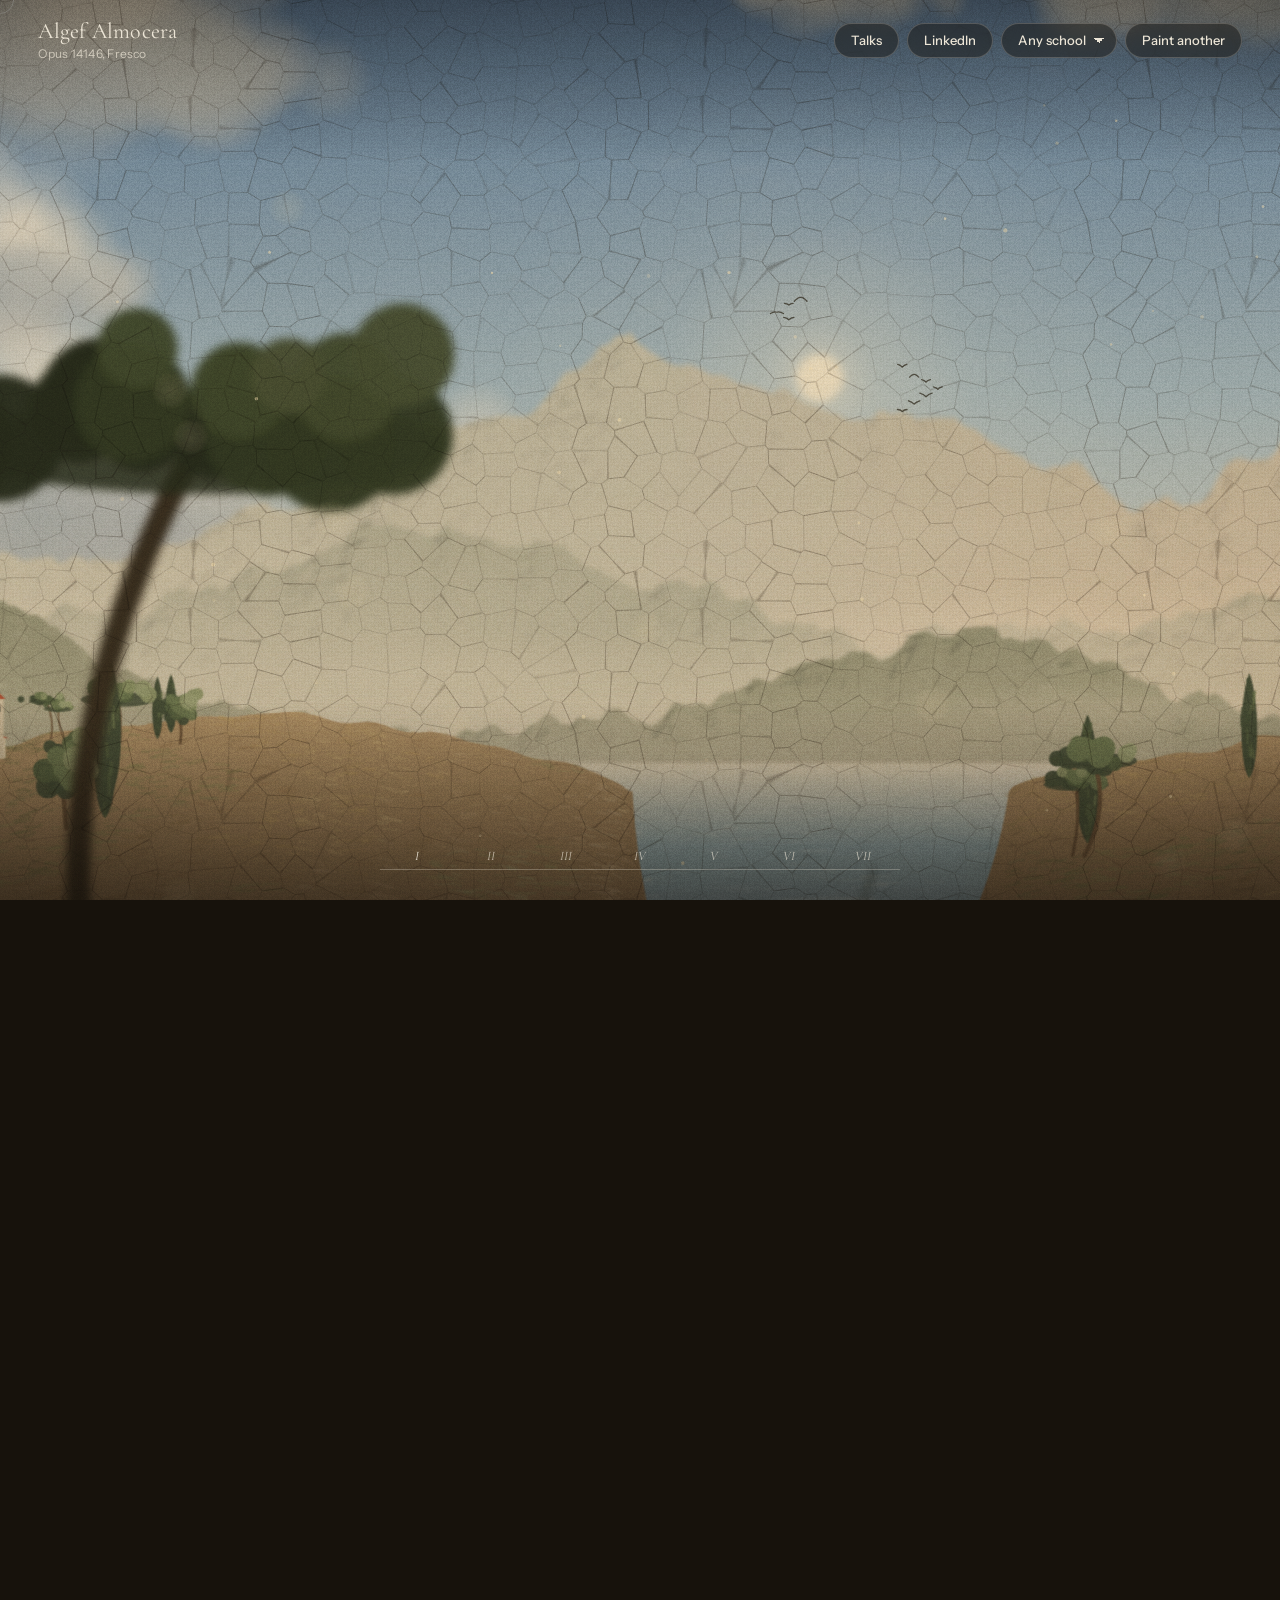
==== commit c07cbe7e: "Talk pages: Stochastic Frescoes backdrop and paper theme; hide lens controls on homepage Co-Authored" ====
--- a/index.html
+++ b/index.html
@@ -78,6 +78,7 @@
 .placard .eq:empty{ display:none; }
 .reveal-none{}
 a.chip{ text-decoration:none; display:inline-block; }
+.lens{ display:none !important; }
 .intro p{ max-width:min(34em, 100%); }
 @media (max-width:640px){ #school, #reroll{ display:none; } }
 .placard .eq{ font-family:var(--display); font-style:italic; font-size:17px; line-height:1.35; color:#2a2219; border-top:1px solid rgba(42,34,25,.18); padding-top:10px; }
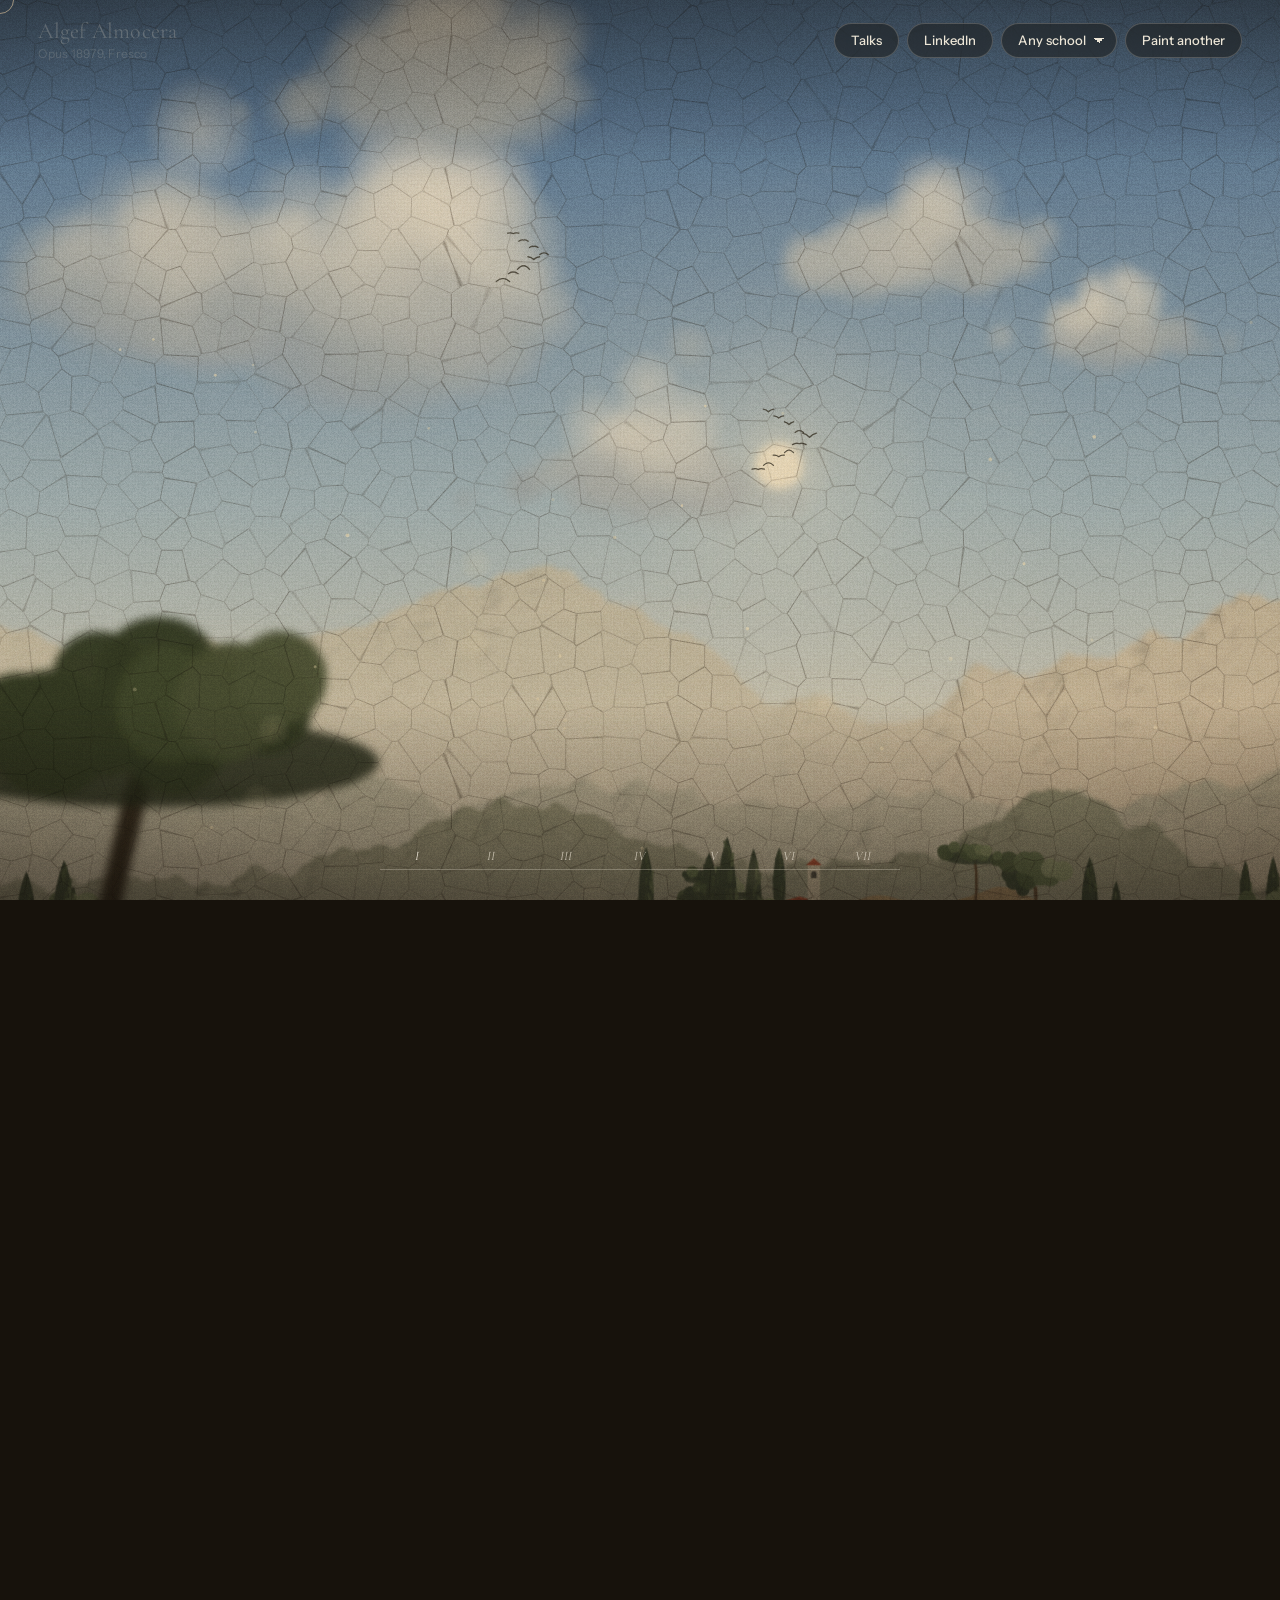
==== commit 791ec219: "Homepage: show the header name only after the centered name fades Co-Authored-By: Claude Fable 5.2 <" ====
--- a/index.html
+++ b/index.html
@@ -79,6 +79,7 @@
 .reveal-none{}
 a.chip{ text-decoration:none; display:inline-block; }
 .lens{ display:none !important; }
+.brand{ opacity:0; }
 .intro p{ max-width:min(34em, 100%); }
 @media (max-width:640px){ #school, #reroll{ display:none; } }
 .placard .eq{ font-family:var(--display); font-style:italic; font-size:17px; line-height:1.35; color:#2a2219; border-top:1px solid rgba(42,34,25,.18); padding-top:10px; }
@@ -941,6 +942,7 @@
     // overlays
     $('#intro').style.opacity = clamp(1 - a * 1.7); $('#intro').style.transform = `translateY(${-a * 60}px)`;
     $('#hint').style.opacity = clamp(1 - a * 4);
+    document.querySelector('.brand').style.opacity = clamp((a - .55) * 6);
     $('#bar').style.width = (pB * 100) + '%';
     const fin = $('#fin'); fin.style.opacity = smooth(pC); fin.classList.toggle('on', pC > .5);
     showChapter(a > .97 && pC < .25 ? Math.min(6, Math.floor(pB * 7)) : -1);
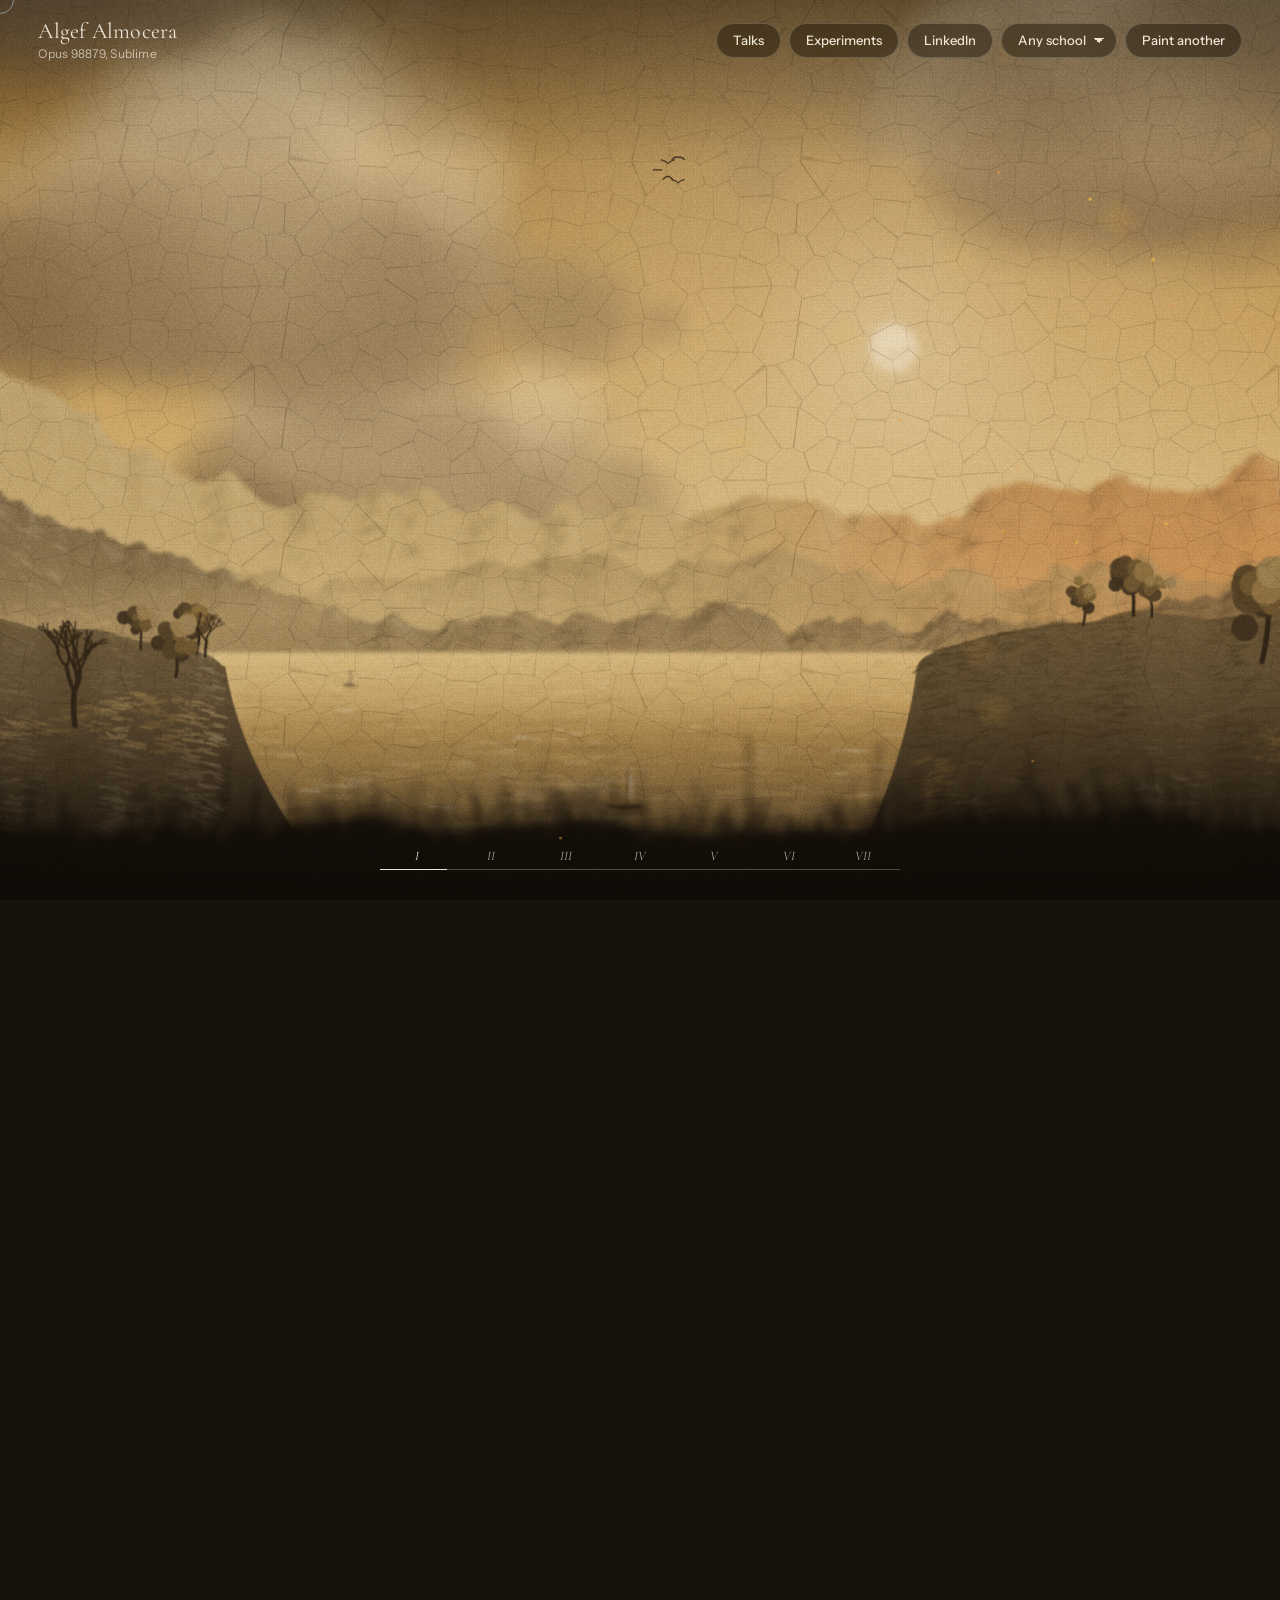
==== commit 2ba3df3d: "Add Experiments page with Hospital Wing 4B face tracking game Co-Authored-By: Claude Opus 5.5 <norep" ====
--- a/index.html
+++ b/index.html
@@ -154,6 +154,7 @@
   <div class="brand">Algef Almocera<small id="opus">Opus</small></div>
   <div class="controls">
     <a class="chip" href="/talks/">Talks</a>
+    <a class="chip" href="/experiments/">Experiments</a>
     <a class="chip" href="https://www.linkedin.com/in/algef-almocera-666a2b35/" rel="me noopener" target="_blank">LinkedIn</a>
     <select class="chip" id="school" aria-label="Painting school">
       <option value="random">Any school</option>
@@ -189,6 +190,7 @@
   <p id="finText"></p>
   <div class="row">
     <a class="chip" href="/talks/">Talks and resources</a>
+    <a class="chip" href="/experiments/">Experiments</a>
     <a class="chip" href="https://www.linkedin.com/in/algef-almocera-666a2b35/" rel="me noopener" target="_blank">LinkedIn</a>
     <a class="chip" href="https://www.instagram.com/algef.almocera/" rel="me noopener" target="_blank">Instagram</a>
     <button class="chip" id="again">Paint another</button>
